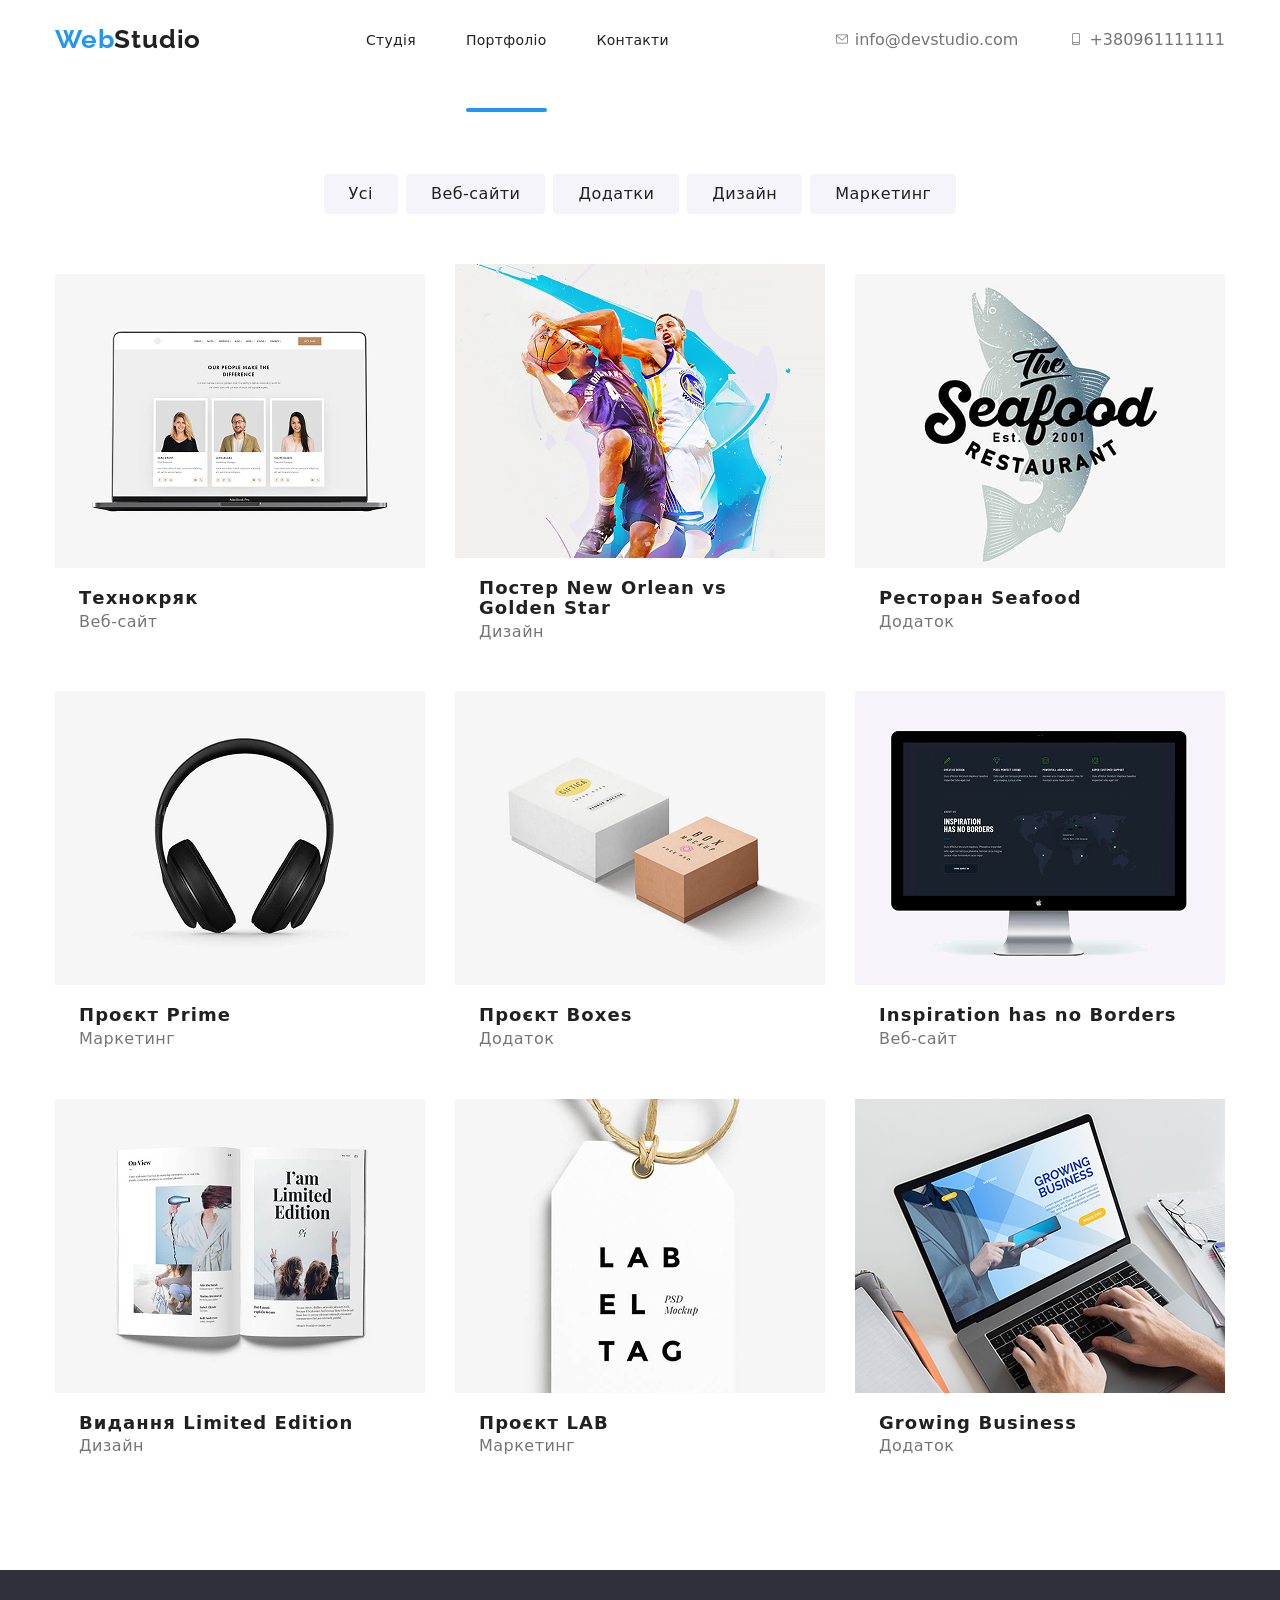
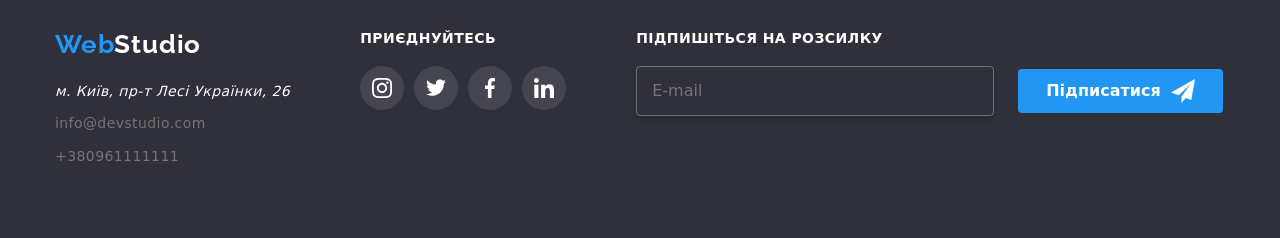
==== portfolio.html @ 433bf61a "mixins+placeholder" ====
<!DOCTYPE html>
<html lang="en">
  <head>
    <meta charset="UTF-8" />
    <meta name="viewport" content="width=device-width, initial-scale=1.0" />
    <title>Document</title>
    <link rel="preconnect" href="https://fonts.googleapis.com" />
    <link rel="preconnect" href="https://fonts.gstatic.com" crossorigin />
    <link
      href="https://fonts.googleapis.com/css2?family=Raleway:ital,wght@0,100..900;1,100..900&family=Roboto:ital,wght@0,100..900;1,100..900&display=swap"
      rel="stylesheet"
    />
    <link
      rel="stylesheet"
      href="https://cdnjs.cloudflare.com/ajax/libs/modern-normalize/3.0.1/modern-normalize.min.css"
      integrity="sha512-q6WgHqiHlKyOqslT/lgBgodhd03Wp4BEqKeW6nNtlOY4quzyG3VoQKFrieaCeSnuVseNKRGpGeDU3qPmabCANg=="
      crossorigin="anonymous"
      referrerpolicy="no-referrer"
    />
    <link rel="stylesheet" href="./css/reset.css">
    <link rel="stylesheet" href="./css/main.min.css" />
  </head>
  <body class="portfolio-page">
    <div class="container header__container">
      <a class="header__logo animate__animated animate__fadeInUp" href="./"><span class="logo-blue">Web</span>Studio</a>
      <nav class="header__nav">
        <ul class="header__menu">
          <li class="header__item">
            <a href="./" class="header__link">Студія</a>
          </li>
          <li class="header__item">
            <a href="./portfolio.html" class="header__link header__link--active">Портфоліо</a>
          </li>
          <li class="header__item">
            <a href="./" class="header__link">Контакти</a>
          </li>
        </ul>
      </nav>
      <address class="header__contacts">
        <ul class="header__contacts-list">

          <li class="header__item">
             <a href="./" class="header__contact">
            <svg class="header__icons">
              <use class="header__icon" href="./img/symbol-defs.svg#icon-email"></use>
            </svg>
            info@devstudio.com
             </a>

          </li>
          <li class="header__item">
            <a href="./" class="header__contact">
             <svg class="header__icons">
              <use class="header__icon" href="./img/symbol-defs.svg#icon-number"></use>
            </svg>
            +380961111111
          </a>
          </li>
        
        </ul>
      </address>
    </div>
    </header>
    <main>
      <section class="portfolio">
        <div class="container">
        <ul class="portfolio__filters">
          <li class="portfolio__filters-item">
            <button class="portfolio__filters-btn">Усі</button>
          </li>
          <li class="portfolio__filters-item">
            <button class="portfolio__filters-btn">Веб-сайти</button>
          </li>
          <li class="portfolio__filters-item">
            <button class="portfolio__filters-btn">Додатки</button>
          </li>
          <li class="portfolio__filters-item">
            <button class="portfolio__filters-btn">Дизайн</button>
          </li>
          <li class="portfolio__filters-item">
            <button class="portfolio__filters-btn">Маркетинг</button>
          </li>
        </ul>
        
        <ul class="portfolio__list">
          <li class="portfolio__item">
            <div class="portfolio__thumb">
            <img class="portfolio__img" src="./img/web.jpg" alt="web" />
            <div class="portfolio__overlay">
             <p>Ресурс пропонує комплексні пропозиції з різним рівнем функціоналу та сервісів. Все це дозволить відвідувачу отримати вичерпні відомості про компанію чи приватну особу.</p>
            </div>
          </div>
            <h2 class="portfolio__title">Технокряк</h2>
            <p class="portfolio__category">Веб-сайт</p>
          </li>
          <li class="portfolio__item">
            <div class="portfolio__thumb">
            <img class="portfolio__img" src="./img/basket.jpg" alt="basket" />
            <div class="portfolio__overlay">
             <p>Ресурс пропонує комплексні пропозиції з різним рівнем функціоналу та сервісів. Все це дозволить відвідувачу отримати вичерпні відомості про компанію чи приватну особу.</p>
            </div>
          </div>
            <h2 class="portfolio__title">Постер New Orlean vs Golden Star</h2>
            <p class="portfolio__category">Дизайн</p>
          </li>
          <li class="portfolio__item">
            <div class="portfolio__thumb">
            <img class="portfolio__img" src="./img/seafood.jpg" alt="seafood" />
            <div class="portfolio__overlay">
             <p>Ресурс пропонує комплексні пропозиції з різним рівнем функціоналу та сервісів. Все це дозволить відвідувачу отримати вичерпні відомості про компанію чи приватну особу.</p>
            </div>
          </div>
            <h2 class="portfolio__title">Ресторан Seafood</h2>
            <p class="portfolio__category">Додаток</p>
          </li>
          <li class="portfolio__item">
            <div class="portfolio__thumb">
            <img
              class="portfolio__img"
              src="./img/headphones.jpg"
              alt="headphones"
            />
            <div class="portfolio__overlay">
             <p>Ресурс пропонує комплексні пропозиції з різним рівнем функціоналу та сервісів. Все це дозволить відвідувачу отримати вичерпні відомості про компанію чи приватну особу.</p>
            </div>
          </div>
            <h2 class="portfolio__title">Проєкт Prime</h2>
            <p class="portfolio__category">Маркетинг</p>
          </li>
          <li class="portfolio__item">
            <div class="portfolio__thumb">
            <img class="portfolio__img" src="./img/box.jpg" alt="box" />
            <div class=" portfolio__overlay">
             <p>Ресурс пропонує комплексні пропозиції з різним рівнем функціоналу та сервісів. Все це дозволить відвідувачу отримати вичерпні відомості про компанію чи приватну особу.</p>
            </div>
          </div>
            <h2 class="portfolio__title">Проєкт Boxes</h2>
            <p class="portfolio__category">Додаток</p>
          </li>
          <li class="portfolio__item">
            <div class="portfolio__thumb">
            <img
              class="portfolio__img"
              src="./img/computer2.jpg"
              alt="computer"
            />
            <div class="portfolio__overlay">
             <p>Ресурс пропонує комплексні пропозиції з різним рівнем функціоналу та сервісів. Все це дозволить відвідувачу отримати вичерпні відомості про компанію чи приватну особу.</p>
            </div>
          </div>
            <h2 class="portfolio__title">Inspiration has no Borders</h2>
            <p class="portfolio__category">Веб-сайт</p>
          </li>
          <li class="portfolio__item">
            <div class="portfolio__thumb">
            <img class="portfolio__img" src="./img/book.jpg" alt="book" />
            <div class="portfolio__overlay">
             <p>Ресурс пропонує комплексні пропозиції з різним рівнем функціоналу та сервісів. Все це дозволить відвідувачу отримати вичерпні відомості про компанію чи приватну особу.</p>
            </div>
          </div>
            <h2 class="portfolio__title">Видання Limited Edition</h2>
            <p class="portfolio__category">Дизайн</p>
          </li>
          <li class="portfolio__item">
            <div class="portfolio__thumb">
            <img class="portfolio__img" src="./img/lab.jpg" alt="lab" />
            <div class="portfolio__overlay">
             <p>Ресурс пропонує комплексні пропозиції з різним рівнем функціоналу та сервісів. Все це дозволить відвідувачу отримати вичерпні відомості про компанію чи приватну особу.</p>
            </div>
          </div>
            <h2 class="portfolio__title">Проєкт LAB</h2>
            <p class="portfolio__category">Маркетинг</p>
          </li>
          <li class="portfolio__item">
            <div class="portfolio__thumb">
            <img
              class="portfolio__img"
              src="./img/business.jpg"
              alt="business"
            />
            <div class="portfolio__overlay">
             <p>Ресурс пропонує комплексні пропозиції з різним рівнем функціоналу та сервісів. Все це дозволить відвідувачу отримати вичерпні відомості про компанію чи приватну особу.</p>
            </div>
          </div>
            <h2 class="portfolio__title">Growing Business</h2>
            <p class="portfolio__category">Додаток</p>
          </li>
        </ul>
      
      </div>
      </section>
    </main>
<footer class="footer">
      <div class="container">
        <div class="footer__contacts">
        <div class="footer__logo-wrap">
      <a class="footer__logo" href="./">Web<span class="logo-white">Studio</span></a>
    </div>
      <ul class="footer__list">
        <li class="footer__item">
          <address class="footer__address">
            м. Київ, пр-т Лесі Українки, 26
          </address>
        </li>
        <li class="footer__item">
          <a class="footer__link" href="mailto:info@devstudio.com"
            >info@devstudio.com</a
          >
        </li>
        <li class="footer__item">
          <a class="footer__link" href="tel:+380961111111">+380961111111</a>
        </li>
      </ul>
       </div>
       <div>
        <p class="footer__title">ПРИЄДНУЙТЕСЬ</p>
        <div class="footer__icons">
          <div class="footer__social">
        <svg class="footer__icon-svg">
              <use class="footer__icon" href="./img/symbol-defs.svg#icon-instagram"></use>
            </svg>
          </div>
          <div class="footer__social" >
            <svg class="footer__icon-svg">
              <use class="footer__icon" href="./img/symbol-defs.svg#icon-twitter"></use>
            </svg>
          </div>
          <div class="footer__social">
            <svg class="footer__icon-svg">
              <use class="footer__icon" href="./img/symbol-defs.svg#icon-facebook"></use>
            </svg>
          </div>
          <div class="footer__social">
            <svg class="footer__icon-svg">
              <use class="footer__icon" href="./img/symbol-defs.svg#icon-in"></use>
            </svg>
          </div>
          </div>
        </div>
          <div class="footer__form">
            <p class="footer__form-title">Підпишіться на розсилку</p>
           <div class="footer__join">
              <input type="email" class="footer__input" placeholder="E-mail">
              <button class="footer__button">Підписатися<svg class="footer__button-icon"><use href="./img/symbol-defsmodal.svg#icon-telegramicon"></use></svg></button> 
          </div>
        
    </div>
    </footer>
     <script src="./js/modal.js"></script>
     <script>
       document.addEventListener('DOMContentLoaded', function() {
         const currentPath = window.location.pathname;
         const links = document.querySelectorAll('.header__link');
         links.forEach(link => {
           link.classList.remove('header__link--active');
           if (link.pathname === currentPath) {
             link.classList.add('header__link--active');
           }
         });
       });
     </script>
  </body>
</html>
---- css/main.min.css ----
.footer__logo,.header__logo{font-family:"Raleway",sans-serif;text-decoration:none;font-weight:700;font-size:26px;letter-spacing:.8px}.footer__social,.team__social{width:44px;height:44px;display:flex;justify-content:center;align-items:center;border-radius:50%}button.btn,.btn,.portfolio__filters-btn{border-radius:4px;border:none;background-color:#2196f3;color:#fff;font-weight:700}.container{width:1200px;padding:0 15px;margin:0 auto}.header{border-bottom:1px solid #d9d9d9}.header__container{display:flex;justify-content:space-between;align-items:center;gap:0}.header__icons{width:16px;height:12px;fill:#757575;transition:fill 250ms cubic-bezier(0.4, 0, 0.2, 1)}.header__menu{display:flex;justify-content:center;align-items:center;gap:0;gap:50px;align-items:center}.header__contacts-list{display:flex;justify-content:center;align-items:center;gap:0;gap:50px}.header__contacts{font-style:normal}.header__logo{color:#212121;padding:25px 0}.header__link{position:relative;display:block;padding:32px 0;text-decoration:none;font-size:14px;font-weight:500;letter-spacing:.28px;color:#212121;transition:color 250ms cubic-bezier(0.4, 0, 0.2, 1)}.header__link:hover{color:#2196f3}.header__link::after{content:"";position:absolute;left:0;bottom:-32px;width:100%;height:4px;border-radius:2px;background-color:#2196f3;transform:scaleX(0);transform-origin:left;transition:transform 250ms cubic-bezier(0.4, 0, 0.2, 1)}.header__link:hover::after,.header__link--active::after{transform:scaleX(1)}.header__contact{display:inline-block;text-decoration:none;color:#757575;transition:color 250ms cubic-bezier(0.4, 0, 0.2, 1)}.header__contact:hover{color:#2196f3}.header__contact:hover .header__icons{fill:#2196f3}.logo-blue{color:#2196f3}.logo-white{color:#fff}.header__logo{animation:fadeInUp 1s ease}.hero{background-color:#2f303a;padding:200px 0 280px;background-image:linear-gradient(rgba(47, 48, 58, 0.4), rgba(47, 48, 58, 0.4)),url("../img/work.jpg");background-repeat:no-repeat;background-size:cover}.hero__title{margin:0 auto 30px;width:696px;height:120px;line-height:1.4;font-weight:900;font-size:44px;letter-spacing:2.64px;text-align:center;text-transform:uppercase;color:#fff}.hero__button{display:flex;justify-content:center;align-items:center;gap:0;border-radius:4px}.backdrop{position:fixed;top:0;left:0;width:100%;height:100%;opacity:1;transition:opacity 250ms cubic-bezier(0.4, 0, 0.2, 1),visibility 250ms cubic-bezier(0.4, 0, 0.2, 1)}.backdrop.is-hidden{opacity:0;visibility:hidden;pointer-events:none}.backdrop.is-hidden .modal{transform:translate(-50%, -50%) scale(0.5);opacity:0}.no-scroll{overflow:hidden}.modal{position:relative;top:50%;left:50%;max-width:528px;max-height:581px;padding:40px 40px;background-color:#fff;transform:translate(-50%, -50%);border-radius:4px;box-shadow:0 2px 1px 0 rgba(0,0,0,.2),0 1px 1px 0 rgba(0,0,0,.14),0 1px 3px 0 rgba(0,0,0,.12);transform:translate(-50%, -50%) scale(1);transition:transform 250ms cubic-bezier(0.4, 0, 0.2, 1),opacity 250ms cubic-bezier(0.4, 0, 0.2, 1);opacity:1}.modal__close{position:absolute;top:15px;right:15px;border:1px solid rgba(0,0,0,.1)}.modal__close:hover{color:#2196f3}.modal__text{color:#212121;text-align:center;font-family:Roboto;font-size:20px;font-style:normal;font-weight:700;line-height:normal;letter-spacing:.6px;padding-bottom:12px}.details{padding-top:94px}.details__list{display:flex;justify-content:space-between;align-items:flex-start;gap:0;gap:30px}.details__item:nth-child(2) .details__title::before{background-image:url("../img/clock.png")}.details__item:nth-child(3) .details__title::before{background-image:url("../img/diagram.png")}.details__item:nth-child(4) .details__title::before{background-image:url("../img/astronaut.png")}.details__title{margin-bottom:10px;font-weight:700;font-size:14px;letter-spacing:.42px;text-transform:uppercase;color:#212121}.details__title::before{content:"";display:inline-block;width:250px;height:120px;margin-bottom:30px;border-radius:4px;background-color:#f5f4fa;background-image:url("../img/Group.png");background-repeat:no-repeat;background-position:center;background-size:70px 70px}.details__text{line-height:1.7;font-weight:400;font-size:14px;letter-spacing:.42px;color:#757575}.services{padding:94px 0}.services__list{display:flex;justify-content:center;align-items:center;gap:0;gap:30px}.services__item{position:relative}.services__title{margin-bottom:50px;font-weight:700;font-size:36px;text-align:center;letter-spacing:1.08px;color:#212121}.services__text{position:absolute;bottom:0;left:0;width:100%;height:70px;display:flex;justify-content:center;align-items:center;gap:0;background:rgba(47,48,58,.8);font-family:"Roboto";font-weight:700;font-size:14px;line-height:1;letter-spacing:.03em;text-transform:uppercase;color:#fff}.team{background-color:#f5f4fa;padding:94px 0}.team__title{margin-bottom:50px;font-weight:700;font-size:36px;text-align:center;letter-spacing:1.08px;color:#212121}.team__list{display:flex;justify-content:space-between;align-items:center;gap:0;gap:30px}.team__item{width:270px;height:428px;border-radius:0 0 4px 4px;background:#fff;box-shadow:0 1px 3px rgba(0,0,0,.12),0 1px 1px rgba(0,0,0,.14),0 2px 1px rgba(0,0,0,.2)}.team__img{width:270px;height:260px;margin-bottom:30px}.team__name{font-weight:500;font-size:16px;letter-spacing:.48px;text-align:center;color:#212121;margin-bottom:10px}.team__role{font-weight:400;font-size:16px;letter-spacing:.48px;text-align:center;color:#757575}.team__icons{display:flex;justify-content:center;align-items:center;gap:0;gap:10px;margin-top:16px;fill:#afb1b8}.team__social{transition:all 250ms cubic-bezier(0.4, 0, 0.2, 1)}.team__social:hover{background-color:#2196f3}.team__social:hover .team__icon{fill:#fff}.team__icon{width:20px;height:20px;transition:all 250ms cubic-bezier(0.4, 0, 0.2, 1)}.clients{padding:82px 215px 94px}.clients__title{font-weight:700;font-size:36px;text-align:center;letter-spacing:1.08px;color:#212121;padding-bottom:50px;letter-spacing:.03em}.clients__list{display:flex;justify-content:center;align-items:center;gap:0;gap:30px}.clients__item{width:170px;height:92px;display:flex;justify-content:center;align-items:center;gap:0;border:1px solid #afb1b8;border-radius:4px;fill:#afb1b8;transition:border fill cubic-bezier(0.4, 0, 0.2, 1)}.clients__item:hover{border:1px solid #2196f3;fill:#2196f3}.clients__icon{width:106px;height:60px;transition:transform 250ms linear}.clients__icon:hover{animation:heartBeat 1s linear}.footer{background-color:#2f303a;padding:60px 0}.footer .container{display:flex;justify-content:flex-start;align-items:flex-start;gap:0;gap:70px}.footer__logo-wrap{margin-bottom:20px}.footer__logo{color:#2196f3}.footer__item{font-weight:400;font-size:14px;line-height:1.7;letter-spacing:.42px;color:#fff;margin-bottom:9px}.footer__link{text-decoration:none;color:#757575}.footer__link:hover{color:#fff}.footer__title{font-weight:700;font-size:14px;letter-spacing:.42px;color:#fff}.footer__icons{display:flex;gap:10px;margin-top:20px}.footer__social{transition:all 250ms cubic-bezier(0.4, 0, 0.2, 1);display:flex;justify-content:center;align-items:center;gap:0;background:hsla(0,0%,100%,.1);fill:#fff}.footer__social:hover{background-color:#2196f3}.footer__icon-svg{width:20px;height:20px}.footer__form-title{font-weight:700;font-size:14px;text-transform:uppercase;letter-spacing:.03em;color:#fff;margin-bottom:20px}.footer__join{display:flex;justify-content:flex-start;align-items:center;gap:0;gap:12px}.footer__input{width:358px;padding:15px;border-radius:4px;border:1px solid hsla(0,0%,100%,.3);background:rgba(0,0,0,0);color:#fff;box-shadow:0 4px 4px rgba(0,0,0,.15)}.footer__button{display:flex;justify-content:flex-start;align-items:center;gap:0;margin-left:12px;padding:10px 28px;background-color:#2196f3;border:none;border-radius:4px;font-weight:700;font-size:16px;color:#fff;transition:background-color 250ms cubic-bezier(0.4, 0, 0.2, 1)}.footer__button:hover{background-color:rgb(12.8461538462,138.0961538462,237.6538461538)}.footer__button-icon{width:24px;height:24px;fill:#fff;margin-left:10px}.portfolio{padding:94px 0}.portfolio__filters{display:flex;justify-content:center;align-items:center;gap:8px;flex-wrap:wrap;justify-content:center;margin-bottom:50px}.portfolio__filters-btn{outline:none;font-family:inherit;font-size:16px;font-weight:500;line-height:1.6;letter-spacing:.48px;color:#212121;background-color:#f5f4fa;padding:6px 24px;border:1px solid rgba(0,0,0,0);border-radius:4px;cursor:pointer;transition:background-color 250ms cubic-bezier(0.4, 0, 0.2, 1),color 250ms cubic-bezier(0.4, 0, 0.2, 1),border-color 250ms cubic-bezier(0.4, 0, 0.2, 1)}.portfolio__filters-btn:hover,.portfolio__filters-btn:focus{background-color:#2196f3;color:#f5f4fa;border-color:#2196f3}.portfolio__filters-btn:focus-visible{outline:2px solid #2196f3;outline-offset:2px}.portfolio__list{display:flex;justify-content:center;align-items:center;gap:30px;flex-wrap:wrap;justify-content:center}.portfolio__item{width:370px;background:rgba(0,0,0,0);transition:box-shadow 250ms cubic-bezier(0.4, 0, 0.2, 1)}.portfolio__item:hover{box-shadow:0 1px 1px rgba(0,0,0,.12),0 4px 4px rgba(0,0,0,.06),1px 4px 6px rgba(0,0,0,.16)}.portfolio__item:hover .portfolio__overlay{transform:translateY(0)}.portfolio__thumb{position:relative;overflow:hidden}.portfolio__img{width:100%;height:auto;aspect-ratio:370/294;-o-object-fit:cover;object-fit:cover;display:block}.portfolio__overlay{position:absolute;top:0;left:0;width:100%;height:100%;background-color:rgba(33,150,243,.9);color:#f5f4fa;display:flex;align-items:center;justify-content:center;font-size:18px;font-weight:400;line-height:28px;letter-spacing:.54px;padding:63px 24px;transform:translateY(100%);transition:transform 250ms cubic-bezier(0.4, 0, 0.2, 1)}.portfolio__title{margin:20px 24px 4px;font-weight:700;font-size:18px;letter-spacing:1.08px;color:#212121}.portfolio__category{margin:0 24px 20px;font-weight:400;font-size:16px;letter-spacing:.48px;color:#757575}.modal__input-wrap{position:relative;margin-bottom:10px}.modal__label{color:#757575;font-family:Roboto;font-size:12px;font-style:normal;font-weight:400;line-height:normal;letter-spacing:.12px;margin-bottom:4px}.modal__input{padding-left:40px}.modal__icon{position:absolute;left:12px;transform:translateY(50%)}.btn{display:block;margin:30px auto 40px}.modal__input,.modal__textarea{width:448px;height:40px;padding:11px;border-radius:4px;border:1px solid rgba(33,33,33,.2)}.modal__input:focus,.modal__textarea:focus{border:1px solid #2196f3;outline:none}.modal__input-wrap:focus-within .modal__icon{fill:#2196f3}.modal__textarea{height:120px;margin-bottom:20px;font-weight:400;font-size:12px;letter-spacing:.01em;color:rgba(117,117,117,.5)}.modal__checkbox{color:#757575}.modal__checkbox a{color:#2196f3}button.btn{font-family:"Roboto",sans-serif;font-weight:700;font-size:16px;letter-spacing:.96px;line-height:30px;text-align:center;background-color:#2196f3;color:#fff;box-shadow:0 4px 4px 0 rgba(0,0,0,.15);padding:10px 32px}/*# sourceMappingURL=main.min.css.map */
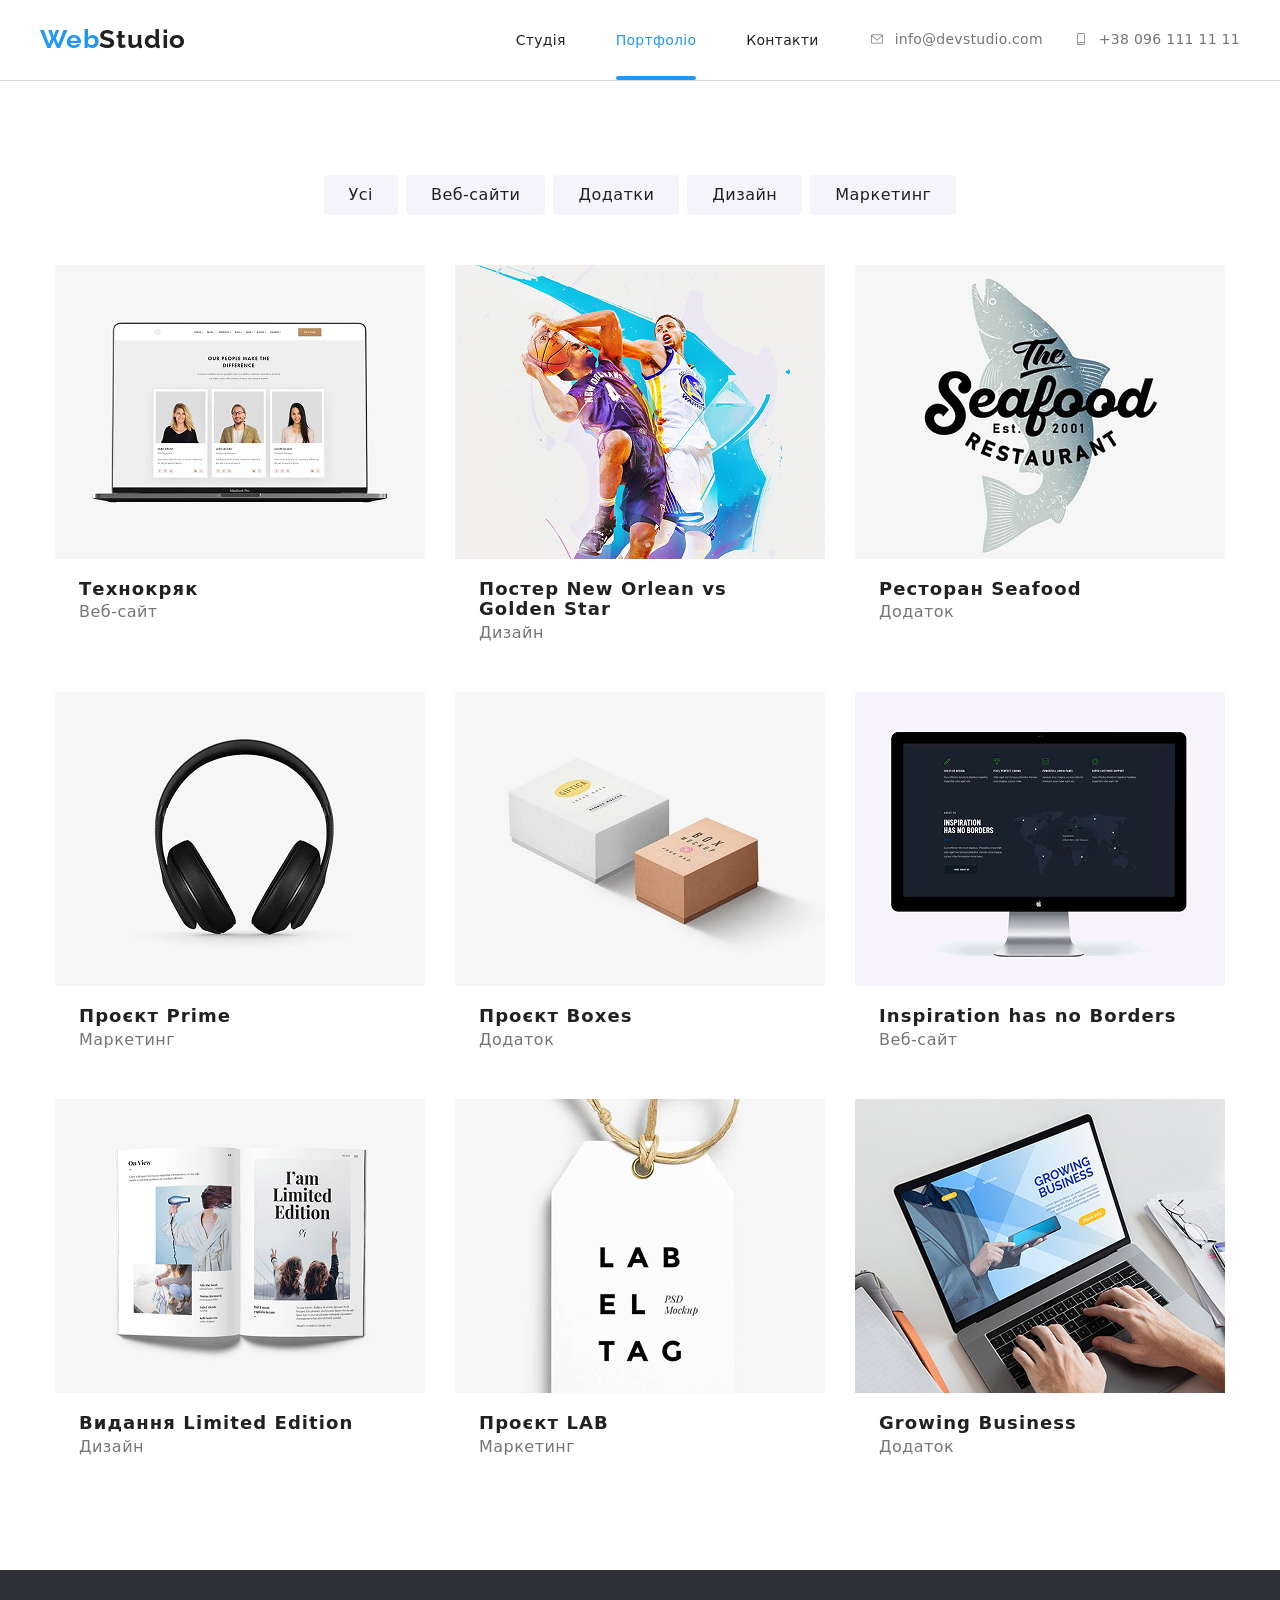
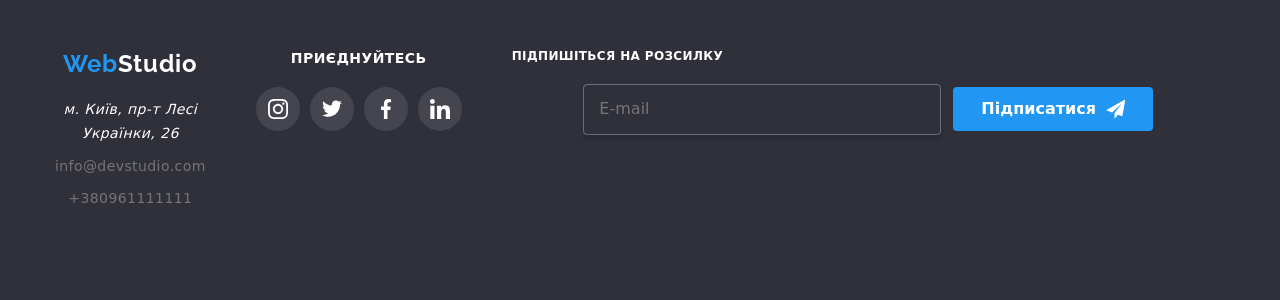
==== commit 7151e4f8: "portfolio adaptive" ====
--- a/portfolio.html
+++ b/portfolio.html
@@ -20,45 +20,53 @@
     <link rel="stylesheet" href="./css/reset.css">
     <link rel="stylesheet" href="./css/main.min.css" />
   </head>
-  <body class="portfolio-page">
-    <div class="container header__container">
-      <a class="header__logo animate__animated animate__fadeInUp" href="./"><span class="logo-blue">Web</span>Studio</a>
-      <nav class="header__nav">
-        <ul class="header__menu">
-          <li class="header__item">
-            <a href="./" class="header__link">Студія</a>
-          </li>
-          <li class="header__item">
-            <a href="./portfolio.html" class="header__link header__link--active">Портфоліо</a>
-          </li>
-          <li class="header__item">
-            <a href="./" class="header__link">Контакти</a>
-          </li>
-        </ul>
-      </nav>
-      <address class="header__contacts">
-        <ul class="header__contacts-list">
-
-          <li class="header__item">
-             <a href="./" class="header__contact">
-            <svg class="header__icons">
-              <use class="header__icon" href="./img/symbol-defs.svg#icon-email"></use>
-            </svg>
-            info@devstudio.com
-             </a>
-
-          </li>
-          <li class="header__item">
-            <a href="./" class="header__contact">
-             <svg class="header__icons">
-              <use class="header__icon" href="./img/symbol-defs.svg#icon-number"></use>
-            </svg>
-            +380961111111
-          </a>
-          </li>
-        
-        </ul>
-      </address>
+  <header class="header">
+      <div class="container header__container">
+      <a class="header__logo" href="./"><span class="logo-blue">Web</span>Studio</a>
+      <input
+        class="header__menu-toggle"
+        type="checkbox"
+        id="menu-toggle"
+        aria-label="Відкрити меню"
+      />
+      <label class="header__menu-btn" for="menu-toggle">
+        <span class="header__menu-icon"></span>
+      </label>
+      <div class="header__menu" id="mobile-menu">
+        <nav class="header__nav">
+          <ul class="header__menu-list">
+            <li class="header__item">
+              <a href="./" class="header__link header__link--active">Студія</a>
+            </li>
+            <li class="header__item">
+              <a href="./portfolio.html" class="header__link">Портфоліо</a>
+            </li>
+            <li class="header__item">
+              <a href="./" class="header__link">Контакти</a>
+            </li>
+          </ul>
+        </nav>
+        <address class="header__contacts">
+          <ul class="header__contacts-list">
+            <li class="header__item">
+              <a href="mailto:info@devstudio.com" class="header__contact">
+                <svg class="header__icons" width="16" height="12" aria-hidden="true">
+                  <use href="./img/symbol-defs.svg#icon-email"></use>
+                </svg>
+                info@devstudio.com
+              </a>
+            </li>
+            <li class="header__item">
+              <a href="tel:+380961111111" class="header__contact">
+                <svg class="header__icons" width="16" height="12" aria-hidden="true">
+                  <use href="./img/symbol-defs.svg#icon-number"></use>
+                </svg>
+                +38 096 111 11 11
+              </a>
+            </li>
+          </ul>
+        </address>
+      </div>
     </div>
     </header>
     <main>
--- a/css/main.min.css
+++ b/css/main.min.css
@@ -1 +1 @@
-.footer__logo,.header__logo{font-family:"Raleway",sans-serif;text-decoration:none;font-weight:700;font-size:26px;letter-spacing:.8px}.footer__social,.team__social{width:44px;height:44px;display:flex;justify-content:center;align-items:center;border-radius:50%}button.btn,.btn,.portfolio__filters-btn{border-radius:4px;border:none;background-color:#2196f3;color:#fff;font-weight:700}.container{width:1200px;padding:0 15px;margin:0 auto}.header{border-bottom:1px solid #d9d9d9}.header__container{display:flex;justify-content:space-between;align-items:center;gap:0}.header__icons{width:16px;height:12px;fill:#757575;transition:fill 250ms cubic-bezier(0.4, 0, 0.2, 1)}.header__menu{display:flex;justify-content:center;align-items:center;gap:0;gap:50px;align-items:center}.header__contacts-list{display:flex;justify-content:center;align-items:center;gap:0;gap:50px}.header__contacts{font-style:normal}.header__logo{color:#212121;padding:25px 0}.header__link{position:relative;display:block;padding:32px 0;text-decoration:none;font-size:14px;font-weight:500;letter-spacing:.28px;color:#212121;transition:color 250ms cubic-bezier(0.4, 0, 0.2, 1)}.header__link:hover{color:#2196f3}.header__link::after{content:"";position:absolute;left:0;bottom:-32px;width:100%;height:4px;border-radius:2px;background-color:#2196f3;transform:scaleX(0);transform-origin:left;transition:transform 250ms cubic-bezier(0.4, 0, 0.2, 1)}.header__link:hover::after,.header__link--active::after{transform:scaleX(1)}.header__contact{display:inline-block;text-decoration:none;color:#757575;transition:color 250ms cubic-bezier(0.4, 0, 0.2, 1)}.header__contact:hover{color:#2196f3}.header__contact:hover .header__icons{fill:#2196f3}.logo-blue{color:#2196f3}.logo-white{color:#fff}.header__logo{animation:fadeInUp 1s ease}.hero{background-color:#2f303a;padding:200px 0 280px;background-image:linear-gradient(rgba(47, 48, 58, 0.4), rgba(47, 48, 58, 0.4)),url("../img/work.jpg");background-repeat:no-repeat;background-size:cover}.hero__title{margin:0 auto 30px;width:696px;height:120px;line-height:1.4;font-weight:900;font-size:44px;letter-spacing:2.64px;text-align:center;text-transform:uppercase;color:#fff}.hero__button{display:flex;justify-content:center;align-items:center;gap:0;border-radius:4px}.backdrop{position:fixed;top:0;left:0;width:100%;height:100%;opacity:1;transition:opacity 250ms cubic-bezier(0.4, 0, 0.2, 1),visibility 250ms cubic-bezier(0.4, 0, 0.2, 1)}.backdrop.is-hidden{opacity:0;visibility:hidden;pointer-events:none}.backdrop.is-hidden .modal{transform:translate(-50%, -50%) scale(0.5);opacity:0}.no-scroll{overflow:hidden}.modal{position:relative;top:50%;left:50%;max-width:528px;max-height:581px;padding:40px 40px;background-color:#fff;transform:translate(-50%, -50%);border-radius:4px;box-shadow:0 2px 1px 0 rgba(0,0,0,.2),0 1px 1px 0 rgba(0,0,0,.14),0 1px 3px 0 rgba(0,0,0,.12);transform:translate(-50%, -50%) scale(1);transition:transform 250ms cubic-bezier(0.4, 0, 0.2, 1),opacity 250ms cubic-bezier(0.4, 0, 0.2, 1);opacity:1}.modal__close{position:absolute;top:15px;right:15px;border:1px solid rgba(0,0,0,.1)}.modal__close:hover{color:#2196f3}.modal__text{color:#212121;text-align:center;font-family:Roboto;font-size:20px;font-style:normal;font-weight:700;line-height:normal;letter-spacing:.6px;padding-bottom:12px}.details{padding-top:94px}.details__list{display:flex;justify-content:space-between;align-items:flex-start;gap:0;gap:30px}.details__item:nth-child(2) .details__title::before{background-image:url("../img/clock.png")}.details__item:nth-child(3) .details__title::before{background-image:url("../img/diagram.png")}.details__item:nth-child(4) .details__title::before{background-image:url("../img/astronaut.png")}.details__title{margin-bottom:10px;font-weight:700;font-size:14px;letter-spacing:.42px;text-transform:uppercase;color:#212121}.details__title::before{content:"";display:inline-block;width:250px;height:120px;margin-bottom:30px;border-radius:4px;background-color:#f5f4fa;background-image:url("../img/Group.png");background-repeat:no-repeat;background-position:center;background-size:70px 70px}.details__text{line-height:1.7;font-weight:400;font-size:14px;letter-spacing:.42px;color:#757575}.services{padding:94px 0}.services__list{display:flex;justify-content:center;align-items:center;gap:0;gap:30px}.services__item{position:relative}.services__title{margin-bottom:50px;font-weight:700;font-size:36px;text-align:center;letter-spacing:1.08px;color:#212121}.services__text{position:absolute;bottom:0;left:0;width:100%;height:70px;display:flex;justify-content:center;align-items:center;gap:0;background:rgba(47,48,58,.8);font-family:"Roboto";font-weight:700;font-size:14px;line-height:1;letter-spacing:.03em;text-transform:uppercase;color:#fff}.team{background-color:#f5f4fa;padding:94px 0}.team__title{margin-bottom:50px;font-weight:700;font-size:36px;text-align:center;letter-spacing:1.08px;color:#212121}.team__list{display:flex;justify-content:space-between;align-items:center;gap:0;gap:30px}.team__item{width:270px;height:428px;border-radius:0 0 4px 4px;background:#fff;box-shadow:0 1px 3px rgba(0,0,0,.12),0 1px 1px rgba(0,0,0,.14),0 2px 1px rgba(0,0,0,.2)}.team__img{width:270px;height:260px;margin-bottom:30px}.team__name{font-weight:500;font-size:16px;letter-spacing:.48px;text-align:center;color:#212121;margin-bottom:10px}.team__role{font-weight:400;font-size:16px;letter-spacing:.48px;text-align:center;color:#757575}.team__icons{display:flex;justify-content:center;align-items:center;gap:0;gap:10px;margin-top:16px;fill:#afb1b8}.team__social{transition:all 250ms cubic-bezier(0.4, 0, 0.2, 1)}.team__social:hover{background-color:#2196f3}.team__social:hover .team__icon{fill:#fff}.team__icon{width:20px;height:20px;transition:all 250ms cubic-bezier(0.4, 0, 0.2, 1)}.clients{padding:82px 215px 94px}.clients__title{font-weight:700;font-size:36px;text-align:center;letter-spacing:1.08px;color:#212121;padding-bottom:50px;letter-spacing:.03em}.clients__list{display:flex;justify-content:center;align-items:center;gap:0;gap:30px}.clients__item{width:170px;height:92px;display:flex;justify-content:center;align-items:center;gap:0;border:1px solid #afb1b8;border-radius:4px;fill:#afb1b8;transition:border fill cubic-bezier(0.4, 0, 0.2, 1)}.clients__item:hover{border:1px solid #2196f3;fill:#2196f3}.clients__icon{width:106px;height:60px;transition:transform 250ms linear}.clients__icon:hover{animation:heartBeat 1s linear}.footer{background-color:#2f303a;padding:60px 0}.footer .container{display:flex;justify-content:flex-start;align-items:flex-start;gap:0;gap:70px}.footer__logo-wrap{margin-bottom:20px}.footer__logo{color:#2196f3}.footer__item{font-weight:400;font-size:14px;line-height:1.7;letter-spacing:.42px;color:#fff;margin-bottom:9px}.footer__link{text-decoration:none;color:#757575}.footer__link:hover{color:#fff}.footer__title{font-weight:700;font-size:14px;letter-spacing:.42px;color:#fff}.footer__icons{display:flex;gap:10px;margin-top:20px}.footer__social{transition:all 250ms cubic-bezier(0.4, 0, 0.2, 1);display:flex;justify-content:center;align-items:center;gap:0;background:hsla(0,0%,100%,.1);fill:#fff}.footer__social:hover{background-color:#2196f3}.footer__icon-svg{width:20px;height:20px}.footer__form-title{font-weight:700;font-size:14px;text-transform:uppercase;letter-spacing:.03em;color:#fff;margin-bottom:20px}.footer__join{display:flex;justify-content:flex-start;align-items:center;gap:0;gap:12px}.footer__input{width:358px;padding:15px;border-radius:4px;border:1px solid hsla(0,0%,100%,.3);background:rgba(0,0,0,0);color:#fff;box-shadow:0 4px 4px rgba(0,0,0,.15)}.footer__button{display:flex;justify-content:flex-start;align-items:center;gap:0;margin-left:12px;padding:10px 28px;background-color:#2196f3;border:none;border-radius:4px;font-weight:700;font-size:16px;color:#fff;transition:background-color 250ms cubic-bezier(0.4, 0, 0.2, 1)}.footer__button:hover{background-color:rgb(12.8461538462,138.0961538462,237.6538461538)}.footer__button-icon{width:24px;height:24px;fill:#fff;margin-left:10px}.portfolio{padding:94px 0}.portfolio__filters{display:flex;justify-content:center;align-items:center;gap:8px;flex-wrap:wrap;justify-content:center;margin-bottom:50px}.portfolio__filters-btn{outline:none;font-family:inherit;font-size:16px;font-weight:500;line-height:1.6;letter-spacing:.48px;color:#212121;background-color:#f5f4fa;padding:6px 24px;border:1px solid rgba(0,0,0,0);border-radius:4px;cursor:pointer;transition:background-color 250ms cubic-bezier(0.4, 0, 0.2, 1),color 250ms cubic-bezier(0.4, 0, 0.2, 1),border-color 250ms cubic-bezier(0.4, 0, 0.2, 1)}.portfolio__filters-btn:hover,.portfolio__filters-btn:focus{background-color:#2196f3;color:#f5f4fa;border-color:#2196f3}.portfolio__filters-btn:focus-visible{outline:2px solid #2196f3;outline-offset:2px}.portfolio__list{display:flex;justify-content:center;align-items:center;gap:30px;flex-wrap:wrap;justify-content:center}.portfolio__item{width:370px;background:rgba(0,0,0,0);transition:box-shadow 250ms cubic-bezier(0.4, 0, 0.2, 1)}.portfolio__item:hover{box-shadow:0 1px 1px rgba(0,0,0,.12),0 4px 4px rgba(0,0,0,.06),1px 4px 6px rgba(0,0,0,.16)}.portfolio__item:hover .portfolio__overlay{transform:translateY(0)}.portfolio__thumb{position:relative;overflow:hidden}.portfolio__img{width:100%;height:auto;aspect-ratio:370/294;-o-object-fit:cover;object-fit:cover;display:block}.portfolio__overlay{position:absolute;top:0;left:0;width:100%;height:100%;background-color:rgba(33,150,243,.9);color:#f5f4fa;display:flex;align-items:center;justify-content:center;font-size:18px;font-weight:400;line-height:28px;letter-spacing:.54px;padding:63px 24px;transform:translateY(100%);transition:transform 250ms cubic-bezier(0.4, 0, 0.2, 1)}.portfolio__title{margin:20px 24px 4px;font-weight:700;font-size:18px;letter-spacing:1.08px;color:#212121}.portfolio__category{margin:0 24px 20px;font-weight:400;font-size:16px;letter-spacing:.48px;color:#757575}.modal__input-wrap{position:relative;margin-bottom:10px}.modal__label{color:#757575;font-family:Roboto;font-size:12px;font-style:normal;font-weight:400;line-height:normal;letter-spacing:.12px;margin-bottom:4px}.modal__input{padding-left:40px}.modal__icon{position:absolute;left:12px;transform:translateY(50%)}.btn{display:block;margin:30px auto 40px}.modal__input,.modal__textarea{width:448px;height:40px;padding:11px;border-radius:4px;border:1px solid rgba(33,33,33,.2)}.modal__input:focus,.modal__textarea:focus{border:1px solid #2196f3;outline:none}.modal__input-wrap:focus-within .modal__icon{fill:#2196f3}.modal__textarea{height:120px;margin-bottom:20px;font-weight:400;font-size:12px;letter-spacing:.01em;color:rgba(117,117,117,.5)}.modal__checkbox{color:#757575}.modal__checkbox a{color:#2196f3}button.btn{font-family:"Roboto",sans-serif;font-weight:700;font-size:16px;letter-spacing:.96px;line-height:30px;text-align:center;background-color:#2196f3;color:#fff;box-shadow:0 4px 4px 0 rgba(0,0,0,.15);padding:10px 32px}/*# sourceMappingURL=main.min.css.map */+.footer__logo,.header__logo{font-family:"Raleway",sans-serif;text-decoration:none;font-weight:700;font-size:26px;letter-spacing:.8px}.footer__social,.team__social{width:44px;height:44px;display:flex;justify-content:center;align-items:center;border-radius:50%}button.btn,.btn,.portfolio__filters-btn{border-radius:4px;border:none;background-color:#2196f3;color:#fff;font-weight:700}body{min-width:320px}img{max-width:100%;height:auto}.container{width:100%;padding:0 15px;margin:0 auto}@media screen and (min-width: 480px){.container{max-width:480px}}@media screen and (min-width: 768px){.container{max-width:768px}.container__contacts-list{flex-direction:column}}@media screen and (min-width: 1200px){.container{max-width:1200px}}.header{position:relative;border-bottom:1px solid #d9d9d9}.header__container{display:flex;justify-content:space-between;align-items:center;gap:0;padding:16px 0}.header__logo{color:#212121;font-size:20px;padding:0}.header__menu-toggle{position:absolute;width:1px;height:1px;margin:-1px;padding:0;overflow:hidden;clip:rect(0, 0, 0, 0);white-space:nowrap;border:0}.header__menu-btn{display:inline-flex;justify-content:center;align-items:center;width:40px;height:40px;cursor:pointer}.header__menu-icon{position:relative;display:block;width:24px;height:2px;background-color:#212121;transition:all 250ms cubic-bezier(0.4, 0, 0.2, 1)}.header__menu-icon::before,.header__menu-icon::after{content:"";position:absolute;left:0;width:24px;height:2px;background-color:#212121;transition:all 250ms cubic-bezier(0.4, 0, 0.2, 1)}.header__menu-icon::before{top:-8px}.header__menu-icon::after{top:8px}.header__icons{width:16px;height:12px;fill:#757575;transition:fill 250ms cubic-bezier(0.4, 0, 0.2, 1)}.header__menu-list{display:flex;justify-content:center;align-items:center;gap:0;flex-direction:column;gap:40px;margin-bottom:32px}.header__contacts-list{display:flex;justify-content:center;align-items:center;gap:0;flex-direction:column;gap:24px}.header__contacts{font-style:normal}.header__link{position:relative;display:block;padding:0;text-decoration:none;font-size:40px;font-weight:500;letter-spacing:.02em;line-height:1.175;color:#212121;transition:color 250ms cubic-bezier(0.4, 0, 0.2, 1)}.header__link:hover,.header__link--active{color:#2196f3}.header__link::after{display:none}.header__contact{display:inline-flex;align-items:center;gap:10px;text-decoration:none;font-size:24px;font-weight:500;letter-spacing:.02em;line-height:1.16;color:#757575;transition:color 250ms cubic-bezier(0.4, 0, 0.2, 1)}.header__contact:hover{color:#2196f3}.header__contact:hover .header__icons{fill:#2196f3}@media screen and (max-width: 767px){.header__menu-toggle:checked+.header__menu-btn .header__menu-icon{background-color:rgba(0,0,0,0)}.header__menu-toggle:checked+.header__menu-btn .header__menu-icon::before{top:0;transform:rotate(45deg)}.header__menu-toggle:checked+.header__menu-btn .header__menu-icon::after{top:0;transform:rotate(-45deg)}.header__menu{display:none;position:absolute;top:100%;left:0;z-index:100;width:100%;padding:40px;background-color:#fff;box-shadow:0 4px 4px rgba(0,0,0,.15);text-align:center}.header__menu-toggle:checked~.header__menu{display:block}}@media screen and (min-width: 480px){.header__logo{font-size:24px}}@media screen and (min-width: 768px){.header__container{padding:0}.header__logo{padding:25px 0;font-size:26px}.header__menu-toggle,.header__menu-btn{display:none}.header__menu{display:flex;position:static;align-items:center;gap:50px;width:auto;padding:0;background-color:rgba(0,0,0,0);box-shadow:none;text-align:left}.header__menu-list{flex-direction:row;gap:50px;margin-bottom:0}.header__contacts-list{flex-direction:column;align-items:flex-start;gap:10px}.header__link{padding:32px 0;font-size:14px;letter-spacing:.28px;line-height:normal}.header__link::after{display:block;content:"";position:absolute;left:0;bottom:0;width:100%;height:4px;border-radius:2px;background-color:#2196f3;transform:scaleX(0);transform-origin:left;transition:transform 250ms cubic-bezier(0.4, 0, 0.2, 1)}.header__link:hover::after,.header__link--active::after{transform:scaleX(1)}.header__contact{font-size:14px;letter-spacing:.28px;line-height:normal}}@media screen and (max-width: 767px){body:has(.header__menu-toggle:checked){overflow:hidden}}@media screen and (min-width: 1200px){.header__contacts-list{flex-direction:row;align-items:center;gap:30px}}.logo-blue{color:#2196f3}.logo-white{color:#fff}.header__logo{animation:fadeInUp 1s ease}.hero{background-color:#2f303a;padding:118px 0 138px;background-image:linear-gradient(rgba(47, 48, 58, 0.4), rgba(47, 48, 58, 0.4)),url("../img/work.jpg");background-repeat:no-repeat;background-size:cover;background-position:center}.hero__title{margin:0 auto 24px;width:100%;max-width:100%;height:auto;line-height:1.4;font-weight:900;font-size:26px;letter-spacing:1.56px;text-align:center;text-transform:uppercase;color:#fff}.hero__button{display:flex;justify-content:center;align-items:center;gap:0;border-radius:4px}@media screen and (min-width: 480px){.hero .hero{padding:148px 0 178px}.hero__title{max-width:380px;font-size:36px;letter-spacing:2.16px}}@media screen and (min-width: 768px){.hero .hero{padding:200px 0 220px}.hero__title{max-width:505px;font-size:44px;letter-spacing:2.64px;margin-bottom:30px}}@media screen and (min-width: 1200px){.hero .hero{padding:200px 0 280px}.hero__title{width:696px;max-width:696px}}.backdrop{position:fixed;top:0;left:0;width:100%;height:100%;opacity:1;transition:opacity 250ms cubic-bezier(0.4, 0, 0.2, 1),visibility 250ms cubic-bezier(0.4, 0, 0.2, 1)}.backdrop.is-hidden{opacity:0;visibility:hidden;pointer-events:none}.backdrop.is-hidden .modal{transform:translate(-50%, -50%) scale(0.5);opacity:0}.no-scroll{overflow:hidden}.modal{position:relative;top:50%;left:50%;max-width:528px;max-height:581px;padding:40px 40px;background-color:#fff;transform:translate(-50%, -50%);border-radius:4px;box-shadow:0 2px 1px 0 rgba(0,0,0,.2),0 1px 1px 0 rgba(0,0,0,.14),0 1px 3px 0 rgba(0,0,0,.12);transform:translate(-50%, -50%) scale(1);transition:transform 250ms cubic-bezier(0.4, 0, 0.2, 1),opacity 250ms cubic-bezier(0.4, 0, 0.2, 1);opacity:1}.modal__close{position:absolute;top:15px;right:15px;border:1px solid rgba(0,0,0,.1)}.modal__close:hover{color:#2196f3}.modal__text{color:#212121;text-align:center;font-family:Roboto;font-size:20px;font-style:normal;font-weight:700;line-height:normal;letter-spacing:.6px;padding-bottom:12px}.details{padding-top:60px;padding-bottom:60px}.details__list{display:flex;justify-content:flex-start;align-items:flex-start;gap:0;flex-direction:column;gap:64px}.details__item{width:100%;text-align:left}.details__item:nth-child(2) .details__title::before{background-image:url("../img/clock.png")}.details__item:nth-child(3) .details__title::before{background-image:url("../img/diagram.png")}.details__item:nth-child(4) .details__title::before{background-image:url("../img/astronaut.png")}.details__title{margin-bottom:10px;font-weight:700;font-size:14px;letter-spacing:.42px;text-transform:uppercase;color:#212121}.details__title::before{content:"";display:block;width:100%;height:120px;margin-bottom:30px;border-radius:4px;background-color:#f5f4fa;background-image:url("../img/Group.png");background-repeat:no-repeat;background-position:center;background-size:70px 70px}.details__text{line-height:1.7;font-weight:400;font-size:14px;letter-spacing:.42px;color:#757575}@media screen and (min-width: 768px){.details{padding-top:94px;padding-bottom:0}.details__list{flex-direction:row;flex-wrap:wrap;justify-content:center;gap:30px}.details__item{flex-basis:calc(50% - 15px);max-width:calc(50% - 15px)}}@media screen and (min-width: 1200px){.details__list{flex-wrap:nowrap;justify-content:space-between;gap:30px}.details__item{flex-basis:auto;max-width:270px}.details__title::before{width:270px}}.services{display:none;padding:60px 0}.services__list{display:flex;justify-content:center;align-items:center;gap:0;flex-direction:column;gap:30px}.services__item{position:relative;width:100%;max-width:100%}.services__img{width:100%;display:block}.services__title{margin-bottom:30px;font-weight:700;font-size:28px;text-align:center;letter-spacing:.84px;color:#212121}.services__text{position:absolute;bottom:0;left:0;width:100%;height:70px;display:flex;justify-content:center;align-items:center;gap:0;background:rgba(47,48,58,.8);font-family:"Roboto";font-weight:700;font-size:14px;line-height:1;letter-spacing:.03em;text-transform:uppercase;color:#fff}@media screen and (min-width: 1200px){.services{display:block;padding:94px 0}.services__list{flex-direction:row;flex-wrap:nowrap;justify-content:center}.services__item{flex-basis:auto;max-width:370px}.services__title{margin-bottom:50px;font-weight:700;font-size:36px;text-align:center;letter-spacing:1.08px;color:#212121}}.team{background-color:#f5f4fa;padding:60px 0}.team__title{margin-bottom:30px;font-weight:700;font-size:28px;text-align:center;letter-spacing:.84px;color:#212121}.team__list{display:flex;justify-content:center;align-items:center;gap:0;flex-direction:column;gap:30px}.team__item{width:100%;max-width:100%;height:auto;border-radius:0 0 4px 4px;background:#fff;box-shadow:0 1px 3px rgba(0,0,0,.12),0 1px 1px rgba(0,0,0,.14),0 2px 1px rgba(0,0,0,.2)}.team__img{width:100%;height:auto;margin-bottom:30px}.team__name{font-weight:500;font-size:16px;letter-spacing:.48px;text-align:center;color:#212121;margin-bottom:10px}.team__role{font-weight:400;font-size:16px;letter-spacing:.48px;text-align:center;color:#757575;padding-bottom:24px}.team__icons{display:flex;justify-content:center;align-items:center;gap:0;gap:10px;margin-top:16px;margin-bottom:24px;fill:#afb1b8}.team__social{transition:all 250ms cubic-bezier(0.4, 0, 0.2, 1)}.team__social:hover{background-color:#2196f3}.team__social:hover .team__icon{fill:#fff}.team__icon{width:20px;height:20px;transition:all 250ms cubic-bezier(0.4, 0, 0.2, 1)}@media screen and (min-width: 480px){.team__title{font-weight:700;font-size:32px;text-align:center;letter-spacing:.96px;color:#212121}}@media screen and (min-width: 768px){.team{padding:94px 0}.team__title{margin-bottom:50px;font-weight:700;font-size:36px;text-align:center;letter-spacing:1.08px;color:#212121}.team__list{flex-direction:row;flex-wrap:wrap;justify-content:center}.team__item{flex-basis:calc(50% - 15px);max-width:calc(50% - 15px)}}@media screen and (min-width: 1200px){.team__list{flex-wrap:nowrap;justify-content:space-between}.team__item{width:270px;max-width:270px;height:428px;flex-basis:auto}.team__img{width:270px;height:260px}}.clients{padding:82px 15px 94px}.clients__title{font-weight:700;font-size:36px;text-align:center;letter-spacing:1.08px;color:#212121;padding-bottom:50px;letter-spacing:.03em}.clients__list{display:flex;justify-content:center;align-items:center;gap:0;flex-wrap:wrap;gap:15px;justify-content:center}.clients__item{width:100%;max-width:170px;height:92px;display:flex;justify-content:center;align-items:center;gap:0;border:1px solid #afb1b8;border-radius:4px;fill:#afb1b8;transition:border fill cubic-bezier(0.4, 0, 0.2, 1)}.clients__item:hover{border:1px solid #2196f3;fill:#2196f3}.clients__icon{width:106px;height:60px;transition:transform 250ms linear}.clients__icon:hover{animation:heartBeat 1s linear}@media(min-width: 768px){.clients{padding:82px 40px 94px}}@media(min-width: 1200px){.clients{padding:82px 215px 94px}}.footer{background-color:#2f303a;padding:60px 0;width:100%}.footer .container{display:flex;justify-content:center;align-items:center;gap:40px;flex-direction:column;width:100%}.footer__contacts{text-align:center}.footer__logo-wrap{margin-bottom:20px;text-align:center;width:100%}.footer__logo{color:#2196f3;font-size:24px}.footer__item{font-weight:400;font-size:14px;line-height:1.7;letter-spacing:.42px;color:#fff;margin-bottom:9px;text-align:center}.footer__link{text-decoration:none;color:#757575}.footer__link:hover{color:#fff}.footer__title{font-weight:700;font-size:14px;letter-spacing:.42px;color:#fff;text-align:center;text-transform:uppercase}.footer__icons{display:flex;gap:10px;margin-top:20px;justify-content:center}.footer__social{transition:all 250ms cubic-bezier(0.4, 0, 0.2, 1);display:flex;justify-content:center;align-items:center;gap:0;background:hsla(0,0%,100%,.1);fill:#fff}.footer__social:hover{background-color:#2196f3}.footer__icon-svg{width:20px;height:20px}.footer__form{width:100%;display:flex;flex-direction:column;align-items:center}.footer__form-title{font-weight:700;font-size:12px;text-transform:uppercase;letter-spacing:.03em;color:#fff;margin-bottom:20px;text-align:center}.footer__join{display:flex;justify-content:center;align-items:center;gap:0;gap:12px;flex-direction:column;width:100%}.footer__input{width:100%;max-width:450px;padding:15px;border-radius:4px;border:1px solid hsla(0,0%,100%,.3);background:rgba(0,0,0,0);color:#fff;box-shadow:0 4px 4px rgba(0,0,0,.15)}.footer__button{display:flex;justify-content:center;align-items:center;gap:0;padding:10px 28px;background-color:#2196f3;border:none;border-radius:4px;font-weight:700;font-size:16px;color:#fff;transition:background-color 250ms cubic-bezier(0.4, 0, 0.2, 1);width:200px}.footer__button:hover{background-color:rgb(12.8461538462,138.0961538462,237.6538461538)}.footer__button-icon{width:24px;height:24px;fill:#fff;margin-left:10px}@media screen and (min-width: 768px){.footer{padding:80px 0}.footer .container{flex-direction:column;align-items:center;gap:50px}.footer__join{flex-direction:column}.footer__form-title,.footer__title,.footer__item,.footer__logo-wrap{text-align:center}.footer__icons{justify-content:center}}@media screen and (min-width: 1200px){.footer .container{flex-direction:row;align-items:flex-start;justify-content:space-between}.footer__form{align-items:flex-start}.footer__form-title{text-align:left}.footer__join{flex-direction:row}.footer__input{width:358px}}.portfolio{padding:60px 0}@media screen and (min-width: 1200px){.portfolio{padding:94px 0}}.portfolio__filters{display:flex;justify-content:center;align-items:center;gap:8px;flex-wrap:wrap;justify-content:center;margin-bottom:40px}@media screen and (min-width: 1200px){.portfolio__filters{margin-bottom:50px}}.portfolio__filters-btn{outline:none;font-family:inherit;font-size:16px;font-weight:500;line-height:1.6;letter-spacing:.48px;color:#212121;background-color:#f5f4fa;padding:6px 24px;border:1px solid rgba(0,0,0,0);border-radius:4px;cursor:pointer;transition:background-color 250ms cubic-bezier(0.4, 0, 0.2, 1),color 250ms cubic-bezier(0.4, 0, 0.2, 1),border-color 250ms cubic-bezier(0.4, 0, 0.2, 1)}.portfolio__filters-btn:hover,.portfolio__filters-btn:focus{background-color:#2196f3;color:#f5f4fa;border-color:#2196f3}.portfolio__filters-btn:focus-visible{outline:2px solid #2196f3;outline-offset:2px}.portfolio__list{display:flex;flex-wrap:wrap;gap:30px}.portfolio__item{width:100%;background:rgba(0,0,0,0);transition:box-shadow 250ms cubic-bezier(0.4, 0, 0.2, 1)}.portfolio__item:hover{box-shadow:0 1px 1px rgba(0,0,0,.12),0 4px 4px rgba(0,0,0,.06),1px 4px 6px rgba(0,0,0,.16)}.portfolio__item:hover .portfolio__overlay{transform:translateY(0)}.portfolio__thumb{position:relative;overflow:hidden}.portfolio__img{width:100%;height:auto;display:block;-o-object-fit:cover;object-fit:cover}.portfolio__overlay{position:absolute;top:0;left:0;width:100%;height:100%;background-color:rgba(33,150,243,.9);color:#f5f4fa;display:flex;align-items:center;justify-content:center;font-size:18px;font-weight:400;line-height:28px;letter-spacing:.54px;padding:24px;transform:translateY(100%);transition:transform 250ms cubic-bezier(0.4, 0, 0.2, 1)}.portfolio__title{margin:20px 24px 4px;font-weight:700;font-size:18px;letter-spacing:1.08px;color:#212121}.portfolio__category{margin:0 24px 20px;font-weight:400;font-size:16px;letter-spacing:.48px;color:#757575}@media screen and (min-width: 480px){.portfolio__item{flex-basis:100%}}@media screen and (min-width: 768px){.portfolio__item{flex-basis:calc((100% - 30px)/2)}}@media screen and (min-width: 1200px){.portfolio__item{flex-basis:calc((100% - 60px)/3)}}.modal__input-wrap{position:relative;margin-bottom:10px}.modal__label{color:#757575;font-family:Roboto;font-size:12px;font-style:normal;font-weight:400;line-height:normal;letter-spacing:.12px;margin-bottom:4px}.modal__input{padding-left:40px}.modal__icon{position:absolute;left:12px;transform:translateY(50%)}.btn{display:block;margin:30px auto 40px}.modal__input,.modal__textarea{width:448px;height:40px;padding:11px;border-radius:4px;border:1px solid rgba(33,33,33,.2)}.modal__input:focus,.modal__textarea:focus{border:1px solid #2196f3;outline:none}.modal__input-wrap:focus-within .modal__icon{fill:#2196f3}.modal__textarea{height:120px;margin-bottom:20px;font-weight:400;font-size:12px;letter-spacing:.01em;color:rgba(117,117,117,.5)}.modal__checkbox{color:#757575}.modal__checkbox a{color:#2196f3}button.btn{display:flex;align-items:center;justify-content:center;font-family:"Roboto",sans-serif;font-weight:700;font-size:14px;line-height:1;letter-spacing:.6px;white-space:nowrap;background-color:#2196f3;color:#fff;box-shadow:0 4px 4px rgba(0,0,0,.15);padding:12px 24px;width:auto}/*# sourceMappingURL=main.min.css.map */
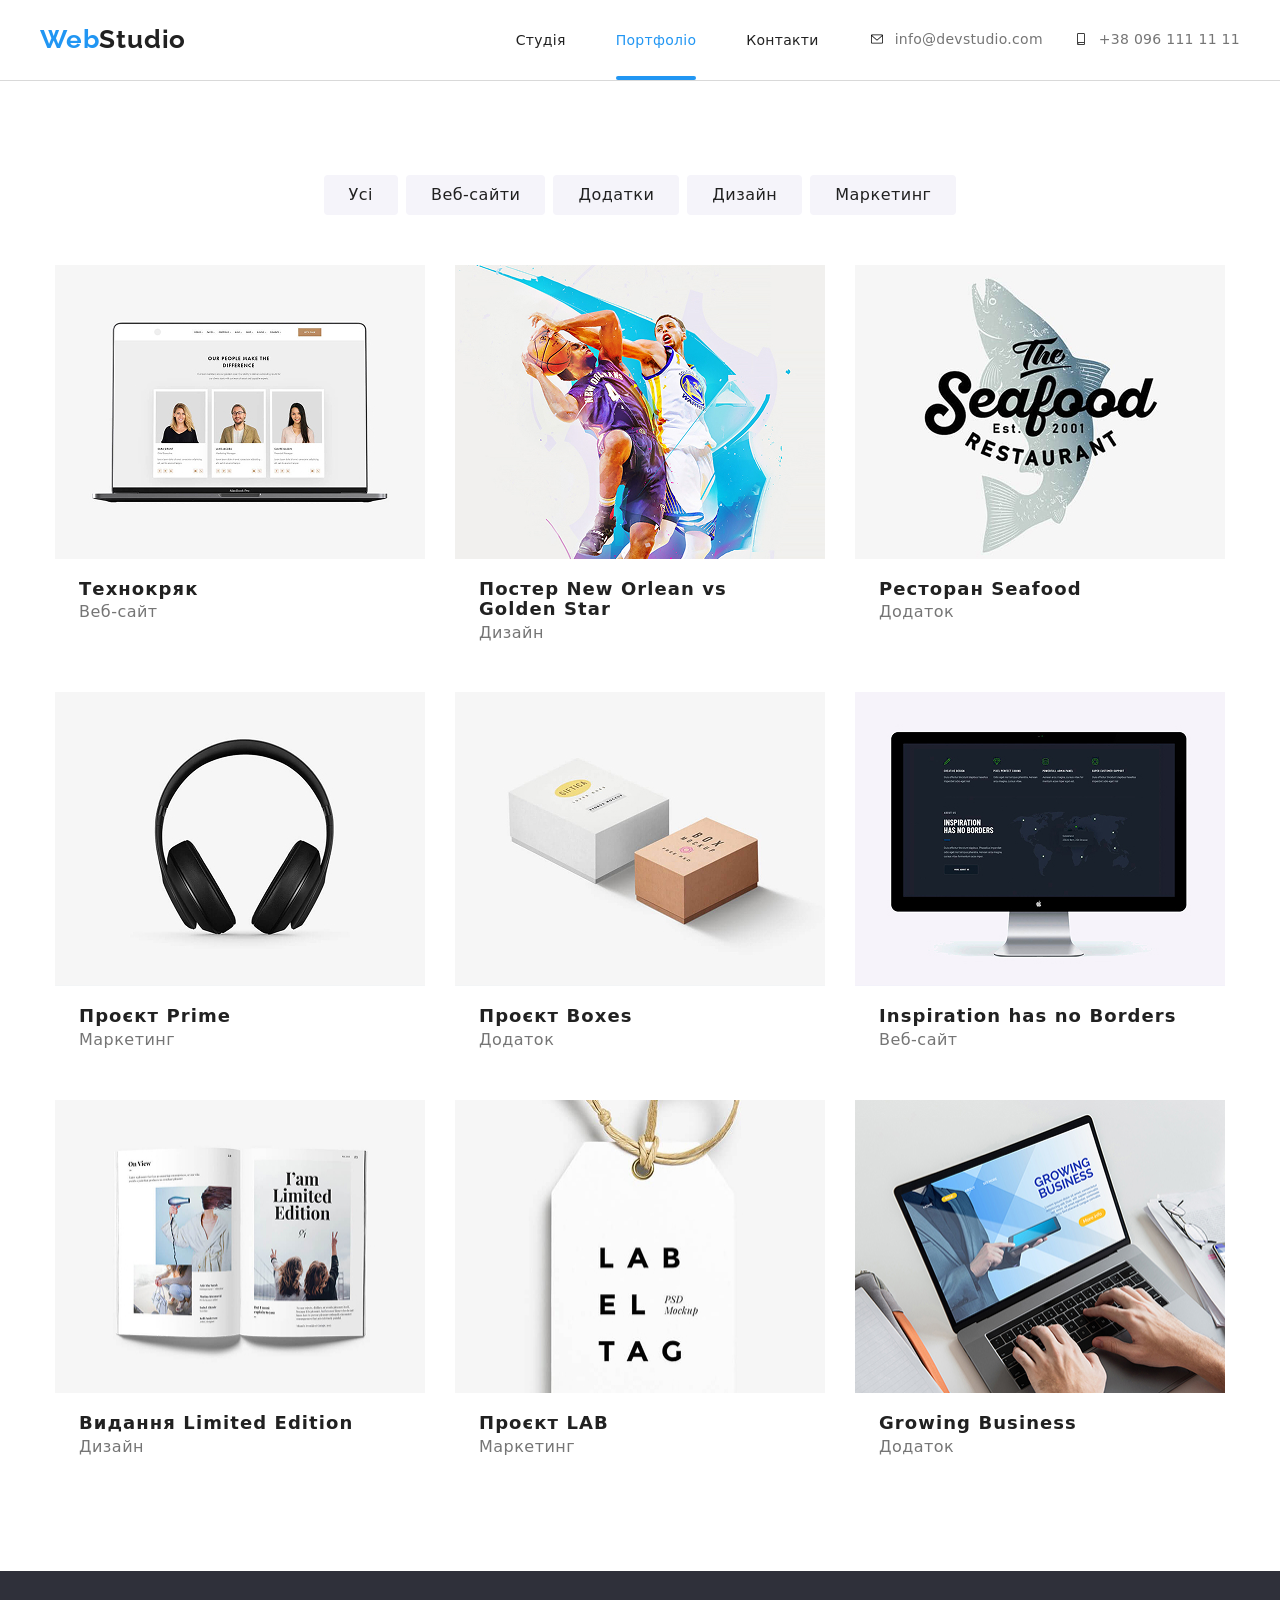
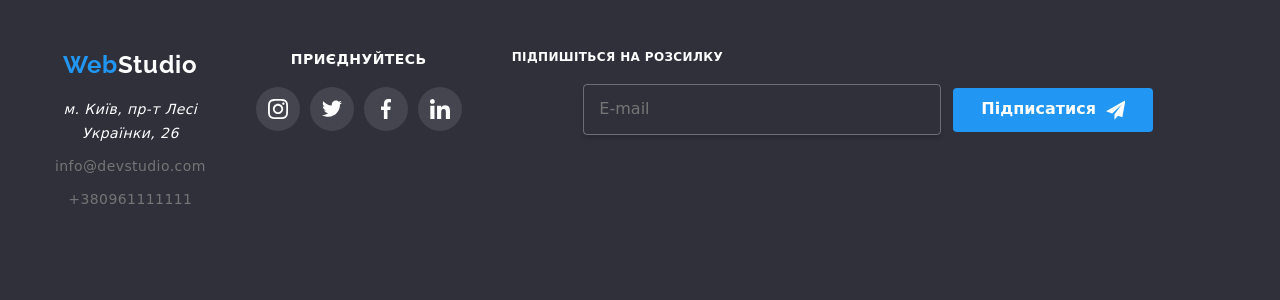
==== commit 24fcbc93: "toggle menu" ====
--- a/portfolio.html
+++ b/portfolio.html
@@ -23,16 +23,18 @@
   <header class="header">
       <div class="container header__container">
       <a class="header__logo" href="./"><span class="logo-blue">Web</span>Studio</a>
-      <input
-        class="header__menu-toggle"
-        type="checkbox"
-        id="menu-toggle"
-        aria-label="Відкрити меню"
-      />
-      <label class="header__menu-btn" for="menu-toggle">
-        <span class="header__menu-icon"></span>
-      </label>
-      <div class="header__menu" id="mobile-menu">
+      <button
+      class="header__menu-btn js-open-menu"
+      aria-expanded="false"
+      aria-controls="mobile-menu"
+    >
+      <span class="header__menu-icon"></span>
+    </button>
+
+    <div class="header__menu js-menu-container" id="mobile-menu">
+      <button class="header__close-btn js-close-menu">
+        ✕
+      </button>
         <nav class="header__nav">
           <ul class="header__menu-list">
             <li class="header__item">
@@ -66,6 +68,20 @@
             </li>
           </ul>
         </address>
+        <ul class="socials">
+  <li class="social__item">
+    <a href="#" class="social__link">Instagram</a>
+  </li>
+  <li class="social__item">
+    <a href="#" class="social__link">Twitter</a>
+  </li>
+  <li class="social__item">
+    <a href="#" class="social__link">Facebook</a>
+  </li>
+  <li class="social__item">
+    <a href="#" class="social__link">LinkedIn</a>
+  </li>
+</ul>
       </div>
     </div>
     </header>
@@ -254,6 +270,7 @@
         
     </div>
     </footer>
+    <script defer src="js/mobile_menu.js"></script>
      <script src="./js/modal.js"></script>
      <script>
        document.addEventListener('DOMContentLoaded', function() {
--- a/css/main.min.css
+++ b/css/main.min.css
@@ -1 +1 @@
-.footer__logo,.header__logo{font-family:"Raleway",sans-serif;text-decoration:none;font-weight:700;font-size:26px;letter-spacing:.8px}.footer__social,.team__social{width:44px;height:44px;display:flex;justify-content:center;align-items:center;border-radius:50%}button.btn,.btn,.portfolio__filters-btn{border-radius:4px;border:none;background-color:#2196f3;color:#fff;font-weight:700}body{min-width:320px}img{max-width:100%;height:auto}.container{width:100%;padding:0 15px;margin:0 auto}@media screen and (min-width: 480px){.container{max-width:480px}}@media screen and (min-width: 768px){.container{max-width:768px}.container__contacts-list{flex-direction:column}}@media screen and (min-width: 1200px){.container{max-width:1200px}}.header{position:relative;border-bottom:1px solid #d9d9d9}.header__container{display:flex;justify-content:space-between;align-items:center;gap:0;padding:16px 0}.header__logo{color:#212121;font-size:20px;padding:0}.header__menu-toggle{position:absolute;width:1px;height:1px;margin:-1px;padding:0;overflow:hidden;clip:rect(0, 0, 0, 0);white-space:nowrap;border:0}.header__menu-btn{display:inline-flex;justify-content:center;align-items:center;width:40px;height:40px;cursor:pointer}.header__menu-icon{position:relative;display:block;width:24px;height:2px;background-color:#212121;transition:all 250ms cubic-bezier(0.4, 0, 0.2, 1)}.header__menu-icon::before,.header__menu-icon::after{content:"";position:absolute;left:0;width:24px;height:2px;background-color:#212121;transition:all 250ms cubic-bezier(0.4, 0, 0.2, 1)}.header__menu-icon::before{top:-8px}.header__menu-icon::after{top:8px}.header__icons{width:16px;height:12px;fill:#757575;transition:fill 250ms cubic-bezier(0.4, 0, 0.2, 1)}.header__menu-list{display:flex;justify-content:center;align-items:center;gap:0;flex-direction:column;gap:40px;margin-bottom:32px}.header__contacts-list{display:flex;justify-content:center;align-items:center;gap:0;flex-direction:column;gap:24px}.header__contacts{font-style:normal}.header__link{position:relative;display:block;padding:0;text-decoration:none;font-size:40px;font-weight:500;letter-spacing:.02em;line-height:1.175;color:#212121;transition:color 250ms cubic-bezier(0.4, 0, 0.2, 1)}.header__link:hover,.header__link--active{color:#2196f3}.header__link::after{display:none}.header__contact{display:inline-flex;align-items:center;gap:10px;text-decoration:none;font-size:24px;font-weight:500;letter-spacing:.02em;line-height:1.16;color:#757575;transition:color 250ms cubic-bezier(0.4, 0, 0.2, 1)}.header__contact:hover{color:#2196f3}.header__contact:hover .header__icons{fill:#2196f3}@media screen and (max-width: 767px){.header__menu-toggle:checked+.header__menu-btn .header__menu-icon{background-color:rgba(0,0,0,0)}.header__menu-toggle:checked+.header__menu-btn .header__menu-icon::before{top:0;transform:rotate(45deg)}.header__menu-toggle:checked+.header__menu-btn .header__menu-icon::after{top:0;transform:rotate(-45deg)}.header__menu{display:none;position:absolute;top:100%;left:0;z-index:100;width:100%;padding:40px;background-color:#fff;box-shadow:0 4px 4px rgba(0,0,0,.15);text-align:center}.header__menu-toggle:checked~.header__menu{display:block}}@media screen and (min-width: 480px){.header__logo{font-size:24px}}@media screen and (min-width: 768px){.header__container{padding:0}.header__logo{padding:25px 0;font-size:26px}.header__menu-toggle,.header__menu-btn{display:none}.header__menu{display:flex;position:static;align-items:center;gap:50px;width:auto;padding:0;background-color:rgba(0,0,0,0);box-shadow:none;text-align:left}.header__menu-list{flex-direction:row;gap:50px;margin-bottom:0}.header__contacts-list{flex-direction:column;align-items:flex-start;gap:10px}.header__link{padding:32px 0;font-size:14px;letter-spacing:.28px;line-height:normal}.header__link::after{display:block;content:"";position:absolute;left:0;bottom:0;width:100%;height:4px;border-radius:2px;background-color:#2196f3;transform:scaleX(0);transform-origin:left;transition:transform 250ms cubic-bezier(0.4, 0, 0.2, 1)}.header__link:hover::after,.header__link--active::after{transform:scaleX(1)}.header__contact{font-size:14px;letter-spacing:.28px;line-height:normal}}@media screen and (max-width: 767px){body:has(.header__menu-toggle:checked){overflow:hidden}}@media screen and (min-width: 1200px){.header__contacts-list{flex-direction:row;align-items:center;gap:30px}}.logo-blue{color:#2196f3}.logo-white{color:#fff}.header__logo{animation:fadeInUp 1s ease}.hero{background-color:#2f303a;padding:118px 0 138px;background-image:linear-gradient(rgba(47, 48, 58, 0.4), rgba(47, 48, 58, 0.4)),url("../img/work.jpg");background-repeat:no-repeat;background-size:cover;background-position:center}.hero__title{margin:0 auto 24px;width:100%;max-width:100%;height:auto;line-height:1.4;font-weight:900;font-size:26px;letter-spacing:1.56px;text-align:center;text-transform:uppercase;color:#fff}.hero__button{display:flex;justify-content:center;align-items:center;gap:0;border-radius:4px}@media screen and (min-width: 480px){.hero .hero{padding:148px 0 178px}.hero__title{max-width:380px;font-size:36px;letter-spacing:2.16px}}@media screen and (min-width: 768px){.hero .hero{padding:200px 0 220px}.hero__title{max-width:505px;font-size:44px;letter-spacing:2.64px;margin-bottom:30px}}@media screen and (min-width: 1200px){.hero .hero{padding:200px 0 280px}.hero__title{width:696px;max-width:696px}}.backdrop{position:fixed;top:0;left:0;width:100%;height:100%;opacity:1;transition:opacity 250ms cubic-bezier(0.4, 0, 0.2, 1),visibility 250ms cubic-bezier(0.4, 0, 0.2, 1)}.backdrop.is-hidden{opacity:0;visibility:hidden;pointer-events:none}.backdrop.is-hidden .modal{transform:translate(-50%, -50%) scale(0.5);opacity:0}.no-scroll{overflow:hidden}.modal{position:relative;top:50%;left:50%;max-width:528px;max-height:581px;padding:40px 40px;background-color:#fff;transform:translate(-50%, -50%);border-radius:4px;box-shadow:0 2px 1px 0 rgba(0,0,0,.2),0 1px 1px 0 rgba(0,0,0,.14),0 1px 3px 0 rgba(0,0,0,.12);transform:translate(-50%, -50%) scale(1);transition:transform 250ms cubic-bezier(0.4, 0, 0.2, 1),opacity 250ms cubic-bezier(0.4, 0, 0.2, 1);opacity:1}.modal__close{position:absolute;top:15px;right:15px;border:1px solid rgba(0,0,0,.1)}.modal__close:hover{color:#2196f3}.modal__text{color:#212121;text-align:center;font-family:Roboto;font-size:20px;font-style:normal;font-weight:700;line-height:normal;letter-spacing:.6px;padding-bottom:12px}.details{padding-top:60px;padding-bottom:60px}.details__list{display:flex;justify-content:flex-start;align-items:flex-start;gap:0;flex-direction:column;gap:64px}.details__item{width:100%;text-align:left}.details__item:nth-child(2) .details__title::before{background-image:url("../img/clock.png")}.details__item:nth-child(3) .details__title::before{background-image:url("../img/diagram.png")}.details__item:nth-child(4) .details__title::before{background-image:url("../img/astronaut.png")}.details__title{margin-bottom:10px;font-weight:700;font-size:14px;letter-spacing:.42px;text-transform:uppercase;color:#212121}.details__title::before{content:"";display:block;width:100%;height:120px;margin-bottom:30px;border-radius:4px;background-color:#f5f4fa;background-image:url("../img/Group.png");background-repeat:no-repeat;background-position:center;background-size:70px 70px}.details__text{line-height:1.7;font-weight:400;font-size:14px;letter-spacing:.42px;color:#757575}@media screen and (min-width: 768px){.details{padding-top:94px;padding-bottom:0}.details__list{flex-direction:row;flex-wrap:wrap;justify-content:center;gap:30px}.details__item{flex-basis:calc(50% - 15px);max-width:calc(50% - 15px)}}@media screen and (min-width: 1200px){.details__list{flex-wrap:nowrap;justify-content:space-between;gap:30px}.details__item{flex-basis:auto;max-width:270px}.details__title::before{width:270px}}.services{display:none;padding:60px 0}.services__list{display:flex;justify-content:center;align-items:center;gap:0;flex-direction:column;gap:30px}.services__item{position:relative;width:100%;max-width:100%}.services__img{width:100%;display:block}.services__title{margin-bottom:30px;font-weight:700;font-size:28px;text-align:center;letter-spacing:.84px;color:#212121}.services__text{position:absolute;bottom:0;left:0;width:100%;height:70px;display:flex;justify-content:center;align-items:center;gap:0;background:rgba(47,48,58,.8);font-family:"Roboto";font-weight:700;font-size:14px;line-height:1;letter-spacing:.03em;text-transform:uppercase;color:#fff}@media screen and (min-width: 1200px){.services{display:block;padding:94px 0}.services__list{flex-direction:row;flex-wrap:nowrap;justify-content:center}.services__item{flex-basis:auto;max-width:370px}.services__title{margin-bottom:50px;font-weight:700;font-size:36px;text-align:center;letter-spacing:1.08px;color:#212121}}.team{background-color:#f5f4fa;padding:60px 0}.team__title{margin-bottom:30px;font-weight:700;font-size:28px;text-align:center;letter-spacing:.84px;color:#212121}.team__list{display:flex;justify-content:center;align-items:center;gap:0;flex-direction:column;gap:30px}.team__item{width:100%;max-width:100%;height:auto;border-radius:0 0 4px 4px;background:#fff;box-shadow:0 1px 3px rgba(0,0,0,.12),0 1px 1px rgba(0,0,0,.14),0 2px 1px rgba(0,0,0,.2)}.team__img{width:100%;height:auto;margin-bottom:30px}.team__name{font-weight:500;font-size:16px;letter-spacing:.48px;text-align:center;color:#212121;margin-bottom:10px}.team__role{font-weight:400;font-size:16px;letter-spacing:.48px;text-align:center;color:#757575;padding-bottom:24px}.team__icons{display:flex;justify-content:center;align-items:center;gap:0;gap:10px;margin-top:16px;margin-bottom:24px;fill:#afb1b8}.team__social{transition:all 250ms cubic-bezier(0.4, 0, 0.2, 1)}.team__social:hover{background-color:#2196f3}.team__social:hover .team__icon{fill:#fff}.team__icon{width:20px;height:20px;transition:all 250ms cubic-bezier(0.4, 0, 0.2, 1)}@media screen and (min-width: 480px){.team__title{font-weight:700;font-size:32px;text-align:center;letter-spacing:.96px;color:#212121}}@media screen and (min-width: 768px){.team{padding:94px 0}.team__title{margin-bottom:50px;font-weight:700;font-size:36px;text-align:center;letter-spacing:1.08px;color:#212121}.team__list{flex-direction:row;flex-wrap:wrap;justify-content:center}.team__item{flex-basis:calc(50% - 15px);max-width:calc(50% - 15px)}}@media screen and (min-width: 1200px){.team__list{flex-wrap:nowrap;justify-content:space-between}.team__item{width:270px;max-width:270px;height:428px;flex-basis:auto}.team__img{width:270px;height:260px}}.clients{padding:82px 15px 94px}.clients__title{font-weight:700;font-size:36px;text-align:center;letter-spacing:1.08px;color:#212121;padding-bottom:50px;letter-spacing:.03em}.clients__list{display:flex;justify-content:center;align-items:center;gap:0;flex-wrap:wrap;gap:15px;justify-content:center}.clients__item{width:100%;max-width:170px;height:92px;display:flex;justify-content:center;align-items:center;gap:0;border:1px solid #afb1b8;border-radius:4px;fill:#afb1b8;transition:border fill cubic-bezier(0.4, 0, 0.2, 1)}.clients__item:hover{border:1px solid #2196f3;fill:#2196f3}.clients__icon{width:106px;height:60px;transition:transform 250ms linear}.clients__icon:hover{animation:heartBeat 1s linear}@media(min-width: 768px){.clients{padding:82px 40px 94px}}@media(min-width: 1200px){.clients{padding:82px 215px 94px}}.footer{background-color:#2f303a;padding:60px 0;width:100%}.footer .container{display:flex;justify-content:center;align-items:center;gap:40px;flex-direction:column;width:100%}.footer__contacts{text-align:center}.footer__logo-wrap{margin-bottom:20px;text-align:center;width:100%}.footer__logo{color:#2196f3;font-size:24px}.footer__item{font-weight:400;font-size:14px;line-height:1.7;letter-spacing:.42px;color:#fff;margin-bottom:9px;text-align:center}.footer__link{text-decoration:none;color:#757575}.footer__link:hover{color:#fff}.footer__title{font-weight:700;font-size:14px;letter-spacing:.42px;color:#fff;text-align:center;text-transform:uppercase}.footer__icons{display:flex;gap:10px;margin-top:20px;justify-content:center}.footer__social{transition:all 250ms cubic-bezier(0.4, 0, 0.2, 1);display:flex;justify-content:center;align-items:center;gap:0;background:hsla(0,0%,100%,.1);fill:#fff}.footer__social:hover{background-color:#2196f3}.footer__icon-svg{width:20px;height:20px}.footer__form{width:100%;display:flex;flex-direction:column;align-items:center}.footer__form-title{font-weight:700;font-size:12px;text-transform:uppercase;letter-spacing:.03em;color:#fff;margin-bottom:20px;text-align:center}.footer__join{display:flex;justify-content:center;align-items:center;gap:0;gap:12px;flex-direction:column;width:100%}.footer__input{width:100%;max-width:450px;padding:15px;border-radius:4px;border:1px solid hsla(0,0%,100%,.3);background:rgba(0,0,0,0);color:#fff;box-shadow:0 4px 4px rgba(0,0,0,.15)}.footer__button{display:flex;justify-content:center;align-items:center;gap:0;padding:10px 28px;background-color:#2196f3;border:none;border-radius:4px;font-weight:700;font-size:16px;color:#fff;transition:background-color 250ms cubic-bezier(0.4, 0, 0.2, 1);width:200px}.footer__button:hover{background-color:rgb(12.8461538462,138.0961538462,237.6538461538)}.footer__button-icon{width:24px;height:24px;fill:#fff;margin-left:10px}@media screen and (min-width: 768px){.footer{padding:80px 0}.footer .container{flex-direction:column;align-items:center;gap:50px}.footer__join{flex-direction:column}.footer__form-title,.footer__title,.footer__item,.footer__logo-wrap{text-align:center}.footer__icons{justify-content:center}}@media screen and (min-width: 1200px){.footer .container{flex-direction:row;align-items:flex-start;justify-content:space-between}.footer__form{align-items:flex-start}.footer__form-title{text-align:left}.footer__join{flex-direction:row}.footer__input{width:358px}}.portfolio{padding:60px 0}@media screen and (min-width: 1200px){.portfolio{padding:94px 0}}.portfolio__filters{display:flex;justify-content:center;align-items:center;gap:8px;flex-wrap:wrap;justify-content:center;margin-bottom:40px}@media screen and (min-width: 1200px){.portfolio__filters{margin-bottom:50px}}.portfolio__filters-btn{outline:none;font-family:inherit;font-size:16px;font-weight:500;line-height:1.6;letter-spacing:.48px;color:#212121;background-color:#f5f4fa;padding:6px 24px;border:1px solid rgba(0,0,0,0);border-radius:4px;cursor:pointer;transition:background-color 250ms cubic-bezier(0.4, 0, 0.2, 1),color 250ms cubic-bezier(0.4, 0, 0.2, 1),border-color 250ms cubic-bezier(0.4, 0, 0.2, 1)}.portfolio__filters-btn:hover,.portfolio__filters-btn:focus{background-color:#2196f3;color:#f5f4fa;border-color:#2196f3}.portfolio__filters-btn:focus-visible{outline:2px solid #2196f3;outline-offset:2px}.portfolio__list{display:flex;flex-wrap:wrap;gap:30px}.portfolio__item{width:100%;background:rgba(0,0,0,0);transition:box-shadow 250ms cubic-bezier(0.4, 0, 0.2, 1)}.portfolio__item:hover{box-shadow:0 1px 1px rgba(0,0,0,.12),0 4px 4px rgba(0,0,0,.06),1px 4px 6px rgba(0,0,0,.16)}.portfolio__item:hover .portfolio__overlay{transform:translateY(0)}.portfolio__thumb{position:relative;overflow:hidden}.portfolio__img{width:100%;height:auto;display:block;-o-object-fit:cover;object-fit:cover}.portfolio__overlay{position:absolute;top:0;left:0;width:100%;height:100%;background-color:rgba(33,150,243,.9);color:#f5f4fa;display:flex;align-items:center;justify-content:center;font-size:18px;font-weight:400;line-height:28px;letter-spacing:.54px;padding:24px;transform:translateY(100%);transition:transform 250ms cubic-bezier(0.4, 0, 0.2, 1)}.portfolio__title{margin:20px 24px 4px;font-weight:700;font-size:18px;letter-spacing:1.08px;color:#212121}.portfolio__category{margin:0 24px 20px;font-weight:400;font-size:16px;letter-spacing:.48px;color:#757575}@media screen and (min-width: 480px){.portfolio__item{flex-basis:100%}}@media screen and (min-width: 768px){.portfolio__item{flex-basis:calc((100% - 30px)/2)}}@media screen and (min-width: 1200px){.portfolio__item{flex-basis:calc((100% - 60px)/3)}}.modal__input-wrap{position:relative;margin-bottom:10px}.modal__label{color:#757575;font-family:Roboto;font-size:12px;font-style:normal;font-weight:400;line-height:normal;letter-spacing:.12px;margin-bottom:4px}.modal__input{padding-left:40px}.modal__icon{position:absolute;left:12px;transform:translateY(50%)}.btn{display:block;margin:30px auto 40px}.modal__input,.modal__textarea{width:448px;height:40px;padding:11px;border-radius:4px;border:1px solid rgba(33,33,33,.2)}.modal__input:focus,.modal__textarea:focus{border:1px solid #2196f3;outline:none}.modal__input-wrap:focus-within .modal__icon{fill:#2196f3}.modal__textarea{height:120px;margin-bottom:20px;font-weight:400;font-size:12px;letter-spacing:.01em;color:rgba(117,117,117,.5)}.modal__checkbox{color:#757575}.modal__checkbox a{color:#2196f3}button.btn{display:flex;align-items:center;justify-content:center;font-family:"Roboto",sans-serif;font-weight:700;font-size:14px;line-height:1;letter-spacing:.6px;white-space:nowrap;background-color:#2196f3;color:#fff;box-shadow:0 4px 4px rgba(0,0,0,.15);padding:12px 24px;width:auto}/*# sourceMappingURL=main.min.css.map */+.footer__logo,.header__logo{font-family:"Raleway",sans-serif;text-decoration:none;font-weight:700;font-size:26px;letter-spacing:.8px}.footer__social,.team__social{width:44px;height:44px;display:flex;justify-content:center;align-items:center;border-radius:50%}button.btn,.btn,.portfolio__filters-btn{border-radius:4px;border:none;background-color:#2196f3;color:#fff;font-weight:700}body{min-width:320px}img{max-width:100%;height:auto}.container{width:100%;padding:0 15px;margin:0 auto}@media screen and (min-width: 480px){.container{max-width:480px}}@media screen and (min-width: 768px){.container{max-width:768px}.container__contacts-list{flex-direction:column}}@media screen and (min-width: 1200px){.container{max-width:1200px}}.header{position:relative;border-bottom:1px solid #d9d9d9}.header__container{display:flex;justify-content:space-between;align-items:center;gap:0;padding:16px 0}.header__logo{color:#212121;font-size:20px}.header__menu-btn{display:inline-flex;justify-content:center;align-items:center;width:40px;height:40px;background:rgba(0,0,0,0);border:none;cursor:pointer}.header__close-btn{position:absolute;top:20px;right:20px;background:rgba(0,0,0,0);border:none;font-size:32px;color:#757575}.header__close-btn:hover{color:#2196f3}.header__menu-icon{position:relative;display:block;width:24px;height:2px;background-color:#212121}.header__menu-icon::before,.header__menu-icon::after{content:"";position:absolute;left:0;width:24px;height:2px;background-color:#212121}.header__menu-icon::before{top:-8px}.header__menu-icon::after{top:8px}.header__icons{width:16px;height:12px;color:#757575;transition:color 250ms cubic-bezier(0.4, 0, 0.2, 1)}.header__menu-list{display:flex;justify-content:center;align-items:center;gap:0;flex-direction:column;gap:40px}.header__contacts-list{display:flex;justify-content:center;align-items:center;gap:0;flex-direction:column;gap:24px}.header__contacts{font-style:normal}.header__link{position:relative;display:block;text-decoration:none;font-size:40px;font-weight:500;letter-spacing:.02em;color:#212121;transition:color 250ms cubic-bezier(0.4, 0, 0.2, 1)}.header__link:hover,.header__link--active{color:#2196f3}.header__link::after{display:none}.header__contact{display:inline-flex;align-items:center;gap:10px;text-decoration:none;font-size:24px;font-weight:500;letter-spacing:.02em;color:#757575;transition:color 250ms cubic-bezier(0.4, 0, 0.2, 1)}.header__contact:hover{color:#2196f3}.header__contact:hover .header__icons{fill:#2196f3}@media screen and (min-width: 480px){.header__logo{font-size:24px}}@media screen and (max-width: 767px){.header__menu{display:flex;flex-direction:column;justify-content:space-between;position:fixed;inset:0;z-index:999;padding:48px 40px;background-color:#fff;transform:translateX(100%);transition:transform 250ms ease}.header__menu.is-open{transform:translateX(0)}.header__menu-list,.header__contacts-list{align-items:flex-start}.header__contacts-list{gap:32px;margin-bottom:64px}.header__contact:first-child{font-size:34px;color:#2196f3}}@media screen and (min-width: 768px){.header__container{padding:0}.header__logo{padding:24px 0;font-size:26px}.header__menu-btn,.header__close-btn{display:none}.header__menu{display:flex;align-items:center;gap:50px}.header__menu-list{flex-direction:row;gap:50px}.header__contacts-list{align-items:flex-start;gap:8px}.header__link{padding:32px 0;font-size:14px}.header__link::after{display:block;content:"";position:absolute;left:0;bottom:0;width:100%;height:4px;border-radius:2px;background-color:#2196f3;transform:scaleX(0);transition:transform 250ms cubic-bezier(0.4, 0, 0.2, 1)}.header__link:hover::after,.header__link--active::after{transform:scaleX(1)}.header__contact{font-size:12px}}@media screen and (min-width: 1200px){.header__contacts-list{display:flex;flex-direction:row;align-items:center;gap:30px}.header__contact{font-size:14px}}.header .socials{display:none;padding:0;margin:0;list-style:none}.header .social__link{text-decoration:none;font-size:18px;font-weight:500;color:#2196f3}@media screen and (max-width: 767px){.header .socials{display:flex;flex-wrap:wrap;gap:10px}}.logo-blue{color:#2196f3}.logo-white{color:#fff}.header__logo{animation:fadeInUp 1s ease}.hero{background-color:#2f303a;padding:118px 0 138px;background-image:linear-gradient(rgba(47, 48, 58, 0.4), rgba(47, 48, 58, 0.4)),url("../img/work.jpg");background-repeat:no-repeat;background-size:cover;background-position:center}.hero__title{margin:0 auto 24px;width:100%;max-width:100%;height:auto;line-height:1.4;font-weight:900;font-size:26px;letter-spacing:1.56px;text-align:center;text-transform:uppercase;color:#fff}.hero__button{display:flex;justify-content:center;align-items:center;gap:0;border-radius:4px}@media screen and (min-width: 480px){.hero .hero{padding:148px 0 178px}.hero__title{max-width:380px;font-size:36px;letter-spacing:2.16px}}@media screen and (min-width: 768px){.hero .hero{padding:200px 0 220px}.hero__title{max-width:505px;font-size:44px;letter-spacing:2.64px;margin-bottom:30px}}@media screen and (min-width: 1200px){.hero .hero{padding:200px 0 280px}.hero__title{width:696px;max-width:696px}}.backdrop{position:fixed;top:0;left:0;width:100%;height:100%;opacity:1;transition:opacity 250ms cubic-bezier(0.4, 0, 0.2, 1),visibility 250ms cubic-bezier(0.4, 0, 0.2, 1)}.backdrop.is-hidden{opacity:0;visibility:hidden;pointer-events:none}.backdrop.is-hidden .modal{transform:translate(-50%, -50%) scale(0.5);opacity:0}.no-scroll{overflow:hidden}.modal{position:relative;top:50%;left:50%;max-width:528px;max-height:581px;padding:40px 40px;background-color:#fff;transform:translate(-50%, -50%);border-radius:4px;box-shadow:0 2px 1px 0 rgba(0,0,0,.2),0 1px 1px 0 rgba(0,0,0,.14),0 1px 3px 0 rgba(0,0,0,.12);transform:translate(-50%, -50%) scale(1);transition:transform 250ms cubic-bezier(0.4, 0, 0.2, 1),opacity 250ms cubic-bezier(0.4, 0, 0.2, 1);opacity:1}.modal__close{position:absolute;top:15px;right:15px;border:1px solid rgba(0,0,0,.1)}.modal__close:hover{color:#2196f3}.modal__text{color:#212121;text-align:center;font-family:Roboto;font-size:20px;font-style:normal;font-weight:700;line-height:normal;letter-spacing:.6px;padding-bottom:12px}.details{padding-top:60px;padding-bottom:60px}.details__list{display:flex;justify-content:flex-start;align-items:flex-start;gap:0;flex-direction:column;gap:64px}.details__item{width:100%;text-align:left}.details__item:nth-child(2) .details__title::before{background-image:url("../img/clock.png")}.details__item:nth-child(3) .details__title::before{background-image:url("../img/diagram.png")}.details__item:nth-child(4) .details__title::before{background-image:url("../img/astronaut.png")}.details__title{margin-bottom:10px;font-weight:700;font-size:14px;letter-spacing:.42px;text-transform:uppercase;color:#212121}.details__title::before{content:"";display:block;width:100%;height:120px;margin-bottom:30px;border-radius:4px;background-color:#f5f4fa;background-image:url("../img/Group.png");background-repeat:no-repeat;background-position:center;background-size:70px 70px}.details__text{line-height:1.7;font-weight:400;font-size:14px;letter-spacing:.42px;color:#757575}@media screen and (min-width: 768px){.details{padding-top:94px;padding-bottom:0}.details__list{flex-direction:row;flex-wrap:wrap;justify-content:center;gap:30px}.details__item{flex-basis:calc(50% - 15px);max-width:calc(50% - 15px)}}@media screen and (min-width: 1200px){.details__list{flex-wrap:nowrap;justify-content:space-between;gap:30px}.details__item{flex-basis:auto;max-width:270px}.details__title::before{width:270px}}.services{display:none;padding:60px 0}.services__list{display:flex;justify-content:center;align-items:center;gap:0;flex-direction:column;gap:30px}.services__item{position:relative;width:100%;max-width:100%}.services__img{width:100%;display:block}.services__title{margin-bottom:30px;font-weight:700;font-size:28px;text-align:center;letter-spacing:.84px;color:#212121}.services__text{position:absolute;bottom:0;left:0;width:100%;height:70px;display:flex;justify-content:center;align-items:center;gap:0;background:rgba(47,48,58,.8);font-family:"Roboto";font-weight:700;font-size:14px;line-height:1;letter-spacing:.03em;text-transform:uppercase;color:#fff}@media screen and (min-width: 1200px){.services{display:block;padding:94px 0}.services__list{flex-direction:row;flex-wrap:nowrap;justify-content:center}.services__item{flex-basis:auto;max-width:370px}.services__title{margin-bottom:50px;font-weight:700;font-size:36px;text-align:center;letter-spacing:1.08px;color:#212121}}.team{background-color:#f5f4fa;padding:60px 0}.team__title{margin-bottom:30px;font-weight:700;font-size:28px;text-align:center;letter-spacing:.84px;color:#212121}.team__list{display:flex;justify-content:center;align-items:center;gap:0;flex-direction:column;gap:30px}.team__item{width:100%;max-width:100%;height:auto;border-radius:0 0 4px 4px;background:#fff;box-shadow:0 1px 3px rgba(0,0,0,.12),0 1px 1px rgba(0,0,0,.14),0 2px 1px rgba(0,0,0,.2)}.team__img{width:100%;height:auto;margin-bottom:30px}.team__name{font-weight:500;font-size:16px;letter-spacing:.48px;text-align:center;color:#212121;margin-bottom:10px}.team__role{font-weight:400;font-size:16px;letter-spacing:.48px;text-align:center;color:#757575;padding-bottom:24px}.team__icons{display:flex;justify-content:center;align-items:center;gap:0;gap:10px;margin-top:16px;margin-bottom:24px;fill:#afb1b8}.team__social{transition:all 250ms cubic-bezier(0.4, 0, 0.2, 1)}.team__social:hover{background-color:#2196f3}.team__social:hover .team__icon{fill:#fff}.team__icon{width:20px;height:20px;transition:all 250ms cubic-bezier(0.4, 0, 0.2, 1)}@media screen and (min-width: 480px){.team__title{font-weight:700;font-size:32px;text-align:center;letter-spacing:.96px;color:#212121}}@media screen and (min-width: 768px){.team{padding:94px 0}.team__title{margin-bottom:50px;font-weight:700;font-size:36px;text-align:center;letter-spacing:1.08px;color:#212121}.team__list{flex-direction:row;flex-wrap:wrap;justify-content:center}.team__item{flex-basis:calc(50% - 15px);max-width:calc(50% - 15px)}}@media screen and (min-width: 1200px){.team__list{flex-wrap:nowrap;justify-content:space-between}.team__item{width:270px;max-width:270px;height:428px;flex-basis:auto}.team__img{width:270px;height:260px}}.clients{padding:82px 15px 94px}.clients__title{font-weight:700;font-size:36px;text-align:center;letter-spacing:1.08px;color:#212121;padding-bottom:50px;letter-spacing:.03em}.clients__list{display:flex;justify-content:center;align-items:center;gap:0;flex-wrap:wrap;gap:15px;justify-content:center}.clients__item{width:100%;max-width:170px;height:92px;display:flex;justify-content:center;align-items:center;gap:0;border:1px solid #afb1b8;border-radius:4px;fill:#afb1b8;transition:border fill cubic-bezier(0.4, 0, 0.2, 1)}.clients__item:hover{border:1px solid #2196f3;fill:#2196f3}.clients__icon{width:106px;height:60px;transition:transform 250ms linear}.clients__icon:hover{animation:heartBeat 1s linear}@media(min-width: 768px){.clients{padding:82px 40px 94px}}@media(min-width: 1200px){.clients{padding:82px 215px 94px}}.footer{background-color:#2f303a;padding:60px 0;width:100%}.footer .container{display:flex;justify-content:center;align-items:center;gap:40px;flex-direction:column;width:100%}.footer__contacts{text-align:center}.footer__logo-wrap{margin-bottom:20px;text-align:center;width:100%}.footer__logo{color:#2196f3;font-size:24px}.footer__item{font-weight:400;font-size:14px;line-height:1.7;letter-spacing:.42px;color:#fff;margin-bottom:9px;text-align:center}.footer__link{text-decoration:none;color:#757575}.footer__link:hover{color:#fff}.footer__title{font-weight:700;font-size:14px;letter-spacing:.42px;color:#fff;text-align:center;text-transform:uppercase}.footer__icons{display:flex;gap:10px;margin-top:20px;justify-content:center}.footer__social{transition:all 250ms cubic-bezier(0.4, 0, 0.2, 1);display:flex;justify-content:center;align-items:center;gap:0;background:hsla(0,0%,100%,.1);fill:#fff}.footer__social:hover{background-color:#2196f3}.footer__icon-svg{width:20px;height:20px}.footer__form{width:100%;display:flex;flex-direction:column;align-items:center}.footer__form-title{font-weight:700;font-size:12px;text-transform:uppercase;letter-spacing:.03em;color:#fff;margin-bottom:20px;text-align:center}.footer__join{display:flex;justify-content:center;align-items:center;gap:0;gap:12px;flex-direction:column;width:100%}.footer__input{width:100%;max-width:450px;padding:15px;border-radius:4px;border:1px solid hsla(0,0%,100%,.3);background:rgba(0,0,0,0);color:#fff;box-shadow:0 4px 4px rgba(0,0,0,.15)}.footer__button{display:flex;justify-content:center;align-items:center;gap:0;padding:10px 28px;background-color:#2196f3;border:none;border-radius:4px;font-weight:700;font-size:16px;color:#fff;transition:background-color 250ms cubic-bezier(0.4, 0, 0.2, 1);width:200px}.footer__button:hover{background-color:rgb(12.8461538462,138.0961538462,237.6538461538)}.footer__button-icon{width:24px;height:24px;fill:#fff;margin-left:10px}@media screen and (min-width: 768px){.footer{padding:80px 0}.footer .container{flex-direction:column;align-items:center;gap:50px}.footer__join{flex-direction:column}.footer__form-title,.footer__title,.footer__item,.footer__logo-wrap{text-align:center}.footer__icons{justify-content:center}}@media screen and (min-width: 1200px){.footer .container{flex-direction:row;align-items:flex-start;justify-content:space-between}.footer__form{align-items:flex-start}.footer__form-title{text-align:left}.footer__join{flex-direction:row}.footer__input{width:358px}}.portfolio{padding:60px 0}@media screen and (min-width: 1200px){.portfolio{padding:94px 0}}.portfolio__filters{display:flex;justify-content:center;align-items:center;gap:8px;flex-wrap:wrap;justify-content:center;margin-bottom:40px}@media screen and (min-width: 1200px){.portfolio__filters{margin-bottom:50px}}.portfolio__filters-btn{outline:none;font-family:inherit;font-size:16px;font-weight:500;line-height:1.6;letter-spacing:.48px;color:#212121;background-color:#f5f4fa;padding:6px 24px;border:1px solid rgba(0,0,0,0);border-radius:4px;cursor:pointer;transition:background-color 250ms cubic-bezier(0.4, 0, 0.2, 1),color 250ms cubic-bezier(0.4, 0, 0.2, 1),border-color 250ms cubic-bezier(0.4, 0, 0.2, 1)}.portfolio__filters-btn:hover,.portfolio__filters-btn:focus{background-color:#2196f3;color:#f5f4fa;border-color:#2196f3}.portfolio__filters-btn:focus-visible{outline:2px solid #2196f3;outline-offset:2px}.portfolio__list{display:flex;flex-wrap:wrap;gap:30px}.portfolio__item{width:100%;background:rgba(0,0,0,0);transition:box-shadow 250ms cubic-bezier(0.4, 0, 0.2, 1)}.portfolio__item:hover{box-shadow:0 1px 1px rgba(0,0,0,.12),0 4px 4px rgba(0,0,0,.06),1px 4px 6px rgba(0,0,0,.16)}.portfolio__item:hover .portfolio__overlay{transform:translateY(0)}.portfolio__thumb{position:relative;overflow:hidden}.portfolio__img{width:100%;height:auto;display:block;-o-object-fit:cover;object-fit:cover}.portfolio__overlay{position:absolute;top:0;left:0;width:100%;height:100%;background-color:rgba(33,150,243,.9);color:#f5f4fa;display:flex;align-items:center;justify-content:center;font-size:18px;font-weight:400;line-height:28px;letter-spacing:.54px;padding:24px;transform:translateY(100%);transition:transform 250ms cubic-bezier(0.4, 0, 0.2, 1)}.portfolio__title{margin:20px 24px 4px;font-weight:700;font-size:18px;letter-spacing:1.08px;color:#212121}.portfolio__category{margin:0 24px 20px;font-weight:400;font-size:16px;letter-spacing:.48px;color:#757575}@media screen and (min-width: 480px){.portfolio__item{flex-basis:100%}}@media screen and (min-width: 768px){.portfolio__item{flex-basis:calc((100% - 30px)/2)}}@media screen and (min-width: 1200px){.portfolio__item{flex-basis:calc((100% - 60px)/3)}}.modal__input-wrap{position:relative;margin-bottom:10px}.modal__label{color:#757575;font-family:Roboto;font-size:12px;font-style:normal;font-weight:400;line-height:normal;letter-spacing:.12px;margin-bottom:4px}.modal__input{padding-left:40px}.modal__icon{position:absolute;left:12px;transform:translateY(50%)}.btn{display:block;margin:30px auto 40px}.modal__input,.modal__textarea{width:448px;height:40px;padding:11px;border-radius:4px;border:1px solid rgba(33,33,33,.2)}.modal__input:focus,.modal__textarea:focus{border:1px solid #2196f3;outline:none}.modal__input-wrap:focus-within .modal__icon{fill:#2196f3}.modal__textarea{height:120px;margin-bottom:20px;font-weight:400;font-size:12px;letter-spacing:.01em;color:rgba(117,117,117,.5)}.modal__checkbox{color:#757575}.modal__checkbox a{color:#2196f3}button.btn{display:flex;align-items:center;justify-content:center;font-family:"Roboto",sans-serif;font-weight:700;font-size:14px;line-height:1;letter-spacing:.6px;white-space:nowrap;background-color:#2196f3;color:#fff;box-shadow:0 4px 4px rgba(0,0,0,.15);padding:12px 24px;width:auto}/*# sourceMappingURL=main.min.css.map */
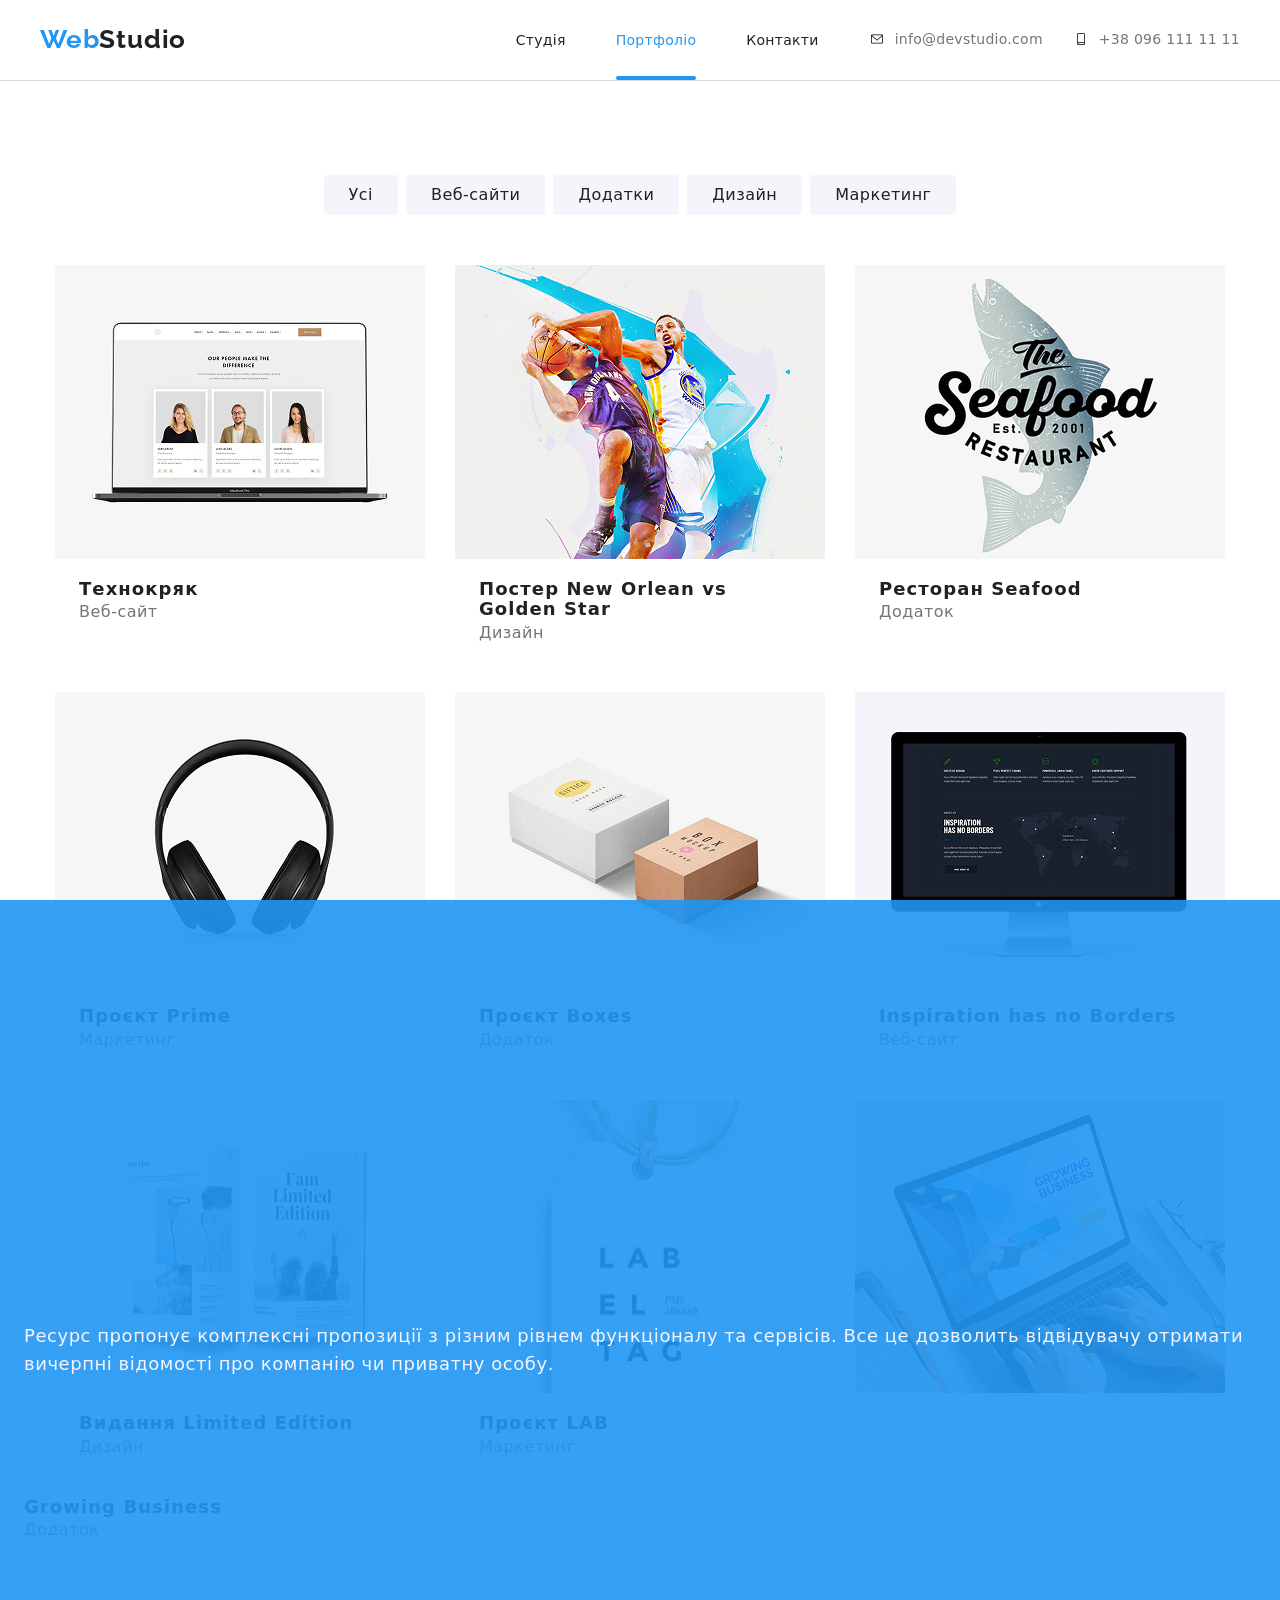
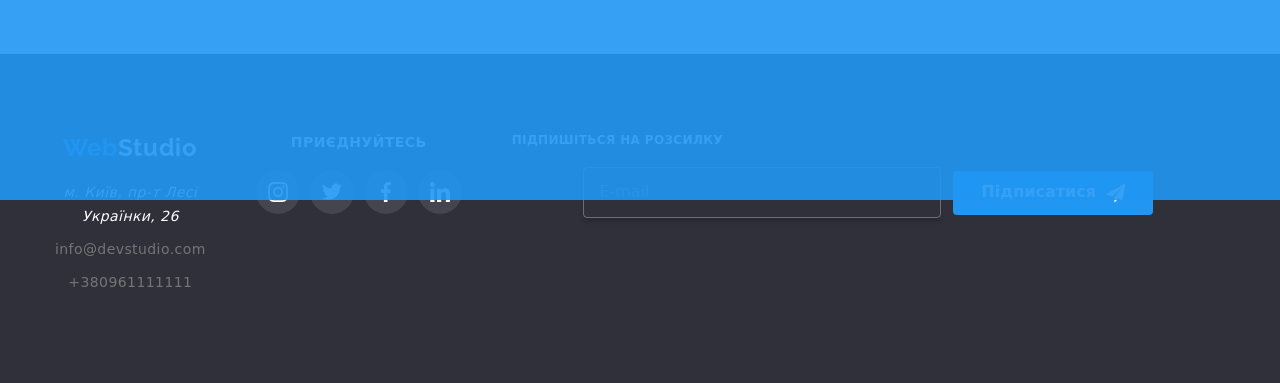
==== commit b6299bb7: "@1x,@2x" ====
--- a/portfolio.html
+++ b/portfolio.html
@@ -109,7 +109,12 @@
         <ul class="portfolio__list">
           <li class="portfolio__item">
             <div class="portfolio__thumb">
-            <img class="portfolio__img" src="./img/web.jpg" alt="web" />
+              <picture>
+                <source media="(max-width: 1200px)" srcset="./img/web-desktop@1x.jpg 1x, ./img/web-desktop@2x.jpg 2x">
+                <source media="(max-width: 768px)" srcset="./img/web-tablet@1x.jpg 1x, ./img/web-tablet@2x.jpg 2x">
+                <source media="(max-width: 480px)" srcset="./img/web-mobile@1x.jpg 1x, ./img/web-mobile@2x.jpg 2x">
+                <img class="portfolio__img" src="./img/web.jpg" alt="web" />
+              </picture>
             <div class="portfolio__overlay">
              <p>Ресурс пропонує комплексні пропозиції з різним рівнем функціоналу та сервісів. Все це дозволить відвідувачу отримати вичерпні відомості про компанію чи приватну особу.</p>
             </div>
@@ -119,7 +124,12 @@
           </li>
           <li class="portfolio__item">
             <div class="portfolio__thumb">
-            <img class="portfolio__img" src="./img/basket.jpg" alt="basket" />
+            <picture>
+              <source media="(max-width: 1200px)" srcset="./img/basket-desktop@1x.jpg 1x, ./img/basket-desktop@2x.jpg 2x">
+              <source media="(max-width: 768px)" srcset="./img/basket-tablet@1x.jpg 1x, ./img/basket-tablet@2x.jpg 2x">
+              <source media="(max-width: 480px)" srcset="./img/basket-mobile@1x.jpg 1x, ./img/basket-mobile@2x.jpg 2x">
+              <img class="portfolio__img" src="./img/basket.jpg" alt="basket" />
+            </picture>
             <div class="portfolio__overlay">
              <p>Ресурс пропонує комплексні пропозиції з різним рівнем функціоналу та сервісів. Все це дозволить відвідувачу отримати вичерпні відомості про компанію чи приватну особу.</p>
             </div>
@@ -129,7 +139,12 @@
           </li>
           <li class="portfolio__item">
             <div class="portfolio__thumb">
-            <img class="portfolio__img" src="./img/seafood.jpg" alt="seafood" />
+            <picture>
+              <source media="(max-width: 1200px)" srcset="./img/seafood-desktop@1x.jpg 1x, ./img/seafood-desktop@2x.jpg 2x">
+              <source media="(max-width: 768px)" srcset="./img/seafood-tablet@1x.jpg 1x, ./img/seafood-tablet@2x.jpg 2x">
+              <source media="(max-width: 480px)" srcset="./img/seafood-mobile@1x.jpg 1x, ./img/seafood-mobile@2x.jpg 2x">
+              <img class="portfolio__img" src="./img/seafood.jpg" alt="seafood" />
+            </picture>
             <div class="portfolio__overlay">
              <p>Ресурс пропонує комплексні пропозиції з різним рівнем функціоналу та сервісів. Все це дозволить відвідувачу отримати вичерпні відомості про компанію чи приватну особу.</p>
             </div>
@@ -139,11 +154,12 @@
           </li>
           <li class="portfolio__item">
             <div class="portfolio__thumb">
-            <img
-              class="portfolio__img"
-              src="./img/headphones.jpg"
-              alt="headphones"
-            />
+              <picture>
+                <source media="(max-width: 1200px)" srcset="./img/headphones-desktop@1x.jpg 1x, ./img/headphones-desktop@2x.jpg 2x">
+                <source media="(max-width: 768px)" srcset="./img/headphones-tablet@1x.jpg 1x, ./img/headphones-tablet@2x.jpg 2x">
+                <source media="(max-width: 480px)" srcset="./img/headphones-mobile@1x.jpg 1x, ./img/headphones-mobile@2x.jpg 2x">
+                <img class="portfolio__img" src="./img/headphones.jpg" alt="headphones" />
+              </picture>
             <div class="portfolio__overlay">
              <p>Ресурс пропонує комплексні пропозиції з різним рівнем функціоналу та сервісів. Все це дозволить відвідувачу отримати вичерпні відомості про компанію чи приватну особу.</p>
             </div>
@@ -153,7 +169,12 @@
           </li>
           <li class="portfolio__item">
             <div class="portfolio__thumb">
-            <img class="portfolio__img" src="./img/box.jpg" alt="box" />
+            <picture>
+              <source media="(max-width: 1200px)" srcset="./img/box-desktop@1x.jpg 1x, ./img/box-desktop@2x.jpg 2x">
+              <source media="(max-width: 768px)" srcset="./img/box-tablet@1x.jpg 1x, ./img/box-tablet@2x.jpg 2x">
+              <source media="(max-width: 480px)" srcset="./img/box-mobile@1x.jpg 1x, ./img/box-mobile@2x.jpg 2x">
+              <img class="portfolio__img" src="./img/box.jpg" alt="box" />
+            </picture>
             <div class=" portfolio__overlay">
              <p>Ресурс пропонує комплексні пропозиції з різним рівнем функціоналу та сервісів. Все це дозволить відвідувачу отримати вичерпні відомості про компанію чи приватну особу.</p>
             </div>
@@ -163,11 +184,12 @@
           </li>
           <li class="portfolio__item">
             <div class="portfolio__thumb">
-            <img
-              class="portfolio__img"
-              src="./img/computer2.jpg"
-              alt="computer"
-            />
+              <picture>
+                <source media="(max-width: 1200px)" srcset="./img/computer2-desktop@1x.jpg 1x, ./img/computer2-desktop@2x.jpg 2x">
+                <source media="(max-width: 768px)" srcset="./img/computer2-tablet@1x.jpg 1x, ./img/computer2-tablet@2x.jpg 2x">
+                <source media="(max-width: 480px)" srcset="./img/computer2-mobile@1x.jpg 1x, ./img/computer2-mobile@2x.jpg 2x">
+                <img class="portfolio__img" src="./img/computer2.jpg" alt="computer" />
+              </picture>
             <div class="portfolio__overlay">
              <p>Ресурс пропонує комплексні пропозиції з різним рівнем функціоналу та сервісів. Все це дозволить відвідувачу отримати вичерпні відомості про компанію чи приватну особу.</p>
             </div>
@@ -177,7 +199,12 @@
           </li>
           <li class="portfolio__item">
             <div class="portfolio__thumb">
-            <img class="portfolio__img" src="./img/book.jpg" alt="book" />
+              <picture>
+                <source media="(max-width: 1200px)" srcset="./img/book-desktop@1x.jpg 1x, ./img/book-desktop@2x.jpg 2x">
+                <source media="(max-width: 768px)" srcset="./img/book-tablet@1x.jpg 1x, ./img/book-tablet@2x.jpg 2x">
+                <source media="(max-width: 480px)" srcset="./img/book-mobile@1x.jpg 1x, ./img/book-mobile@2x.jpg 2x">
+                <img class="portfolio__img" src="./img/book.jpg" alt="book" />
+              </picture>
             <div class="portfolio__overlay">
              <p>Ресурс пропонує комплексні пропозиції з різним рівнем функціоналу та сервісів. Все це дозволить відвідувачу отримати вичерпні відомості про компанію чи приватну особу.</p>
             </div>
@@ -187,7 +214,12 @@
           </li>
           <li class="portfolio__item">
             <div class="portfolio__thumb">
-            <img class="portfolio__img" src="./img/lab.jpg" alt="lab" />
+            <picture>
+              <source media="(max-width: 1200px)" srcset="./img/lab-desktop@1x.jpg 1x, ./img/lab-desktop@2x.jpg 2x">
+              <source media="(max-width: 768px)" srcset="./img/lab-tablet@1x.jpg 1x, ./img/lab-tablet@2x.jpg 2x">
+              <source media="(max-width: 480px)" srcset="./img/lab-mobile@1x.jpg 1x, ./img/lab-mobile@2x.jpg 2x">
+              <img class="portfolio__img" src="./img/lab.jpg" alt="lab" />
+            </picture>
             <div class="portfolio__overlay">
              <p>Ресурс пропонує комплексні пропозиції з різним рівнем функціоналу та сервісів. Все це дозволить відвідувачу отримати вичерпні відомості про компанію чи приватну особу.</p>
             </div>
@@ -197,11 +229,13 @@
           </li>
           <li class="portfolio__item">
             <div class="portfolio__thumb">
-            <img
-              class="portfolio__img"
-              src="./img/business.jpg"
-              alt="business"
-            />
+              <picture>
+                <source media="(max-width: 1200px)" srcset="./img/business-desktop@1x.jpg 1x, ./img/business-desktop@2x.jpg 2x">
+                <source media="(max-width: 768px)" srcset="./img/business-tablet@1x.jpg 1x, ./img/business-tablet@2x.jpg 2x">
+                <source media="(max-width: 480px)" srcset="./img/business-mobile@1x.jpg 1x, ./img/business-mobile@2x.jpg 2x">
+                <img class="portfolio__img" src="./img/business.jpg" alt="business" />
+              </picture>
+            </div>
             <div class="portfolio__overlay">
              <p>Ресурс пропонує комплексні пропозиції з різним рівнем функціоналу та сервісів. Все це дозволить відвідувачу отримати вичерпні відомості про компанію чи приватну особу.</p>
             </div>
--- a/css/main.min.css
+++ b/css/main.min.css
@@ -1 +1 @@
-.footer__logo,.header__logo{font-family:"Raleway",sans-serif;text-decoration:none;font-weight:700;font-size:26px;letter-spacing:.8px}.footer__social,.team__social{width:44px;height:44px;display:flex;justify-content:center;align-items:center;border-radius:50%}button.btn,.btn,.portfolio__filters-btn{border-radius:4px;border:none;background-color:#2196f3;color:#fff;font-weight:700}body{min-width:320px}img{max-width:100%;height:auto}.container{width:100%;padding:0 15px;margin:0 auto}@media screen and (min-width: 480px){.container{max-width:480px}}@media screen and (min-width: 768px){.container{max-width:768px}.container__contacts-list{flex-direction:column}}@media screen and (min-width: 1200px){.container{max-width:1200px}}.header{position:relative;border-bottom:1px solid #d9d9d9}.header__container{display:flex;justify-content:space-between;align-items:center;gap:0;padding:16px 0}.header__logo{color:#212121;font-size:20px}.header__menu-btn{display:inline-flex;justify-content:center;align-items:center;width:40px;height:40px;background:rgba(0,0,0,0);border:none;cursor:pointer}.header__close-btn{position:absolute;top:20px;right:20px;background:rgba(0,0,0,0);border:none;font-size:32px;color:#757575}.header__close-btn:hover{color:#2196f3}.header__menu-icon{position:relative;display:block;width:24px;height:2px;background-color:#212121}.header__menu-icon::before,.header__menu-icon::after{content:"";position:absolute;left:0;width:24px;height:2px;background-color:#212121}.header__menu-icon::before{top:-8px}.header__menu-icon::after{top:8px}.header__icons{width:16px;height:12px;color:#757575;transition:color 250ms cubic-bezier(0.4, 0, 0.2, 1)}.header__menu-list{display:flex;justify-content:center;align-items:center;gap:0;flex-direction:column;gap:40px}.header__contacts-list{display:flex;justify-content:center;align-items:center;gap:0;flex-direction:column;gap:24px}.header__contacts{font-style:normal}.header__link{position:relative;display:block;text-decoration:none;font-size:40px;font-weight:500;letter-spacing:.02em;color:#212121;transition:color 250ms cubic-bezier(0.4, 0, 0.2, 1)}.header__link:hover,.header__link--active{color:#2196f3}.header__link::after{display:none}.header__contact{display:inline-flex;align-items:center;gap:10px;text-decoration:none;font-size:24px;font-weight:500;letter-spacing:.02em;color:#757575;transition:color 250ms cubic-bezier(0.4, 0, 0.2, 1)}.header__contact:hover{color:#2196f3}.header__contact:hover .header__icons{fill:#2196f3}@media screen and (min-width: 480px){.header__logo{font-size:24px}}@media screen and (max-width: 767px){.header__menu{display:flex;flex-direction:column;justify-content:space-between;position:fixed;inset:0;z-index:999;padding:48px 40px;background-color:#fff;transform:translateX(100%);transition:transform 250ms ease}.header__menu.is-open{transform:translateX(0)}.header__menu-list,.header__contacts-list{align-items:flex-start}.header__contacts-list{gap:32px;margin-bottom:64px}.header__contact:first-child{font-size:34px;color:#2196f3}}@media screen and (min-width: 768px){.header__container{padding:0}.header__logo{padding:24px 0;font-size:26px}.header__menu-btn,.header__close-btn{display:none}.header__menu{display:flex;align-items:center;gap:50px}.header__menu-list{flex-direction:row;gap:50px}.header__contacts-list{align-items:flex-start;gap:8px}.header__link{padding:32px 0;font-size:14px}.header__link::after{display:block;content:"";position:absolute;left:0;bottom:0;width:100%;height:4px;border-radius:2px;background-color:#2196f3;transform:scaleX(0);transition:transform 250ms cubic-bezier(0.4, 0, 0.2, 1)}.header__link:hover::after,.header__link--active::after{transform:scaleX(1)}.header__contact{font-size:12px}}@media screen and (min-width: 1200px){.header__contacts-list{display:flex;flex-direction:row;align-items:center;gap:30px}.header__contact{font-size:14px}}.header .socials{display:none;padding:0;margin:0;list-style:none}.header .social__link{text-decoration:none;font-size:18px;font-weight:500;color:#2196f3}@media screen and (max-width: 767px){.header .socials{display:flex;flex-wrap:wrap;gap:10px}}.logo-blue{color:#2196f3}.logo-white{color:#fff}.header__logo{animation:fadeInUp 1s ease}.hero{background-color:#2f303a;padding:118px 0 138px;background-image:linear-gradient(rgba(47, 48, 58, 0.4), rgba(47, 48, 58, 0.4)),url("../img/work.jpg");background-repeat:no-repeat;background-size:cover;background-position:center}.hero__title{margin:0 auto 24px;width:100%;max-width:100%;height:auto;line-height:1.4;font-weight:900;font-size:26px;letter-spacing:1.56px;text-align:center;text-transform:uppercase;color:#fff}.hero__button{display:flex;justify-content:center;align-items:center;gap:0;border-radius:4px}@media screen and (min-width: 480px){.hero .hero{padding:148px 0 178px}.hero__title{max-width:380px;font-size:36px;letter-spacing:2.16px}}@media screen and (min-width: 768px){.hero .hero{padding:200px 0 220px}.hero__title{max-width:505px;font-size:44px;letter-spacing:2.64px;margin-bottom:30px}}@media screen and (min-width: 1200px){.hero .hero{padding:200px 0 280px}.hero__title{width:696px;max-width:696px}}.backdrop{position:fixed;top:0;left:0;width:100%;height:100%;opacity:1;transition:opacity 250ms cubic-bezier(0.4, 0, 0.2, 1),visibility 250ms cubic-bezier(0.4, 0, 0.2, 1)}.backdrop.is-hidden{opacity:0;visibility:hidden;pointer-events:none}.backdrop.is-hidden .modal{transform:translate(-50%, -50%) scale(0.5);opacity:0}.no-scroll{overflow:hidden}.modal{position:relative;top:50%;left:50%;max-width:528px;max-height:581px;padding:40px 40px;background-color:#fff;transform:translate(-50%, -50%);border-radius:4px;box-shadow:0 2px 1px 0 rgba(0,0,0,.2),0 1px 1px 0 rgba(0,0,0,.14),0 1px 3px 0 rgba(0,0,0,.12);transform:translate(-50%, -50%) scale(1);transition:transform 250ms cubic-bezier(0.4, 0, 0.2, 1),opacity 250ms cubic-bezier(0.4, 0, 0.2, 1);opacity:1}.modal__close{position:absolute;top:15px;right:15px;border:1px solid rgba(0,0,0,.1)}.modal__close:hover{color:#2196f3}.modal__text{color:#212121;text-align:center;font-family:Roboto;font-size:20px;font-style:normal;font-weight:700;line-height:normal;letter-spacing:.6px;padding-bottom:12px}.details{padding-top:60px;padding-bottom:60px}.details__list{display:flex;justify-content:flex-start;align-items:flex-start;gap:0;flex-direction:column;gap:64px}.details__item{width:100%;text-align:left}.details__item:nth-child(2) .details__title::before{background-image:url("../img/clock.png")}.details__item:nth-child(3) .details__title::before{background-image:url("../img/diagram.png")}.details__item:nth-child(4) .details__title::before{background-image:url("../img/astronaut.png")}.details__title{margin-bottom:10px;font-weight:700;font-size:14px;letter-spacing:.42px;text-transform:uppercase;color:#212121}.details__title::before{content:"";display:block;width:100%;height:120px;margin-bottom:30px;border-radius:4px;background-color:#f5f4fa;background-image:url("../img/Group.png");background-repeat:no-repeat;background-position:center;background-size:70px 70px}.details__text{line-height:1.7;font-weight:400;font-size:14px;letter-spacing:.42px;color:#757575}@media screen and (min-width: 768px){.details{padding-top:94px;padding-bottom:0}.details__list{flex-direction:row;flex-wrap:wrap;justify-content:center;gap:30px}.details__item{flex-basis:calc(50% - 15px);max-width:calc(50% - 15px)}}@media screen and (min-width: 1200px){.details__list{flex-wrap:nowrap;justify-content:space-between;gap:30px}.details__item{flex-basis:auto;max-width:270px}.details__title::before{width:270px}}.services{display:none;padding:60px 0}.services__list{display:flex;justify-content:center;align-items:center;gap:0;flex-direction:column;gap:30px}.services__item{position:relative;width:100%;max-width:100%}.services__img{width:100%;display:block}.services__title{margin-bottom:30px;font-weight:700;font-size:28px;text-align:center;letter-spacing:.84px;color:#212121}.services__text{position:absolute;bottom:0;left:0;width:100%;height:70px;display:flex;justify-content:center;align-items:center;gap:0;background:rgba(47,48,58,.8);font-family:"Roboto";font-weight:700;font-size:14px;line-height:1;letter-spacing:.03em;text-transform:uppercase;color:#fff}@media screen and (min-width: 1200px){.services{display:block;padding:94px 0}.services__list{flex-direction:row;flex-wrap:nowrap;justify-content:center}.services__item{flex-basis:auto;max-width:370px}.services__title{margin-bottom:50px;font-weight:700;font-size:36px;text-align:center;letter-spacing:1.08px;color:#212121}}.team{background-color:#f5f4fa;padding:60px 0}.team__title{margin-bottom:30px;font-weight:700;font-size:28px;text-align:center;letter-spacing:.84px;color:#212121}.team__list{display:flex;justify-content:center;align-items:center;gap:0;flex-direction:column;gap:30px}.team__item{width:100%;max-width:100%;height:auto;border-radius:0 0 4px 4px;background:#fff;box-shadow:0 1px 3px rgba(0,0,0,.12),0 1px 1px rgba(0,0,0,.14),0 2px 1px rgba(0,0,0,.2)}.team__img{width:100%;height:auto;margin-bottom:30px}.team__name{font-weight:500;font-size:16px;letter-spacing:.48px;text-align:center;color:#212121;margin-bottom:10px}.team__role{font-weight:400;font-size:16px;letter-spacing:.48px;text-align:center;color:#757575;padding-bottom:24px}.team__icons{display:flex;justify-content:center;align-items:center;gap:0;gap:10px;margin-top:16px;margin-bottom:24px;fill:#afb1b8}.team__social{transition:all 250ms cubic-bezier(0.4, 0, 0.2, 1)}.team__social:hover{background-color:#2196f3}.team__social:hover .team__icon{fill:#fff}.team__icon{width:20px;height:20px;transition:all 250ms cubic-bezier(0.4, 0, 0.2, 1)}@media screen and (min-width: 480px){.team__title{font-weight:700;font-size:32px;text-align:center;letter-spacing:.96px;color:#212121}}@media screen and (min-width: 768px){.team{padding:94px 0}.team__title{margin-bottom:50px;font-weight:700;font-size:36px;text-align:center;letter-spacing:1.08px;color:#212121}.team__list{flex-direction:row;flex-wrap:wrap;justify-content:center}.team__item{flex-basis:calc(50% - 15px);max-width:calc(50% - 15px)}}@media screen and (min-width: 1200px){.team__list{flex-wrap:nowrap;justify-content:space-between}.team__item{width:270px;max-width:270px;height:428px;flex-basis:auto}.team__img{width:270px;height:260px}}.clients{padding:82px 15px 94px}.clients__title{font-weight:700;font-size:36px;text-align:center;letter-spacing:1.08px;color:#212121;padding-bottom:50px;letter-spacing:.03em}.clients__list{display:flex;justify-content:center;align-items:center;gap:0;flex-wrap:wrap;gap:15px;justify-content:center}.clients__item{width:100%;max-width:170px;height:92px;display:flex;justify-content:center;align-items:center;gap:0;border:1px solid #afb1b8;border-radius:4px;fill:#afb1b8;transition:border fill cubic-bezier(0.4, 0, 0.2, 1)}.clients__item:hover{border:1px solid #2196f3;fill:#2196f3}.clients__icon{width:106px;height:60px;transition:transform 250ms linear}.clients__icon:hover{animation:heartBeat 1s linear}@media(min-width: 768px){.clients{padding:82px 40px 94px}}@media(min-width: 1200px){.clients{padding:82px 215px 94px}}.footer{background-color:#2f303a;padding:60px 0;width:100%}.footer .container{display:flex;justify-content:center;align-items:center;gap:40px;flex-direction:column;width:100%}.footer__contacts{text-align:center}.footer__logo-wrap{margin-bottom:20px;text-align:center;width:100%}.footer__logo{color:#2196f3;font-size:24px}.footer__item{font-weight:400;font-size:14px;line-height:1.7;letter-spacing:.42px;color:#fff;margin-bottom:9px;text-align:center}.footer__link{text-decoration:none;color:#757575}.footer__link:hover{color:#fff}.footer__title{font-weight:700;font-size:14px;letter-spacing:.42px;color:#fff;text-align:center;text-transform:uppercase}.footer__icons{display:flex;gap:10px;margin-top:20px;justify-content:center}.footer__social{transition:all 250ms cubic-bezier(0.4, 0, 0.2, 1);display:flex;justify-content:center;align-items:center;gap:0;background:hsla(0,0%,100%,.1);fill:#fff}.footer__social:hover{background-color:#2196f3}.footer__icon-svg{width:20px;height:20px}.footer__form{width:100%;display:flex;flex-direction:column;align-items:center}.footer__form-title{font-weight:700;font-size:12px;text-transform:uppercase;letter-spacing:.03em;color:#fff;margin-bottom:20px;text-align:center}.footer__join{display:flex;justify-content:center;align-items:center;gap:0;gap:12px;flex-direction:column;width:100%}.footer__input{width:100%;max-width:450px;padding:15px;border-radius:4px;border:1px solid hsla(0,0%,100%,.3);background:rgba(0,0,0,0);color:#fff;box-shadow:0 4px 4px rgba(0,0,0,.15)}.footer__button{display:flex;justify-content:center;align-items:center;gap:0;padding:10px 28px;background-color:#2196f3;border:none;border-radius:4px;font-weight:700;font-size:16px;color:#fff;transition:background-color 250ms cubic-bezier(0.4, 0, 0.2, 1);width:200px}.footer__button:hover{background-color:rgb(12.8461538462,138.0961538462,237.6538461538)}.footer__button-icon{width:24px;height:24px;fill:#fff;margin-left:10px}@media screen and (min-width: 768px){.footer{padding:80px 0}.footer .container{flex-direction:column;align-items:center;gap:50px}.footer__join{flex-direction:column}.footer__form-title,.footer__title,.footer__item,.footer__logo-wrap{text-align:center}.footer__icons{justify-content:center}}@media screen and (min-width: 1200px){.footer .container{flex-direction:row;align-items:flex-start;justify-content:space-between}.footer__form{align-items:flex-start}.footer__form-title{text-align:left}.footer__join{flex-direction:row}.footer__input{width:358px}}.portfolio{padding:60px 0}@media screen and (min-width: 1200px){.portfolio{padding:94px 0}}.portfolio__filters{display:flex;justify-content:center;align-items:center;gap:8px;flex-wrap:wrap;justify-content:center;margin-bottom:40px}@media screen and (min-width: 1200px){.portfolio__filters{margin-bottom:50px}}.portfolio__filters-btn{outline:none;font-family:inherit;font-size:16px;font-weight:500;line-height:1.6;letter-spacing:.48px;color:#212121;background-color:#f5f4fa;padding:6px 24px;border:1px solid rgba(0,0,0,0);border-radius:4px;cursor:pointer;transition:background-color 250ms cubic-bezier(0.4, 0, 0.2, 1),color 250ms cubic-bezier(0.4, 0, 0.2, 1),border-color 250ms cubic-bezier(0.4, 0, 0.2, 1)}.portfolio__filters-btn:hover,.portfolio__filters-btn:focus{background-color:#2196f3;color:#f5f4fa;border-color:#2196f3}.portfolio__filters-btn:focus-visible{outline:2px solid #2196f3;outline-offset:2px}.portfolio__list{display:flex;flex-wrap:wrap;gap:30px}.portfolio__item{width:100%;background:rgba(0,0,0,0);transition:box-shadow 250ms cubic-bezier(0.4, 0, 0.2, 1)}.portfolio__item:hover{box-shadow:0 1px 1px rgba(0,0,0,.12),0 4px 4px rgba(0,0,0,.06),1px 4px 6px rgba(0,0,0,.16)}.portfolio__item:hover .portfolio__overlay{transform:translateY(0)}.portfolio__thumb{position:relative;overflow:hidden}.portfolio__img{width:100%;height:auto;display:block;-o-object-fit:cover;object-fit:cover}.portfolio__overlay{position:absolute;top:0;left:0;width:100%;height:100%;background-color:rgba(33,150,243,.9);color:#f5f4fa;display:flex;align-items:center;justify-content:center;font-size:18px;font-weight:400;line-height:28px;letter-spacing:.54px;padding:24px;transform:translateY(100%);transition:transform 250ms cubic-bezier(0.4, 0, 0.2, 1)}.portfolio__title{margin:20px 24px 4px;font-weight:700;font-size:18px;letter-spacing:1.08px;color:#212121}.portfolio__category{margin:0 24px 20px;font-weight:400;font-size:16px;letter-spacing:.48px;color:#757575}@media screen and (min-width: 480px){.portfolio__item{flex-basis:100%}}@media screen and (min-width: 768px){.portfolio__item{flex-basis:calc((100% - 30px)/2)}}@media screen and (min-width: 1200px){.portfolio__item{flex-basis:calc((100% - 60px)/3)}}.modal__input-wrap{position:relative;margin-bottom:10px}.modal__label{color:#757575;font-family:Roboto;font-size:12px;font-style:normal;font-weight:400;line-height:normal;letter-spacing:.12px;margin-bottom:4px}.modal__input{padding-left:40px}.modal__icon{position:absolute;left:12px;transform:translateY(50%)}.btn{display:block;margin:30px auto 40px}.modal__input,.modal__textarea{width:448px;height:40px;padding:11px;border-radius:4px;border:1px solid rgba(33,33,33,.2)}.modal__input:focus,.modal__textarea:focus{border:1px solid #2196f3;outline:none}.modal__input-wrap:focus-within .modal__icon{fill:#2196f3}.modal__textarea{height:120px;margin-bottom:20px;font-weight:400;font-size:12px;letter-spacing:.01em;color:rgba(117,117,117,.5)}.modal__checkbox{color:#757575}.modal__checkbox a{color:#2196f3}button.btn{display:flex;align-items:center;justify-content:center;font-family:"Roboto",sans-serif;font-weight:700;font-size:14px;line-height:1;letter-spacing:.6px;white-space:nowrap;background-color:#2196f3;color:#fff;box-shadow:0 4px 4px rgba(0,0,0,.15);padding:12px 24px;width:auto}/*# sourceMappingURL=main.min.css.map */+.footer__logo,.header__logo{font-family:"Raleway",sans-serif;text-decoration:none;font-weight:700;font-size:26px;letter-spacing:.8px}.footer__social,.team__social{width:44px;height:44px;display:flex;justify-content:center;align-items:center;border-radius:50%}button.btn,.btn,.portfolio__filters-btn{border-radius:4px;border:none;background-color:#2196f3;color:#fff;font-weight:700}body{min-width:320px}img{max-width:100%;height:auto}.container{width:100%;padding:0 15px;margin:0 auto}@media screen and (min-width: 480px){.container{max-width:480px}}@media screen and (min-width: 768px){.container{max-width:768px}.container__contacts-list{flex-direction:column}}@media screen and (min-width: 1200px){.container{max-width:1200px}}.header{position:relative;border-bottom:1px solid #d9d9d9}.header__container{display:flex;justify-content:space-between;align-items:center;gap:0;padding:16px 0}.header__logo{color:#212121;font-size:20px}.header__menu-btn{display:inline-flex;justify-content:center;align-items:center;width:40px;height:40px;background:rgba(0,0,0,0);border:none;cursor:pointer}.header__close-btn{position:absolute;top:20px;right:20px;background:rgba(0,0,0,0);border:none;font-size:32px;color:#757575}.header__close-btn:hover{color:#2196f3}.header__menu-icon{position:relative;display:block;width:24px;height:2px;background-color:#212121}.header__menu-icon::before,.header__menu-icon::after{content:"";position:absolute;left:0;width:24px;height:2px;background-color:#212121}.header__menu-icon::before{top:-8px}.header__menu-icon::after{top:8px}.header__icons{width:16px;height:12px;color:#757575;transition:color 250ms cubic-bezier(0.4, 0, 0.2, 1)}.header__menu-list{display:flex;justify-content:center;align-items:center;gap:0;flex-direction:column;gap:40px}.header__contacts-list{display:flex;justify-content:center;align-items:center;gap:0;flex-direction:column;gap:24px}.header__contacts{font-style:normal}.header__link{position:relative;display:block;text-decoration:none;font-size:40px;font-weight:500;letter-spacing:.02em;color:#212121;transition:color 250ms cubic-bezier(0.4, 0, 0.2, 1)}.header__link:hover,.header__link--active{color:#2196f3}.header__link::after{display:none}.header__contact{display:inline-flex;align-items:center;gap:10px;text-decoration:none;font-size:24px;font-weight:500;letter-spacing:.02em;color:#757575;transition:color 250ms cubic-bezier(0.4, 0, 0.2, 1)}.header__contact:hover{color:#2196f3}.header__contact:hover .header__icons{fill:#2196f3}@media screen and (min-width: 480px){.header__logo{font-size:24px}}@media screen and (max-width: 767px){.header__menu{display:flex;flex-direction:column;justify-content:space-between;position:fixed;inset:0;z-index:999;padding:48px 40px;background-color:#fff;transform:translateX(100%);transition:transform 250ms ease}.header__menu.is-open{transform:translateX(0)}.header__menu-list,.header__contacts-list{align-items:flex-start}.header__contacts-list{gap:32px;margin-bottom:64px}.header__contact:first-child{font-size:34px;color:#2196f3}}@media screen and (min-width: 768px){.header__container{padding:0}.header__logo{padding:24px 0;font-size:26px}.header__menu-btn,.header__close-btn{display:none}.header__menu{display:flex;align-items:center;gap:50px}.header__menu-list{flex-direction:row;gap:50px}.header__contacts-list{align-items:flex-start;gap:8px}.header__link{padding:32px 0;font-size:14px}.header__link::after{display:block;content:"";position:absolute;left:0;bottom:0;width:100%;height:4px;border-radius:2px;background-color:#2196f3;transform:scaleX(0);transition:transform 250ms cubic-bezier(0.4, 0, 0.2, 1)}.header__link:hover::after,.header__link--active::after{transform:scaleX(1)}.header__contact{font-size:12px}}@media screen and (min-width: 1200px){.header__contacts-list{display:flex;flex-direction:row;align-items:center;gap:30px}.header__contact{font-size:14px}}.header .socials{display:none;padding:0;margin:0;list-style:none}.header .social__link{text-decoration:none;font-size:18px;font-weight:500;color:#2196f3}@media screen and (max-width: 767px){.header .socials{display:flex;flex-wrap:wrap;gap:10px}}.logo-blue{color:#2196f3}.logo-white{color:#fff}.header__logo{animation:fadeInUp 1s ease}.hero{background-color:#2f303a;padding:118px 0 138px;background-image:linear-gradient(rgba(47, 48, 58, 0.4), rgba(47, 48, 58, 0.4)),url("../img/mobile/work.jpg");background-repeat:no-repeat;background-size:cover;background-position:center}@media only screen and (min-resolution: 192dpi),only screen and (min-resolution: 2dppx){.hero{background-image:linear-gradient(rgba(47, 48, 58, 0.4), rgba(47, 48, 58, 0.4)),url("../img/mobile/work@2x.jpg")}}.hero__title{margin:0 auto 24px;width:100%;max-width:100%;line-height:1.4;font-weight:900;font-size:26px;letter-spacing:1.56px;text-align:center;text-transform:uppercase;color:#fff}.hero__button{display:flex;justify-content:center;align-items:center;gap:0;border-radius:4px}@media screen and (min-width: 768px){.hero{padding:200px 0 220px;background-image:linear-gradient(rgba(47, 48, 58, 0.4), rgba(47, 48, 58, 0.4)),url("../img/tablet/work.jpg")}.hero__title{max-width:505px;font-size:44px;letter-spacing:2.64px;margin-bottom:30px}}@media only screen and (min-width: 768px)and (min-resolution: 192dpi),only screen and (min-width: 768px)and (min-resolution: 2dppx){.hero{background-image:linear-gradient(rgba(47, 48, 58, 0.4), rgba(47, 48, 58, 0.4)),url("../img/tablet/work@2x.jpg")}}@media screen and (min-width: 1200px){.hero{padding:200px 0 280px;background-image:linear-gradient(rgba(47, 48, 58, 0.4), rgba(47, 48, 58, 0.4)),url("../img/desktop/work.jpg")}.hero__title{width:696px;max-width:696px}}@media only screen and (min-width: 1200px)and (min-resolution: 192dpi),only screen and (min-width: 1200px)and (min-resolution: 2dppx){.hero{background-image:linear-gradient(rgba(47, 48, 58, 0.4), rgba(47, 48, 58, 0.4)),url("../img/desktop/work@2x.jpg")}}.backdrop{position:fixed;top:0;left:0;width:100%;height:100%;opacity:1;transition:opacity 250ms cubic-bezier(0.4, 0, 0.2, 1),visibility 250ms cubic-bezier(0.4, 0, 0.2, 1)}.backdrop.is-hidden{opacity:0;visibility:hidden;pointer-events:none}.backdrop.is-hidden .modal{transform:translate(-50%, -50%) scale(0.5);opacity:0}.no-scroll{overflow:hidden}.modal{position:relative;top:50%;left:50%;max-width:528px;max-height:581px;padding:40px 40px;background-color:#fff;transform:translate(-50%, -50%);border-radius:4px;box-shadow:0 2px 1px 0 rgba(0,0,0,.2),0 1px 1px 0 rgba(0,0,0,.14),0 1px 3px 0 rgba(0,0,0,.12);transform:translate(-50%, -50%) scale(1);transition:transform 250ms cubic-bezier(0.4, 0, 0.2, 1),opacity 250ms cubic-bezier(0.4, 0, 0.2, 1);opacity:1}.modal__close{position:absolute;top:15px;right:15px;border:1px solid rgba(0,0,0,.1)}.modal__close:hover{color:#2196f3}.modal__text{color:#212121;text-align:center;font-family:Roboto;font-size:20px;font-style:normal;font-weight:700;line-height:normal;letter-spacing:.6px;padding-bottom:12px}.details{padding-top:60px;padding-bottom:60px}.details__list{display:flex;justify-content:flex-start;align-items:flex-start;gap:0;flex-direction:column;gap:64px}.details__item{width:100%;text-align:left}.details__item:nth-child(2) .details__title::before{background-image:url("../img/clock.png")}.details__item:nth-child(3) .details__title::before{background-image:url("../img/diagram.png")}.details__item:nth-child(4) .details__title::before{background-image:url("../img/astronaut.png")}.details__title{margin-bottom:10px;font-weight:700;font-size:14px;letter-spacing:.42px;text-transform:uppercase;color:#212121}.details__title::before{content:"";display:block;width:100%;height:120px;margin-bottom:30px;border-radius:4px;background-color:#f5f4fa;background-image:url("../img/Group.png");background-repeat:no-repeat;background-position:center;background-size:70px 70px}.details__text{line-height:1.7;font-weight:400;font-size:14px;letter-spacing:.42px;color:#757575}@media screen and (min-width: 768px){.details{padding-top:94px;padding-bottom:0}.details__list{flex-direction:row;flex-wrap:wrap;justify-content:center;gap:30px}.details__item{flex-basis:calc(50% - 15px);max-width:calc(50% - 15px)}}@media screen and (min-width: 1200px){.details__list{flex-wrap:nowrap;justify-content:space-between;gap:30px}.details__item{flex-basis:auto;max-width:270px}.details__title::before{width:270px}}.services{display:none;padding:60px 0}.services__list{display:flex;justify-content:center;align-items:center;gap:0;flex-direction:column;gap:30px}.services__item{position:relative;width:100%;max-width:100%}.services__img{width:100%;display:block}.services__title{margin-bottom:30px;font-weight:700;font-size:28px;text-align:center;letter-spacing:.84px;color:#212121}.services__text{position:absolute;bottom:0;left:0;width:100%;height:70px;display:flex;justify-content:center;align-items:center;gap:0;background:rgba(47,48,58,.8);font-family:"Roboto";font-weight:700;font-size:14px;line-height:1;letter-spacing:.03em;text-transform:uppercase;color:#fff}@media screen and (min-width: 1200px){.services{display:block;padding:94px 0}.services__list{flex-direction:row;flex-wrap:nowrap;justify-content:center}.services__item{flex-basis:auto;max-width:370px}.services__title{margin-bottom:50px;font-weight:700;font-size:36px;text-align:center;letter-spacing:1.08px;color:#212121}}.team{background-color:#f5f4fa;padding:60px 0}.team__title{margin-bottom:30px;font-weight:700;font-size:28px;text-align:center;letter-spacing:.84px;color:#212121}.team__list{display:flex;justify-content:center;align-items:center;gap:0;flex-direction:column;gap:30px}.team__item{width:100%;max-width:100%;height:auto;border-radius:0 0 4px 4px;background:#fff;box-shadow:0 1px 3px rgba(0,0,0,.12),0 1px 1px rgba(0,0,0,.14),0 2px 1px rgba(0,0,0,.2)}.team__img{width:100%;height:auto;margin-bottom:30px}.team__name{font-weight:500;font-size:16px;letter-spacing:.48px;text-align:center;color:#212121;margin-bottom:10px}.team__role{font-weight:400;font-size:16px;letter-spacing:.48px;text-align:center;color:#757575;padding-bottom:24px}.team__icons{display:flex;justify-content:center;align-items:center;gap:0;gap:10px;margin-top:16px;margin-bottom:24px;fill:#afb1b8}.team__social{transition:all 250ms cubic-bezier(0.4, 0, 0.2, 1)}.team__social:hover{background-color:#2196f3}.team__social:hover .team__icon{fill:#fff}.team__icon{width:20px;height:20px;transition:all 250ms cubic-bezier(0.4, 0, 0.2, 1)}@media screen and (min-width: 480px){.team__title{font-weight:700;font-size:32px;text-align:center;letter-spacing:.96px;color:#212121}}@media screen and (min-width: 768px){.team{padding:94px 0}.team__title{margin-bottom:50px;font-weight:700;font-size:36px;text-align:center;letter-spacing:1.08px;color:#212121}.team__list{flex-direction:row;flex-wrap:wrap;justify-content:center}.team__item{flex-basis:calc(50% - 15px);max-width:calc(50% - 15px)}}@media screen and (min-width: 1200px){.team__list{flex-wrap:nowrap;justify-content:space-between}.team__item{width:270px;max-width:270px;height:428px;flex-basis:auto}.team__img{width:270px;height:260px}}.clients{padding:82px 15px 94px}.clients__title{font-weight:700;font-size:36px;text-align:center;letter-spacing:1.08px;color:#212121;padding-bottom:50px;letter-spacing:.03em}.clients__list{display:flex;justify-content:center;align-items:center;gap:0;flex-wrap:wrap;gap:15px;justify-content:center}.clients__item{width:100%;max-width:170px;height:92px;display:flex;justify-content:center;align-items:center;gap:0;border:1px solid #afb1b8;border-radius:4px;fill:#afb1b8;transition:border fill cubic-bezier(0.4, 0, 0.2, 1)}.clients__item:hover{border:1px solid #2196f3;fill:#2196f3}.clients__icon{width:106px;height:60px;transition:transform 250ms linear}.clients__icon:hover{animation:heartBeat 1s linear}@media(min-width: 768px){.clients{padding:82px 40px 94px}}@media(min-width: 1200px){.clients{padding:82px 215px 94px}}.footer{background-color:#2f303a;padding:60px 0;width:100%}.footer .container{display:flex;justify-content:center;align-items:center;gap:40px;flex-direction:column;width:100%}.footer__contacts{text-align:center}.footer__logo-wrap{margin-bottom:20px;text-align:center;width:100%}.footer__logo{color:#2196f3;font-size:24px}.footer__item{font-weight:400;font-size:14px;line-height:1.7;letter-spacing:.42px;color:#fff;margin-bottom:9px;text-align:center}.footer__link{text-decoration:none;color:#757575}.footer__link:hover{color:#fff}.footer__title{font-weight:700;font-size:14px;letter-spacing:.42px;color:#fff;text-align:center;text-transform:uppercase}.footer__icons{display:flex;gap:10px;margin-top:20px;justify-content:center}.footer__social{transition:all 250ms cubic-bezier(0.4, 0, 0.2, 1);display:flex;justify-content:center;align-items:center;gap:0;background:hsla(0,0%,100%,.1);fill:#fff}.footer__social:hover{background-color:#2196f3}.footer__icon-svg{width:20px;height:20px}.footer__form{width:100%;display:flex;flex-direction:column;align-items:center}.footer__form-title{font-weight:700;font-size:12px;text-transform:uppercase;letter-spacing:.03em;color:#fff;margin-bottom:20px;text-align:center}.footer__join{display:flex;justify-content:center;align-items:center;gap:0;gap:12px;flex-direction:column;width:100%}.footer__input{width:100%;max-width:450px;padding:15px;border-radius:4px;border:1px solid hsla(0,0%,100%,.3);background:rgba(0,0,0,0);color:#fff;box-shadow:0 4px 4px rgba(0,0,0,.15)}.footer__button{display:flex;justify-content:center;align-items:center;gap:0;padding:10px 28px;background-color:#2196f3;border:none;border-radius:4px;font-weight:700;font-size:16px;color:#fff;transition:background-color 250ms cubic-bezier(0.4, 0, 0.2, 1);width:200px}.footer__button:hover{background-color:rgb(12.8461538462,138.0961538462,237.6538461538)}.footer__button-icon{width:24px;height:24px;fill:#fff;margin-left:10px}@media screen and (min-width: 768px){.footer{padding:80px 0}.footer .container{flex-direction:column;align-items:center;gap:50px}.footer__join{flex-direction:column}.footer__form-title,.footer__title,.footer__item,.footer__logo-wrap{text-align:center}.footer__icons{justify-content:center}}@media screen and (min-width: 1200px){.footer .container{flex-direction:row;align-items:flex-start;justify-content:space-between}.footer__form{align-items:flex-start}.footer__form-title{text-align:left}.footer__join{flex-direction:row}.footer__input{width:358px}}.portfolio{padding:60px 0}@media screen and (min-width: 1200px){.portfolio{padding:94px 0}}.portfolio__filters{display:flex;justify-content:center;align-items:center;gap:8px;flex-wrap:wrap;justify-content:center;margin-bottom:40px}@media screen and (min-width: 1200px){.portfolio__filters{margin-bottom:50px}}.portfolio__filters-btn{outline:none;font-family:inherit;font-size:16px;font-weight:500;line-height:1.6;letter-spacing:.48px;color:#212121;background-color:#f5f4fa;padding:6px 24px;border:1px solid rgba(0,0,0,0);border-radius:4px;cursor:pointer;transition:background-color 250ms cubic-bezier(0.4, 0, 0.2, 1),color 250ms cubic-bezier(0.4, 0, 0.2, 1),border-color 250ms cubic-bezier(0.4, 0, 0.2, 1)}.portfolio__filters-btn:hover,.portfolio__filters-btn:focus{background-color:#2196f3;color:#f5f4fa;border-color:#2196f3}.portfolio__filters-btn:focus-visible{outline:2px solid #2196f3;outline-offset:2px}.portfolio__list{display:flex;flex-wrap:wrap;gap:30px}.portfolio__item{width:100%;background:rgba(0,0,0,0);transition:box-shadow 250ms cubic-bezier(0.4, 0, 0.2, 1)}.portfolio__item:hover{box-shadow:0 1px 1px rgba(0,0,0,.12),0 4px 4px rgba(0,0,0,.06),1px 4px 6px rgba(0,0,0,.16)}.portfolio__item:hover .portfolio__overlay{transform:translateY(0)}.portfolio__thumb{position:relative;overflow:hidden}.portfolio__img{width:100%;height:auto;display:block;-o-object-fit:cover;object-fit:cover}.portfolio__overlay{position:absolute;top:0;left:0;width:100%;height:100%;background-color:rgba(33,150,243,.9);color:#f5f4fa;display:flex;align-items:center;justify-content:center;font-size:18px;font-weight:400;line-height:28px;letter-spacing:.54px;padding:24px;transform:translateY(100%);transition:transform 250ms cubic-bezier(0.4, 0, 0.2, 1)}.portfolio__title{margin:20px 24px 4px;font-weight:700;font-size:18px;letter-spacing:1.08px;color:#212121}.portfolio__category{margin:0 24px 20px;font-weight:400;font-size:16px;letter-spacing:.48px;color:#757575}@media screen and (min-width: 480px){.portfolio__item{flex-basis:100%}}@media screen and (min-width: 768px){.portfolio__item{flex-basis:calc((100% - 30px)/2)}}@media screen and (min-width: 1200px){.portfolio__item{flex-basis:calc((100% - 60px)/3)}}.modal__input-wrap{position:relative;margin-bottom:10px}.modal__label{color:#757575;font-family:Roboto;font-size:12px;font-style:normal;font-weight:400;line-height:normal;letter-spacing:.12px;margin-bottom:4px}.modal__input{padding-left:40px}.modal__icon{position:absolute;left:12px;transform:translateY(50%)}.btn{display:block;margin:30px auto 40px}.modal__input,.modal__textarea{width:448px;height:40px;padding:11px;border-radius:4px;border:1px solid rgba(33,33,33,.2)}.modal__input:focus,.modal__textarea:focus{border:1px solid #2196f3;outline:none}.modal__input-wrap:focus-within .modal__icon{fill:#2196f3}.modal__textarea{height:120px;margin-bottom:20px;font-weight:400;font-size:12px;letter-spacing:.01em;color:rgba(117,117,117,.5)}.modal__checkbox{color:#757575}.modal__checkbox a{color:#2196f3}button.btn{display:flex;align-items:center;justify-content:center;font-family:"Roboto",sans-serif;font-weight:700;font-size:14px;line-height:1;letter-spacing:.6px;white-space:nowrap;background-color:#2196f3;color:#fff;box-shadow:0 4px 4px rgba(0,0,0,.15);padding:12px 24px;width:auto}/*# sourceMappingURL=main.min.css.map */
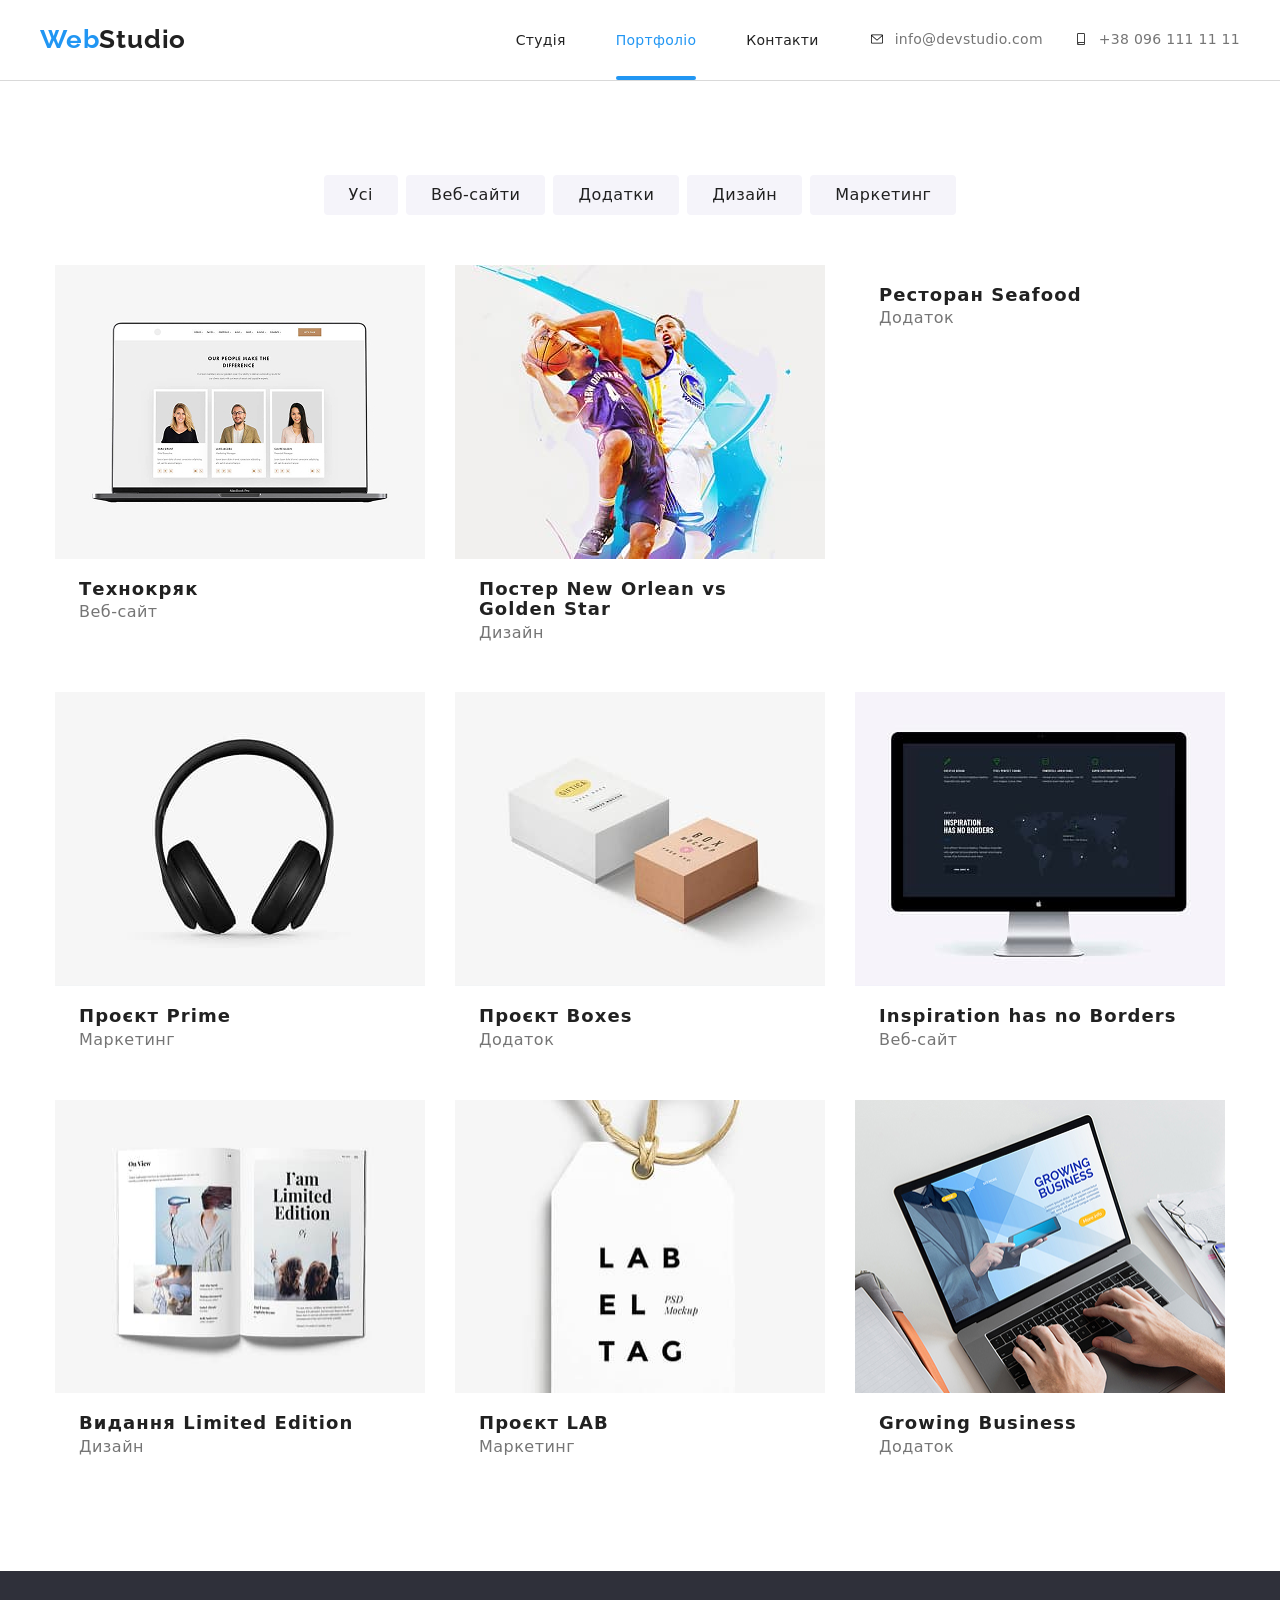
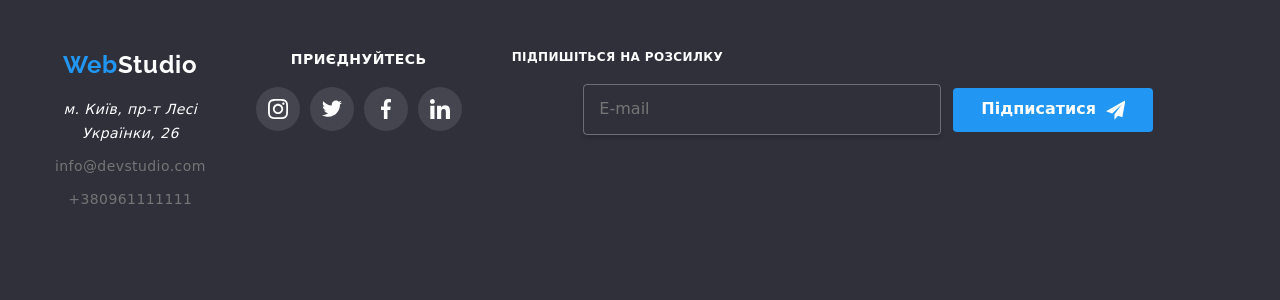
==== commit 83a3ddb2: "min-device-pixel-ratio і min-resolution.+ @2x,@1x" ====
--- a/portfolio.html
+++ b/portfolio.html
@@ -175,7 +175,7 @@
               <source media="(max-width: 480px)" srcset="./img/box-mobile@1x.jpg 1x, ./img/box-mobile@2x.jpg 2x">
               <img class="portfolio__img" src="./img/box.jpg" alt="box" />
             </picture>
-            <div class=" portfolio__overlay">
+            <div class="portfolio__overlay">
              <p>Ресурс пропонує комплексні пропозиції з різним рівнем функціоналу та сервісів. Все це дозволить відвідувачу отримати вичерпні відомості про компанію чи приватну особу.</p>
             </div>
           </div>
@@ -235,11 +235,10 @@
                 <source media="(max-width: 480px)" srcset="./img/business-mobile@1x.jpg 1x, ./img/business-mobile@2x.jpg 2x">
                 <img class="portfolio__img" src="./img/business.jpg" alt="business" />
               </picture>
-            </div>
-            <div class="portfolio__overlay">
-             <p>Ресурс пропонує комплексні пропозиції з різним рівнем функціоналу та сервісів. Все це дозволить відвідувачу отримати вичерпні відомості про компанію чи приватну особу.</p>
-            </div>
-          </div>
+              <div class="portfolio__overlay">
+               <p>Ресурс пропонує комплексні пропозиції з різним рівнем функціоналу та сервісів. Все це дозволить відвідувачу отримати вичерпні відомості про компанію чи приватну особу.</p>
+              </div>
+            </div>
             <h2 class="portfolio__title">Growing Business</h2>
             <p class="portfolio__category">Додаток</p>
           </li>
--- a/css/main.min.css
+++ b/css/main.min.css
@@ -1 +1 @@
-.footer__logo,.header__logo{font-family:"Raleway",sans-serif;text-decoration:none;font-weight:700;font-size:26px;letter-spacing:.8px}.footer__social,.team__social{width:44px;height:44px;display:flex;justify-content:center;align-items:center;border-radius:50%}button.btn,.btn,.portfolio__filters-btn{border-radius:4px;border:none;background-color:#2196f3;color:#fff;font-weight:700}body{min-width:320px}img{max-width:100%;height:auto}.container{width:100%;padding:0 15px;margin:0 auto}@media screen and (min-width: 480px){.container{max-width:480px}}@media screen and (min-width: 768px){.container{max-width:768px}.container__contacts-list{flex-direction:column}}@media screen and (min-width: 1200px){.container{max-width:1200px}}.header{position:relative;border-bottom:1px solid #d9d9d9}.header__container{display:flex;justify-content:space-between;align-items:center;gap:0;padding:16px 0}.header__logo{color:#212121;font-size:20px}.header__menu-btn{display:inline-flex;justify-content:center;align-items:center;width:40px;height:40px;background:rgba(0,0,0,0);border:none;cursor:pointer}.header__close-btn{position:absolute;top:20px;right:20px;background:rgba(0,0,0,0);border:none;font-size:32px;color:#757575}.header__close-btn:hover{color:#2196f3}.header__menu-icon{position:relative;display:block;width:24px;height:2px;background-color:#212121}.header__menu-icon::before,.header__menu-icon::after{content:"";position:absolute;left:0;width:24px;height:2px;background-color:#212121}.header__menu-icon::before{top:-8px}.header__menu-icon::after{top:8px}.header__icons{width:16px;height:12px;color:#757575;transition:color 250ms cubic-bezier(0.4, 0, 0.2, 1)}.header__menu-list{display:flex;justify-content:center;align-items:center;gap:0;flex-direction:column;gap:40px}.header__contacts-list{display:flex;justify-content:center;align-items:center;gap:0;flex-direction:column;gap:24px}.header__contacts{font-style:normal}.header__link{position:relative;display:block;text-decoration:none;font-size:40px;font-weight:500;letter-spacing:.02em;color:#212121;transition:color 250ms cubic-bezier(0.4, 0, 0.2, 1)}.header__link:hover,.header__link--active{color:#2196f3}.header__link::after{display:none}.header__contact{display:inline-flex;align-items:center;gap:10px;text-decoration:none;font-size:24px;font-weight:500;letter-spacing:.02em;color:#757575;transition:color 250ms cubic-bezier(0.4, 0, 0.2, 1)}.header__contact:hover{color:#2196f3}.header__contact:hover .header__icons{fill:#2196f3}@media screen and (min-width: 480px){.header__logo{font-size:24px}}@media screen and (max-width: 767px){.header__menu{display:flex;flex-direction:column;justify-content:space-between;position:fixed;inset:0;z-index:999;padding:48px 40px;background-color:#fff;transform:translateX(100%);transition:transform 250ms ease}.header__menu.is-open{transform:translateX(0)}.header__menu-list,.header__contacts-list{align-items:flex-start}.header__contacts-list{gap:32px;margin-bottom:64px}.header__contact:first-child{font-size:34px;color:#2196f3}}@media screen and (min-width: 768px){.header__container{padding:0}.header__logo{padding:24px 0;font-size:26px}.header__menu-btn,.header__close-btn{display:none}.header__menu{display:flex;align-items:center;gap:50px}.header__menu-list{flex-direction:row;gap:50px}.header__contacts-list{align-items:flex-start;gap:8px}.header__link{padding:32px 0;font-size:14px}.header__link::after{display:block;content:"";position:absolute;left:0;bottom:0;width:100%;height:4px;border-radius:2px;background-color:#2196f3;transform:scaleX(0);transition:transform 250ms cubic-bezier(0.4, 0, 0.2, 1)}.header__link:hover::after,.header__link--active::after{transform:scaleX(1)}.header__contact{font-size:12px}}@media screen and (min-width: 1200px){.header__contacts-list{display:flex;flex-direction:row;align-items:center;gap:30px}.header__contact{font-size:14px}}.header .socials{display:none;padding:0;margin:0;list-style:none}.header .social__link{text-decoration:none;font-size:18px;font-weight:500;color:#2196f3}@media screen and (max-width: 767px){.header .socials{display:flex;flex-wrap:wrap;gap:10px}}.logo-blue{color:#2196f3}.logo-white{color:#fff}.header__logo{animation:fadeInUp 1s ease}.hero{background-color:#2f303a;padding:118px 0 138px;background-image:linear-gradient(rgba(47, 48, 58, 0.4), rgba(47, 48, 58, 0.4)),url("../img/mobile/work.jpg");background-repeat:no-repeat;background-size:cover;background-position:center}@media only screen and (min-resolution: 192dpi),only screen and (min-resolution: 2dppx){.hero{background-image:linear-gradient(rgba(47, 48, 58, 0.4), rgba(47, 48, 58, 0.4)),url("../img/mobile/work@2x.jpg")}}.hero__title{margin:0 auto 24px;width:100%;max-width:100%;line-height:1.4;font-weight:900;font-size:26px;letter-spacing:1.56px;text-align:center;text-transform:uppercase;color:#fff}.hero__button{display:flex;justify-content:center;align-items:center;gap:0;border-radius:4px}@media screen and (min-width: 768px){.hero{padding:200px 0 220px;background-image:linear-gradient(rgba(47, 48, 58, 0.4), rgba(47, 48, 58, 0.4)),url("../img/tablet/work.jpg")}.hero__title{max-width:505px;font-size:44px;letter-spacing:2.64px;margin-bottom:30px}}@media only screen and (min-width: 768px)and (min-resolution: 192dpi),only screen and (min-width: 768px)and (min-resolution: 2dppx){.hero{background-image:linear-gradient(rgba(47, 48, 58, 0.4), rgba(47, 48, 58, 0.4)),url("../img/tablet/work@2x.jpg")}}@media screen and (min-width: 1200px){.hero{padding:200px 0 280px;background-image:linear-gradient(rgba(47, 48, 58, 0.4), rgba(47, 48, 58, 0.4)),url("../img/desktop/work.jpg")}.hero__title{width:696px;max-width:696px}}@media only screen and (min-width: 1200px)and (min-resolution: 192dpi),only screen and (min-width: 1200px)and (min-resolution: 2dppx){.hero{background-image:linear-gradient(rgba(47, 48, 58, 0.4), rgba(47, 48, 58, 0.4)),url("../img/desktop/work@2x.jpg")}}.backdrop{position:fixed;top:0;left:0;width:100%;height:100%;opacity:1;transition:opacity 250ms cubic-bezier(0.4, 0, 0.2, 1),visibility 250ms cubic-bezier(0.4, 0, 0.2, 1)}.backdrop.is-hidden{opacity:0;visibility:hidden;pointer-events:none}.backdrop.is-hidden .modal{transform:translate(-50%, -50%) scale(0.5);opacity:0}.no-scroll{overflow:hidden}.modal{position:relative;top:50%;left:50%;max-width:528px;max-height:581px;padding:40px 40px;background-color:#fff;transform:translate(-50%, -50%);border-radius:4px;box-shadow:0 2px 1px 0 rgba(0,0,0,.2),0 1px 1px 0 rgba(0,0,0,.14),0 1px 3px 0 rgba(0,0,0,.12);transform:translate(-50%, -50%) scale(1);transition:transform 250ms cubic-bezier(0.4, 0, 0.2, 1),opacity 250ms cubic-bezier(0.4, 0, 0.2, 1);opacity:1}.modal__close{position:absolute;top:15px;right:15px;border:1px solid rgba(0,0,0,.1)}.modal__close:hover{color:#2196f3}.modal__text{color:#212121;text-align:center;font-family:Roboto;font-size:20px;font-style:normal;font-weight:700;line-height:normal;letter-spacing:.6px;padding-bottom:12px}.details{padding-top:60px;padding-bottom:60px}.details__list{display:flex;justify-content:flex-start;align-items:flex-start;gap:0;flex-direction:column;gap:64px}.details__item{width:100%;text-align:left}.details__item:nth-child(2) .details__title::before{background-image:url("../img/clock.png")}.details__item:nth-child(3) .details__title::before{background-image:url("../img/diagram.png")}.details__item:nth-child(4) .details__title::before{background-image:url("../img/astronaut.png")}.details__title{margin-bottom:10px;font-weight:700;font-size:14px;letter-spacing:.42px;text-transform:uppercase;color:#212121}.details__title::before{content:"";display:block;width:100%;height:120px;margin-bottom:30px;border-radius:4px;background-color:#f5f4fa;background-image:url("../img/Group.png");background-repeat:no-repeat;background-position:center;background-size:70px 70px}.details__text{line-height:1.7;font-weight:400;font-size:14px;letter-spacing:.42px;color:#757575}@media screen and (min-width: 768px){.details{padding-top:94px;padding-bottom:0}.details__list{flex-direction:row;flex-wrap:wrap;justify-content:center;gap:30px}.details__item{flex-basis:calc(50% - 15px);max-width:calc(50% - 15px)}}@media screen and (min-width: 1200px){.details__list{flex-wrap:nowrap;justify-content:space-between;gap:30px}.details__item{flex-basis:auto;max-width:270px}.details__title::before{width:270px}}.services{display:none;padding:60px 0}.services__list{display:flex;justify-content:center;align-items:center;gap:0;flex-direction:column;gap:30px}.services__item{position:relative;width:100%;max-width:100%}.services__img{width:100%;display:block}.services__title{margin-bottom:30px;font-weight:700;font-size:28px;text-align:center;letter-spacing:.84px;color:#212121}.services__text{position:absolute;bottom:0;left:0;width:100%;height:70px;display:flex;justify-content:center;align-items:center;gap:0;background:rgba(47,48,58,.8);font-family:"Roboto";font-weight:700;font-size:14px;line-height:1;letter-spacing:.03em;text-transform:uppercase;color:#fff}@media screen and (min-width: 1200px){.services{display:block;padding:94px 0}.services__list{flex-direction:row;flex-wrap:nowrap;justify-content:center}.services__item{flex-basis:auto;max-width:370px}.services__title{margin-bottom:50px;font-weight:700;font-size:36px;text-align:center;letter-spacing:1.08px;color:#212121}}.team{background-color:#f5f4fa;padding:60px 0}.team__title{margin-bottom:30px;font-weight:700;font-size:28px;text-align:center;letter-spacing:.84px;color:#212121}.team__list{display:flex;justify-content:center;align-items:center;gap:0;flex-direction:column;gap:30px}.team__item{width:100%;max-width:100%;height:auto;border-radius:0 0 4px 4px;background:#fff;box-shadow:0 1px 3px rgba(0,0,0,.12),0 1px 1px rgba(0,0,0,.14),0 2px 1px rgba(0,0,0,.2)}.team__img{width:100%;height:auto;margin-bottom:30px}.team__name{font-weight:500;font-size:16px;letter-spacing:.48px;text-align:center;color:#212121;margin-bottom:10px}.team__role{font-weight:400;font-size:16px;letter-spacing:.48px;text-align:center;color:#757575;padding-bottom:24px}.team__icons{display:flex;justify-content:center;align-items:center;gap:0;gap:10px;margin-top:16px;margin-bottom:24px;fill:#afb1b8}.team__social{transition:all 250ms cubic-bezier(0.4, 0, 0.2, 1)}.team__social:hover{background-color:#2196f3}.team__social:hover .team__icon{fill:#fff}.team__icon{width:20px;height:20px;transition:all 250ms cubic-bezier(0.4, 0, 0.2, 1)}@media screen and (min-width: 480px){.team__title{font-weight:700;font-size:32px;text-align:center;letter-spacing:.96px;color:#212121}}@media screen and (min-width: 768px){.team{padding:94px 0}.team__title{margin-bottom:50px;font-weight:700;font-size:36px;text-align:center;letter-spacing:1.08px;color:#212121}.team__list{flex-direction:row;flex-wrap:wrap;justify-content:center}.team__item{flex-basis:calc(50% - 15px);max-width:calc(50% - 15px)}}@media screen and (min-width: 1200px){.team__list{flex-wrap:nowrap;justify-content:space-between}.team__item{width:270px;max-width:270px;height:428px;flex-basis:auto}.team__img{width:270px;height:260px}}.clients{padding:82px 15px 94px}.clients__title{font-weight:700;font-size:36px;text-align:center;letter-spacing:1.08px;color:#212121;padding-bottom:50px;letter-spacing:.03em}.clients__list{display:flex;justify-content:center;align-items:center;gap:0;flex-wrap:wrap;gap:15px;justify-content:center}.clients__item{width:100%;max-width:170px;height:92px;display:flex;justify-content:center;align-items:center;gap:0;border:1px solid #afb1b8;border-radius:4px;fill:#afb1b8;transition:border fill cubic-bezier(0.4, 0, 0.2, 1)}.clients__item:hover{border:1px solid #2196f3;fill:#2196f3}.clients__icon{width:106px;height:60px;transition:transform 250ms linear}.clients__icon:hover{animation:heartBeat 1s linear}@media(min-width: 768px){.clients{padding:82px 40px 94px}}@media(min-width: 1200px){.clients{padding:82px 215px 94px}}.footer{background-color:#2f303a;padding:60px 0;width:100%}.footer .container{display:flex;justify-content:center;align-items:center;gap:40px;flex-direction:column;width:100%}.footer__contacts{text-align:center}.footer__logo-wrap{margin-bottom:20px;text-align:center;width:100%}.footer__logo{color:#2196f3;font-size:24px}.footer__item{font-weight:400;font-size:14px;line-height:1.7;letter-spacing:.42px;color:#fff;margin-bottom:9px;text-align:center}.footer__link{text-decoration:none;color:#757575}.footer__link:hover{color:#fff}.footer__title{font-weight:700;font-size:14px;letter-spacing:.42px;color:#fff;text-align:center;text-transform:uppercase}.footer__icons{display:flex;gap:10px;margin-top:20px;justify-content:center}.footer__social{transition:all 250ms cubic-bezier(0.4, 0, 0.2, 1);display:flex;justify-content:center;align-items:center;gap:0;background:hsla(0,0%,100%,.1);fill:#fff}.footer__social:hover{background-color:#2196f3}.footer__icon-svg{width:20px;height:20px}.footer__form{width:100%;display:flex;flex-direction:column;align-items:center}.footer__form-title{font-weight:700;font-size:12px;text-transform:uppercase;letter-spacing:.03em;color:#fff;margin-bottom:20px;text-align:center}.footer__join{display:flex;justify-content:center;align-items:center;gap:0;gap:12px;flex-direction:column;width:100%}.footer__input{width:100%;max-width:450px;padding:15px;border-radius:4px;border:1px solid hsla(0,0%,100%,.3);background:rgba(0,0,0,0);color:#fff;box-shadow:0 4px 4px rgba(0,0,0,.15)}.footer__button{display:flex;justify-content:center;align-items:center;gap:0;padding:10px 28px;background-color:#2196f3;border:none;border-radius:4px;font-weight:700;font-size:16px;color:#fff;transition:background-color 250ms cubic-bezier(0.4, 0, 0.2, 1);width:200px}.footer__button:hover{background-color:rgb(12.8461538462,138.0961538462,237.6538461538)}.footer__button-icon{width:24px;height:24px;fill:#fff;margin-left:10px}@media screen and (min-width: 768px){.footer{padding:80px 0}.footer .container{flex-direction:column;align-items:center;gap:50px}.footer__join{flex-direction:column}.footer__form-title,.footer__title,.footer__item,.footer__logo-wrap{text-align:center}.footer__icons{justify-content:center}}@media screen and (min-width: 1200px){.footer .container{flex-direction:row;align-items:flex-start;justify-content:space-between}.footer__form{align-items:flex-start}.footer__form-title{text-align:left}.footer__join{flex-direction:row}.footer__input{width:358px}}.portfolio{padding:60px 0}@media screen and (min-width: 1200px){.portfolio{padding:94px 0}}.portfolio__filters{display:flex;justify-content:center;align-items:center;gap:8px;flex-wrap:wrap;justify-content:center;margin-bottom:40px}@media screen and (min-width: 1200px){.portfolio__filters{margin-bottom:50px}}.portfolio__filters-btn{outline:none;font-family:inherit;font-size:16px;font-weight:500;line-height:1.6;letter-spacing:.48px;color:#212121;background-color:#f5f4fa;padding:6px 24px;border:1px solid rgba(0,0,0,0);border-radius:4px;cursor:pointer;transition:background-color 250ms cubic-bezier(0.4, 0, 0.2, 1),color 250ms cubic-bezier(0.4, 0, 0.2, 1),border-color 250ms cubic-bezier(0.4, 0, 0.2, 1)}.portfolio__filters-btn:hover,.portfolio__filters-btn:focus{background-color:#2196f3;color:#f5f4fa;border-color:#2196f3}.portfolio__filters-btn:focus-visible{outline:2px solid #2196f3;outline-offset:2px}.portfolio__list{display:flex;flex-wrap:wrap;gap:30px}.portfolio__item{width:100%;background:rgba(0,0,0,0);transition:box-shadow 250ms cubic-bezier(0.4, 0, 0.2, 1)}.portfolio__item:hover{box-shadow:0 1px 1px rgba(0,0,0,.12),0 4px 4px rgba(0,0,0,.06),1px 4px 6px rgba(0,0,0,.16)}.portfolio__item:hover .portfolio__overlay{transform:translateY(0)}.portfolio__thumb{position:relative;overflow:hidden}.portfolio__img{width:100%;height:auto;display:block;-o-object-fit:cover;object-fit:cover}.portfolio__overlay{position:absolute;top:0;left:0;width:100%;height:100%;background-color:rgba(33,150,243,.9);color:#f5f4fa;display:flex;align-items:center;justify-content:center;font-size:18px;font-weight:400;line-height:28px;letter-spacing:.54px;padding:24px;transform:translateY(100%);transition:transform 250ms cubic-bezier(0.4, 0, 0.2, 1)}.portfolio__title{margin:20px 24px 4px;font-weight:700;font-size:18px;letter-spacing:1.08px;color:#212121}.portfolio__category{margin:0 24px 20px;font-weight:400;font-size:16px;letter-spacing:.48px;color:#757575}@media screen and (min-width: 480px){.portfolio__item{flex-basis:100%}}@media screen and (min-width: 768px){.portfolio__item{flex-basis:calc((100% - 30px)/2)}}@media screen and (min-width: 1200px){.portfolio__item{flex-basis:calc((100% - 60px)/3)}}.modal__input-wrap{position:relative;margin-bottom:10px}.modal__label{color:#757575;font-family:Roboto;font-size:12px;font-style:normal;font-weight:400;line-height:normal;letter-spacing:.12px;margin-bottom:4px}.modal__input{padding-left:40px}.modal__icon{position:absolute;left:12px;transform:translateY(50%)}.btn{display:block;margin:30px auto 40px}.modal__input,.modal__textarea{width:448px;height:40px;padding:11px;border-radius:4px;border:1px solid rgba(33,33,33,.2)}.modal__input:focus,.modal__textarea:focus{border:1px solid #2196f3;outline:none}.modal__input-wrap:focus-within .modal__icon{fill:#2196f3}.modal__textarea{height:120px;margin-bottom:20px;font-weight:400;font-size:12px;letter-spacing:.01em;color:rgba(117,117,117,.5)}.modal__checkbox{color:#757575}.modal__checkbox a{color:#2196f3}button.btn{display:flex;align-items:center;justify-content:center;font-family:"Roboto",sans-serif;font-weight:700;font-size:14px;line-height:1;letter-spacing:.6px;white-space:nowrap;background-color:#2196f3;color:#fff;box-shadow:0 4px 4px rgba(0,0,0,.15);padding:12px 24px;width:auto}/*# sourceMappingURL=main.min.css.map */+.footer__logo,.header__logo{font-family:"Raleway",sans-serif;text-decoration:none;font-weight:700;font-size:26px;letter-spacing:.8px}.footer__social,.team__social{width:44px;height:44px;display:flex;justify-content:center;align-items:center;border-radius:50%}button.btn,.btn,.portfolio__filters-btn{border-radius:4px;border:none;background-color:#2196f3;color:#fff;font-weight:700}body{min-width:320px}img{max-width:100%;height:auto}.container{width:100%;padding:0 15px;margin:0 auto}@media screen and (min-width: 480px){.container{max-width:480px}}@media screen and (min-width: 768px){.container{max-width:768px}.container__contacts-list{flex-direction:column}}@media screen and (min-width: 1200px){.container{max-width:1200px}}.header{position:relative;border-bottom:1px solid #d9d9d9}.header__container{display:flex;justify-content:space-between;align-items:center;gap:0;padding:16px 0}.header__logo{color:#212121;font-size:20px}.header__menu-btn{display:inline-flex;justify-content:center;align-items:center;width:40px;height:40px;background:rgba(0,0,0,0);border:none;cursor:pointer}.header__close-btn{position:absolute;top:20px;right:20px;background:rgba(0,0,0,0);border:none;font-size:32px;color:#757575}.header__close-btn:hover{color:#2196f3}.header__menu-icon{position:relative;display:block;width:24px;height:2px;background-color:#212121}.header__menu-icon::before,.header__menu-icon::after{content:"";position:absolute;left:0;width:24px;height:2px;background-color:#212121}.header__menu-icon::before{top:-8px}.header__menu-icon::after{top:8px}.header__icons{width:16px;height:12px;color:#757575;transition:color 250ms cubic-bezier(0.4, 0, 0.2, 1)}.header__menu-list{display:flex;justify-content:center;align-items:center;gap:0;flex-direction:column;gap:40px}.header__contacts-list{display:flex;justify-content:center;align-items:center;gap:0;flex-direction:column;gap:24px}.header__contacts{font-style:normal}.header__link{position:relative;display:block;text-decoration:none;font-size:40px;font-weight:500;letter-spacing:.02em;color:#212121;transition:color 250ms cubic-bezier(0.4, 0, 0.2, 1)}.header__link:hover,.header__link--active{color:#2196f3}.header__link::after{display:none}.header__contact{display:inline-flex;align-items:center;gap:10px;text-decoration:none;font-size:24px;font-weight:500;letter-spacing:.02em;color:#757575;transition:color 250ms cubic-bezier(0.4, 0, 0.2, 1)}.header__contact:hover{color:#2196f3}.header__contact:hover .header__icons{fill:#2196f3}@media screen and (min-width: 480px){.header__logo{font-size:24px}}@media screen and (max-width: 767px){.header__menu{display:flex;flex-direction:column;justify-content:space-between;position:fixed;inset:0;z-index:999;padding:48px 40px;background-color:#fff;transform:translateX(100%);transition:transform 250ms ease}.header__menu.is-open{transform:translateX(0)}.header__menu-list,.header__contacts-list{align-items:flex-start}.header__contacts-list{gap:32px;margin-bottom:64px}.header__contact:first-child{font-size:34px;color:#2196f3}}@media screen and (min-width: 768px){.header__container{padding:0}.header__logo{padding:24px 0;font-size:26px}.header__menu-btn,.header__close-btn{display:none}.header__menu{display:flex;align-items:center;gap:50px}.header__menu-list{flex-direction:row;gap:50px}.header__contacts-list{align-items:flex-start;gap:8px}.header__link{padding:32px 0;font-size:14px}.header__link::after{display:block;content:"";position:absolute;left:0;bottom:0;width:100%;height:4px;border-radius:2px;background-color:#2196f3;transform:scaleX(0);transition:transform 250ms cubic-bezier(0.4, 0, 0.2, 1)}.header__link:hover::after,.header__link--active::after{transform:scaleX(1)}.header__contact{font-size:12px}}@media screen and (min-width: 1200px){.header__contacts-list{display:flex;flex-direction:row;align-items:center;gap:30px}.header__contact{font-size:14px}}.header .socials{display:none;padding:0;margin:0;list-style:none}.header .social__link{text-decoration:none;font-size:18px;font-weight:500;color:#2196f3}@media screen and (max-width: 767px){.header .socials{display:flex;flex-wrap:wrap;gap:10px}}.logo-blue{color:#2196f3}.logo-white{color:#fff}.header__logo{animation:fadeInUp 1s ease}.hero{background-color:#2f303a;padding:118px 0 138px;background-image:linear-gradient(rgba(47, 48, 58, 0.4), rgba(47, 48, 58, 0.4)),url("../img/work-mobile@1x.jpg");background-repeat:no-repeat;background-size:cover;background-position:center}@media only screen and (min-resolution: 192dpi),only screen and (min-resolution: 2dppx){.hero{background-image:linear-gradient(rgba(47, 48, 58, 0.4), rgba(47, 48, 58, 0.4)),url("../img/work-mobile@2x.jpg")}}.hero__title{margin:0 auto 24px;width:100%;max-width:100%;line-height:1.4;font-weight:900;font-size:26px;letter-spacing:1.56px;text-align:center;text-transform:uppercase;color:#fff}.hero__button{display:flex;justify-content:center;align-items:center;gap:0;border-radius:4px}@media screen and (min-width: 768px){.hero{padding:200px 0 220px;background-image:linear-gradient(rgba(47, 48, 58, 0.4), rgba(47, 48, 58, 0.4)),url("../img/work-tablet@1x.jpg")}.hero__title{max-width:505px;font-size:44px;letter-spacing:2.64px;margin-bottom:30px}}@media only screen and (min-width: 768px)and (min-resolution: 192dpi),only screen and (min-width: 768px)and (min-resolution: 2dppx){.hero{background-image:linear-gradient(rgba(47, 48, 58, 0.4), rgba(47, 48, 58, 0.4)),url("../img/work-tablet@2x.jpg")}}@media screen and (min-width: 1200px){.hero{padding:200px 0 280px;background-image:linear-gradient(rgba(47, 48, 58, 0.4), rgba(47, 48, 58, 0.4)),url("../img/work-desktop@1x.jpg")}.hero__title{width:696px;max-width:696px}}@media only screen and (min-width: 1200px)and (min-resolution: 192dpi),only screen and (min-width: 1200px)and (min-resolution: 2dppx){.hero{background-image:linear-gradient(rgba(47, 48, 58, 0.4), rgba(47, 48, 58, 0.4)),url("../img/work-desktop@2x.jpg")}}.backdrop{position:fixed;top:0;left:0;width:100%;height:100%;opacity:1;transition:opacity 250ms cubic-bezier(0.4, 0, 0.2, 1),visibility 250ms cubic-bezier(0.4, 0, 0.2, 1)}.backdrop.is-hidden{opacity:0;visibility:hidden;pointer-events:none}.backdrop.is-hidden .modal{transform:translate(-50%, -50%) scale(0.5);opacity:0}.no-scroll{overflow:hidden}.modal{position:relative;top:50%;left:50%;max-width:528px;max-height:581px;padding:40px 40px;background-color:#fff;transform:translate(-50%, -50%);border-radius:4px;box-shadow:0 2px 1px 0 rgba(0,0,0,.2),0 1px 1px 0 rgba(0,0,0,.14),0 1px 3px 0 rgba(0,0,0,.12);transform:translate(-50%, -50%) scale(1);transition:transform 250ms cubic-bezier(0.4, 0, 0.2, 1),opacity 250ms cubic-bezier(0.4, 0, 0.2, 1);opacity:1}.modal__close{position:absolute;top:15px;right:15px;border:1px solid rgba(0,0,0,.1)}.modal__close:hover{color:#2196f3}.modal__text{color:#212121;text-align:center;font-family:Roboto;font-size:20px;font-style:normal;font-weight:700;line-height:normal;letter-spacing:.6px;padding-bottom:12px}.details{padding-top:60px;padding-bottom:60px}.details__list{display:flex;justify-content:flex-start;align-items:flex-start;gap:0;flex-direction:column;gap:64px}.details__item{width:100%;text-align:left}.details__item:nth-child(2) .details__title::before{background-image:url("../img/clock.png")}.details__item:nth-child(3) .details__title::before{background-image:url("../img/diagram.png")}.details__item:nth-child(4) .details__title::before{background-image:url("../img/astronaut.png")}.details__title{margin-bottom:10px;font-weight:700;font-size:14px;letter-spacing:.42px;text-transform:uppercase;color:#212121}.details__title::before{content:"";display:block;width:100%;height:120px;margin-bottom:30px;border-radius:4px;background-color:#f5f4fa;background-image:url("../img/Group.png");background-repeat:no-repeat;background-position:center;background-size:70px 70px}.details__text{line-height:1.7;font-weight:400;font-size:14px;letter-spacing:.42px;color:#757575}@media screen and (min-width: 768px){.details{padding-top:94px;padding-bottom:0}.details__list{flex-direction:row;flex-wrap:wrap;justify-content:center;gap:30px}.details__item{flex-basis:calc(50% - 15px);max-width:calc(50% - 15px)}}@media screen and (min-width: 1200px){.details__list{flex-wrap:nowrap;justify-content:space-between;gap:30px}.details__item{flex-basis:auto;max-width:270px}.details__title::before{width:270px}}.services{display:none;padding:60px 0}.services__list{display:flex;justify-content:center;align-items:center;gap:0;flex-direction:column;gap:30px}.services__item{position:relative;width:100%;max-width:100%}.services__img{width:100%;display:block}.services__title{margin-bottom:30px;font-weight:700;font-size:28px;text-align:center;letter-spacing:.84px;color:#212121}.services__text{position:absolute;bottom:0;left:0;width:100%;height:70px;display:flex;justify-content:center;align-items:center;gap:0;background:rgba(47,48,58,.8);font-family:"Roboto";font-weight:700;font-size:14px;line-height:1;letter-spacing:.03em;text-transform:uppercase;color:#fff}@media screen and (min-width: 1200px){.services{display:block;padding:94px 0}.services__list{flex-direction:row;flex-wrap:nowrap;justify-content:center}.services__item{flex-basis:auto;max-width:370px}.services__title{margin-bottom:50px;font-weight:700;font-size:36px;text-align:center;letter-spacing:1.08px;color:#212121}}.team{background-color:#f5f4fa;padding:60px 0}.team__title{margin-bottom:30px;font-weight:700;font-size:28px;text-align:center;letter-spacing:.84px;color:#212121}.team__list{display:flex;justify-content:center;align-items:center;gap:0;flex-direction:column;gap:30px}.team__item{width:100%;max-width:100%;height:auto;border-radius:0 0 4px 4px;background:#fff;box-shadow:0 1px 3px rgba(0,0,0,.12),0 1px 1px rgba(0,0,0,.14),0 2px 1px rgba(0,0,0,.2)}.team__img{width:100%;height:auto;margin-bottom:30px}.team__name{font-weight:500;font-size:16px;letter-spacing:.48px;text-align:center;color:#212121;margin-bottom:10px}.team__role{font-weight:400;font-size:16px;letter-spacing:.48px;text-align:center;color:#757575;padding-bottom:24px}.team__icons{display:flex;justify-content:center;align-items:center;gap:0;gap:10px;margin-top:16px;margin-bottom:24px;fill:#afb1b8}.team__social{transition:all 250ms cubic-bezier(0.4, 0, 0.2, 1)}.team__social:hover{background-color:#2196f3}.team__social:hover .team__icon{fill:#fff}.team__icon{width:20px;height:20px;transition:all 250ms cubic-bezier(0.4, 0, 0.2, 1)}@media screen and (min-width: 480px){.team__title{font-weight:700;font-size:32px;text-align:center;letter-spacing:.96px;color:#212121}}@media screen and (min-width: 768px){.team{padding:94px 0}.team__title{margin-bottom:50px;font-weight:700;font-size:36px;text-align:center;letter-spacing:1.08px;color:#212121}.team__list{flex-direction:row;flex-wrap:wrap;justify-content:center}.team__item{flex-basis:calc(50% - 15px);max-width:calc(50% - 15px)}}@media screen and (min-width: 1200px){.team__list{flex-wrap:nowrap;justify-content:space-between}.team__item{width:270px;max-width:270px;height:428px;flex-basis:auto}.team__img{width:270px;height:260px}}.clients{padding:82px 15px 94px}.clients__title{font-weight:700;font-size:36px;text-align:center;letter-spacing:1.08px;color:#212121;padding-bottom:50px;letter-spacing:.03em}.clients__list{display:flex;justify-content:center;align-items:center;gap:0;flex-wrap:wrap;gap:15px;justify-content:center}.clients__item{width:100%;max-width:170px;height:92px;display:flex;justify-content:center;align-items:center;gap:0;border:1px solid #afb1b8;border-radius:4px;fill:#afb1b8;transition:border fill cubic-bezier(0.4, 0, 0.2, 1)}.clients__item:hover{border:1px solid #2196f3;fill:#2196f3}.clients__icon{width:106px;height:60px;transition:transform 250ms linear}.clients__icon:hover{animation:heartBeat 1s linear}@media(min-width: 768px){.clients{padding:82px 40px 94px}}@media(min-width: 1200px){.clients{padding:82px 215px 94px}}.footer{background-color:#2f303a;padding:60px 0;width:100%}.footer .container{display:flex;justify-content:center;align-items:center;gap:40px;flex-direction:column;width:100%}.footer__contacts{text-align:center}.footer__logo-wrap{margin-bottom:20px;text-align:center;width:100%}.footer__logo{color:#2196f3;font-size:24px}.footer__item{font-weight:400;font-size:14px;line-height:1.7;letter-spacing:.42px;color:#fff;margin-bottom:9px;text-align:center}.footer__link{text-decoration:none;color:#757575}.footer__link:hover{color:#fff}.footer__title{font-weight:700;font-size:14px;letter-spacing:.42px;color:#fff;text-align:center;text-transform:uppercase}.footer__icons{display:flex;gap:10px;margin-top:20px;justify-content:center}.footer__social{transition:all 250ms cubic-bezier(0.4, 0, 0.2, 1);display:flex;justify-content:center;align-items:center;gap:0;background:hsla(0,0%,100%,.1);fill:#fff}.footer__social:hover{background-color:#2196f3}.footer__icon-svg{width:20px;height:20px}.footer__form{width:100%;display:flex;flex-direction:column;align-items:center}.footer__form-title{font-weight:700;font-size:12px;text-transform:uppercase;letter-spacing:.03em;color:#fff;margin-bottom:20px;text-align:center}.footer__join{display:flex;justify-content:center;align-items:center;gap:0;gap:12px;flex-direction:column;width:100%}.footer__input{width:100%;max-width:450px;padding:15px;border-radius:4px;border:1px solid hsla(0,0%,100%,.3);background:rgba(0,0,0,0);color:#fff;box-shadow:0 4px 4px rgba(0,0,0,.15)}.footer__button{display:flex;justify-content:center;align-items:center;gap:0;padding:10px 28px;background-color:#2196f3;border:none;border-radius:4px;font-weight:700;font-size:16px;color:#fff;transition:background-color 250ms cubic-bezier(0.4, 0, 0.2, 1);width:200px}.footer__button:hover{background-color:rgb(12.8461538462,138.0961538462,237.6538461538)}.footer__button-icon{width:24px;height:24px;fill:#fff;margin-left:10px}@media screen and (min-width: 768px){.footer{padding:80px 0}.footer .container{flex-direction:column;align-items:center;gap:50px}.footer__join{flex-direction:column}.footer__form-title,.footer__title,.footer__item,.footer__logo-wrap{text-align:center}.footer__icons{justify-content:center}}@media screen and (min-width: 1200px){.footer .container{flex-direction:row;align-items:flex-start;justify-content:space-between}.footer__form{align-items:flex-start}.footer__form-title{text-align:left}.footer__join{flex-direction:row}.footer__input{width:358px}}.portfolio{padding:60px 0}@media screen and (min-width: 1200px){.portfolio{padding:94px 0}}.portfolio__filters{display:flex;justify-content:center;align-items:center;gap:8px;flex-wrap:wrap;justify-content:center;margin-bottom:40px}@media screen and (min-width: 1200px){.portfolio__filters{margin-bottom:50px}}.portfolio__filters-btn{outline:none;font-family:inherit;font-size:16px;font-weight:500;line-height:1.6;letter-spacing:.48px;color:#212121;background-color:#f5f4fa;padding:6px 24px;border:1px solid rgba(0,0,0,0);border-radius:4px;cursor:pointer;transition:background-color 250ms cubic-bezier(0.4, 0, 0.2, 1),color 250ms cubic-bezier(0.4, 0, 0.2, 1),border-color 250ms cubic-bezier(0.4, 0, 0.2, 1)}.portfolio__filters-btn:hover,.portfolio__filters-btn:focus{background-color:#2196f3;color:#f5f4fa;border-color:#2196f3}.portfolio__filters-btn:focus-visible{outline:2px solid #2196f3;outline-offset:2px}.portfolio__list{display:flex;flex-wrap:wrap;gap:30px}.portfolio__item{width:100%;background:rgba(0,0,0,0);transition:box-shadow 250ms cubic-bezier(0.4, 0, 0.2, 1)}.portfolio__item:hover{box-shadow:0 1px 1px rgba(0,0,0,.12),0 4px 4px rgba(0,0,0,.06),1px 4px 6px rgba(0,0,0,.16)}.portfolio__item:hover .portfolio__overlay{transform:translateY(0)}.portfolio__thumb{position:relative;overflow:hidden}.portfolio__img{width:100%;height:auto;display:block;-o-object-fit:cover;object-fit:cover}.portfolio__overlay{position:absolute;top:0;left:0;width:100%;height:100%;background-color:rgba(33,150,243,.9);color:#f5f4fa;display:flex;align-items:center;justify-content:center;font-size:18px;font-weight:400;line-height:28px;letter-spacing:.54px;padding:24px;transform:translateY(100%);transition:transform 250ms cubic-bezier(0.4, 0, 0.2, 1)}.portfolio__title{margin:20px 24px 4px;font-weight:700;font-size:18px;letter-spacing:1.08px;color:#212121}.portfolio__category{margin:0 24px 20px;font-weight:400;font-size:16px;letter-spacing:.48px;color:#757575}@media screen and (min-width: 480px){.portfolio__item{flex-basis:100%}}@media screen and (min-width: 768px){.portfolio__item{flex-basis:calc((100% - 30px)/2)}}@media screen and (min-width: 1200px){.portfolio__item{flex-basis:calc((100% - 60px)/3)}}.modal__input-wrap{position:relative;margin-bottom:10px}.modal__label{color:#757575;font-family:Roboto;font-size:12px;font-style:normal;font-weight:400;line-height:normal;letter-spacing:.12px;margin-bottom:4px}.modal__input{padding-left:40px}.modal__icon{position:absolute;left:12px;transform:translateY(50%)}.btn{display:block;margin:30px auto 40px}.modal__input,.modal__textarea{width:448px;height:40px;padding:11px;border-radius:4px;border:1px solid rgba(33,33,33,.2)}.modal__input:focus,.modal__textarea:focus{border:1px solid #2196f3;outline:none}.modal__input-wrap:focus-within .modal__icon{fill:#2196f3}.modal__textarea{height:120px;margin-bottom:20px;font-weight:400;font-size:12px;letter-spacing:.01em;color:rgba(117,117,117,.5)}.modal__checkbox{color:#757575}.modal__checkbox a{color:#2196f3}button.btn{display:flex;align-items:center;justify-content:center;font-family:"Roboto",sans-serif;font-weight:700;font-size:14px;line-height:1;letter-spacing:.6px;white-space:nowrap;background-color:#2196f3;color:#fff;box-shadow:0 4px 4px rgba(0,0,0,.15);padding:12px 24px;width:auto}/*# sourceMappingURL=main.min.css.map */
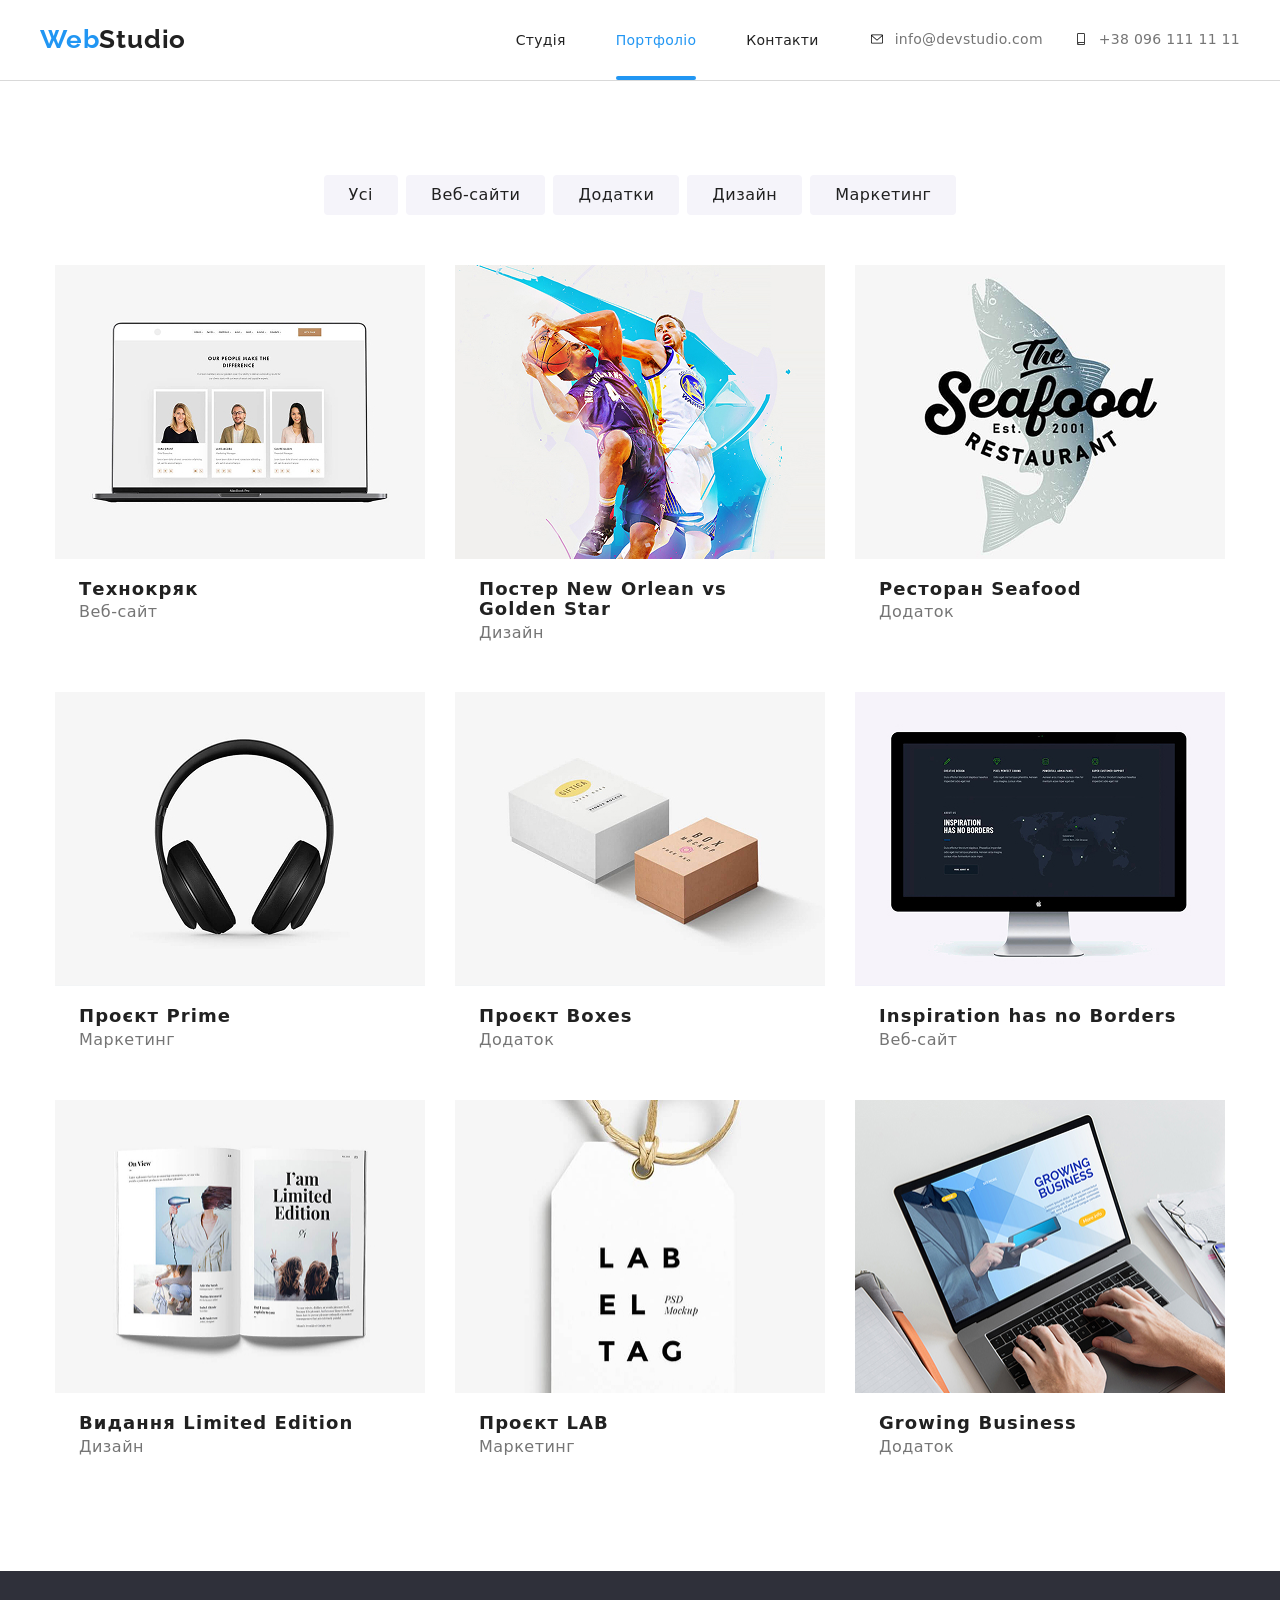
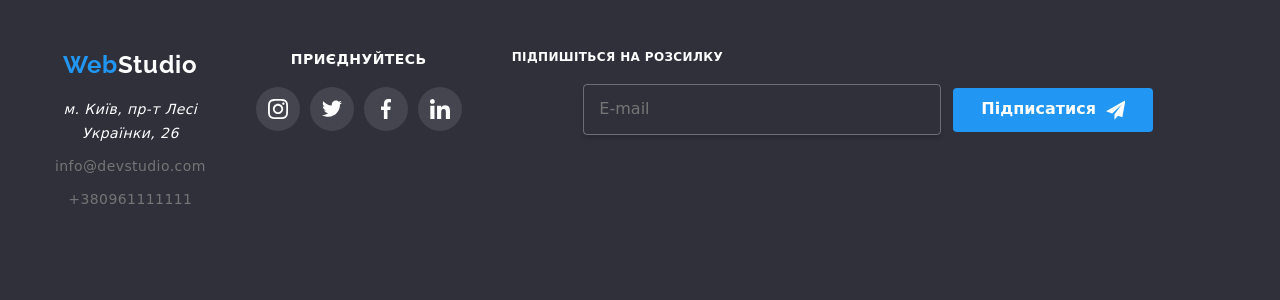
==== commit d78ea071: "min-device-pixel-ratio, min-resolution, @1x,@2x" ====
--- a/portfolio.html
+++ b/portfolio.html
@@ -238,7 +238,6 @@
               <div class="portfolio__overlay">
                <p>Ресурс пропонує комплексні пропозиції з різним рівнем функціоналу та сервісів. Все це дозволить відвідувачу отримати вичерпні відомості про компанію чи приватну особу.</p>
               </div>
-            </div>
             <h2 class="portfolio__title">Growing Business</h2>
             <p class="portfolio__category">Додаток</p>
           </li>
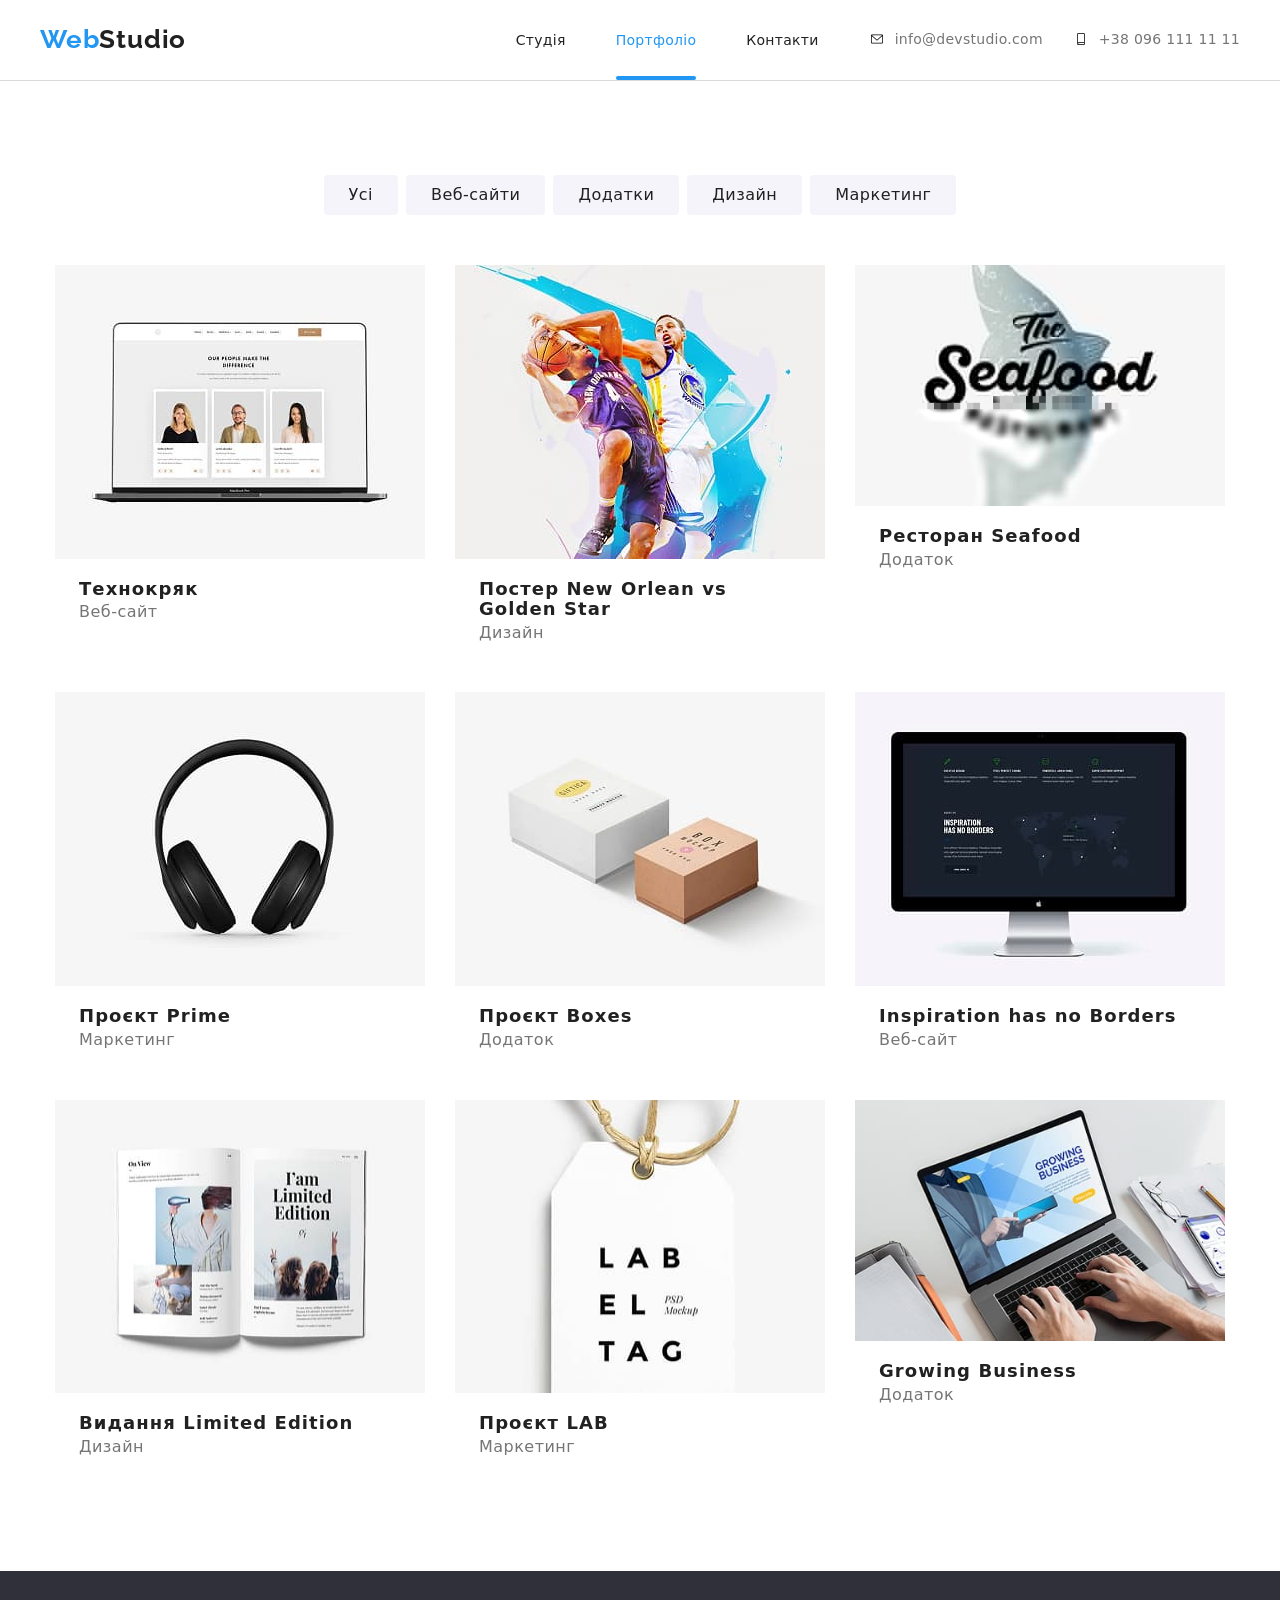
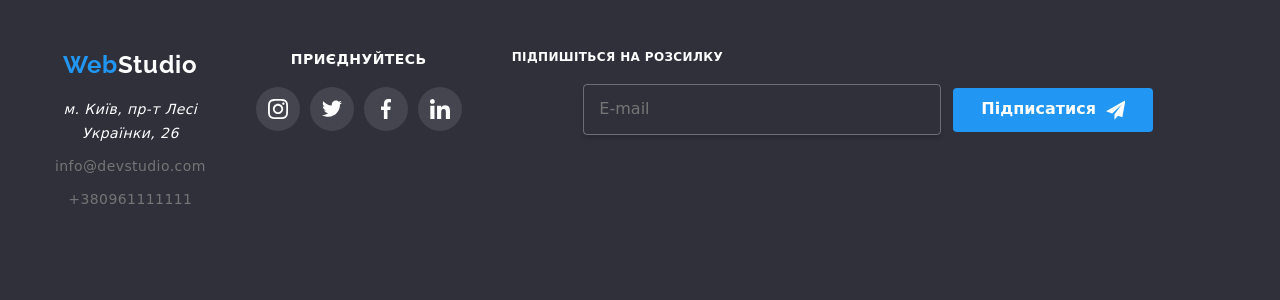
==== commit 6af4a21a: "porftolio @2x,@1x" ====
--- a/portfolio.html
+++ b/portfolio.html
@@ -110,10 +110,9 @@
           <li class="portfolio__item">
             <div class="portfolio__thumb">
               <picture>
-                <source media="(max-width: 1200px)" srcset="./img/web-desktop@1x.jpg 1x, ./img/web-desktop@2x.jpg 2x">
-                <source media="(max-width: 768px)" srcset="./img/web-tablet@1x.jpg 1x, ./img/web-tablet@2x.jpg 2x">
-                <source media="(max-width: 480px)" srcset="./img/web-mobile@1x.jpg 1x, ./img/web-mobile@2x.jpg 2x">
-                <img class="portfolio__img" src="./img/web.jpg" alt="web" />
+                <source media="(min-width: 1200px)" srcset="./img/web-desktop@1x.jpg 1x, ./img/web-desktop@2x.jpg 2x">
+                <source media="(min-width: 768px)" srcset="./img/web-tablet@1x.jpg 1x, ./img/web-tablet@2x.jpg 2x">
+                <img class="portfolio__img" src="./img/web-mobile@1x.jpg" srcset="./img/web-mobile@1x.jpg 1x, ./img/web-mobile@2x.jpg 2x" alt="web" />
               </picture>
             <div class="portfolio__overlay">
              <p>Ресурс пропонує комплексні пропозиції з різним рівнем функціоналу та сервісів. Все це дозволить відвідувачу отримати вичерпні відомості про компанію чи приватну особу.</p>
@@ -125,10 +124,9 @@
           <li class="portfolio__item">
             <div class="portfolio__thumb">
             <picture>
-              <source media="(max-width: 1200px)" srcset="./img/basket-desktop@1x.jpg 1x, ./img/basket-desktop@2x.jpg 2x">
-              <source media="(max-width: 768px)" srcset="./img/basket-tablet@1x.jpg 1x, ./img/basket-tablet@2x.jpg 2x">
-              <source media="(max-width: 480px)" srcset="./img/basket-mobile@1x.jpg 1x, ./img/basket-mobile@2x.jpg 2x">
-              <img class="portfolio__img" src="./img/basket.jpg" alt="basket" />
+              <source media="(min-width: 1200px)" srcset="./img/basket-desktop@1x.jpg 1x, ./img/basket-desktop@2x.jpg 2x">
+              <source media="(min-width: 768px)" srcset="./img/basket-tablet@1x.jpg 1x, ./img/basket-tablet@2x.jpg 2x">
+              <img class="portfolio__img" src="./img/basket-mobile@1x.jpg" srcset="./img/basket-mobile@1x.jpg 1x, ./img/basket-mobile@2x.jpg 2x" alt="basket" />
             </picture>
             <div class="portfolio__overlay">
              <p>Ресурс пропонує комплексні пропозиції з різним рівнем функціоналу та сервісів. Все це дозволить відвідувачу отримати вичерпні відомості про компанію чи приватну особу.</p>
@@ -140,10 +138,9 @@
           <li class="portfolio__item">
             <div class="portfolio__thumb">
             <picture>
-              <source media="(max-width: 1200px)" srcset="./img/seafood-desktop@1x.jpg 1x, ./img/seafood-desktop@2x.jpg 2x">
-              <source media="(max-width: 768px)" srcset="./img/seafood-tablet@1x.jpg 1x, ./img/seafood-tablet@2x.jpg 2x">
-              <source media="(max-width: 480px)" srcset="./img/seafood-mobile@1x.jpg 1x, ./img/seafood-mobile@2x.jpg 2x">
-              <img class="portfolio__img" src="./img/seafood.jpg" alt="seafood" />
+              <source media="(min-width: 1200px)" srcset="./img/seafood-desktop@1x.jpg 1x, ./img/seafood-desktop@2x.jpg 2x">
+              <source media="(min-width: 768px)" srcset="./img/seafood-tablet@1x.jpg 1x, ./img/seafood-tablet@2x.jpg 2x">
+              <img class="portfolio__img" src="./img/seafood-mobile@1x.jpg" srcset="./img/seafood-mobile@1x.jpg 1x, ./img/seafood-mobile@2x.jpg 2x" alt="seafood" />
             </picture>
             <div class="portfolio__overlay">
              <p>Ресурс пропонує комплексні пропозиції з різним рівнем функціоналу та сервісів. Все це дозволить відвідувачу отримати вичерпні відомості про компанію чи приватну особу.</p>
@@ -155,10 +152,9 @@
           <li class="portfolio__item">
             <div class="portfolio__thumb">
               <picture>
-                <source media="(max-width: 1200px)" srcset="./img/headphones-desktop@1x.jpg 1x, ./img/headphones-desktop@2x.jpg 2x">
-                <source media="(max-width: 768px)" srcset="./img/headphones-tablet@1x.jpg 1x, ./img/headphones-tablet@2x.jpg 2x">
-                <source media="(max-width: 480px)" srcset="./img/headphones-mobile@1x.jpg 1x, ./img/headphones-mobile@2x.jpg 2x">
-                <img class="portfolio__img" src="./img/headphones.jpg" alt="headphones" />
+                <source media="(min-width: 1200px)" srcset="./img/headphones-desktop@1x.jpg 1x, ./img/headphones-desktop@2x.jpg 2x">
+                <source media="(min-width: 768px)" srcset="./img/headphones-tablet@1x.jpg 1x, ./img/headphones-tablet@2x.jpg 2x">
+                <img class="portfolio__img" src="./img/headphones-mobile@1x.jpg" srcset="./img/headphones-mobile@1x.jpg 1x, ./img/headphones-mobile@2x.jpg 2x" alt="headphones" />
               </picture>
             <div class="portfolio__overlay">
              <p>Ресурс пропонує комплексні пропозиції з різним рівнем функціоналу та сервісів. Все це дозволить відвідувачу отримати вичерпні відомості про компанію чи приватну особу.</p>
@@ -170,10 +166,9 @@
           <li class="portfolio__item">
             <div class="portfolio__thumb">
             <picture>
-              <source media="(max-width: 1200px)" srcset="./img/box-desktop@1x.jpg 1x, ./img/box-desktop@2x.jpg 2x">
-              <source media="(max-width: 768px)" srcset="./img/box-tablet@1x.jpg 1x, ./img/box-tablet@2x.jpg 2x">
-              <source media="(max-width: 480px)" srcset="./img/box-mobile@1x.jpg 1x, ./img/box-mobile@2x.jpg 2x">
-              <img class="portfolio__img" src="./img/box.jpg" alt="box" />
+              <source media="(min-width: 1200px)" srcset="./img/box-desktop@1x.jpg 1x, ./img/box-desktop@2x.jpg 2x">
+              <source media="(min-width: 768px)" srcset="./img/box-tablet@1x.jpg 1x, ./img/box-tablet@2x.jpg 2x">
+              <img class="portfolio__img" src="./img/box-mobile@1x.jpg" srcset="./img/box-mobile@1x.jpg 1x, ./img/box-mobile@2x.jpg 2x" alt="box" />
             </picture>
             <div class="portfolio__overlay">
              <p>Ресурс пропонує комплексні пропозиції з різним рівнем функціоналу та сервісів. Все це дозволить відвідувачу отримати вичерпні відомості про компанію чи приватну особу.</p>
@@ -185,10 +180,9 @@
           <li class="portfolio__item">
             <div class="portfolio__thumb">
               <picture>
-                <source media="(max-width: 1200px)" srcset="./img/computer2-desktop@1x.jpg 1x, ./img/computer2-desktop@2x.jpg 2x">
-                <source media="(max-width: 768px)" srcset="./img/computer2-tablet@1x.jpg 1x, ./img/computer2-tablet@2x.jpg 2x">
-                <source media="(max-width: 480px)" srcset="./img/computer2-mobile@1x.jpg 1x, ./img/computer2-mobile@2x.jpg 2x">
-                <img class="portfolio__img" src="./img/computer2.jpg" alt="computer" />
+                <source media="(min-width: 1200px)" srcset="./img/computer2-desktop@1x.jpg 1x, ./img/computer2-desktop@2x.jpg 2x">
+                <source media="(min-width: 768px)" srcset="./img/computer2-tablet@1x.jpg 1x, ./img/computer2-tablet@2x.jpg 2x">
+                <img class="portfolio__img" src="./img/computer2-mobile@1x.jpg" srcset="./img/computer2-mobile@1x.jpg 1x, ./img/computer2-mobile@2x.jpg 2x" alt="computer" />
               </picture>
             <div class="portfolio__overlay">
              <p>Ресурс пропонує комплексні пропозиції з різним рівнем функціоналу та сервісів. Все це дозволить відвідувачу отримати вичерпні відомості про компанію чи приватну особу.</p>
@@ -200,10 +194,9 @@
           <li class="portfolio__item">
             <div class="portfolio__thumb">
               <picture>
-                <source media="(max-width: 1200px)" srcset="./img/book-desktop@1x.jpg 1x, ./img/book-desktop@2x.jpg 2x">
-                <source media="(max-width: 768px)" srcset="./img/book-tablet@1x.jpg 1x, ./img/book-tablet@2x.jpg 2x">
-                <source media="(max-width: 480px)" srcset="./img/book-mobile@1x.jpg 1x, ./img/book-mobile@2x.jpg 2x">
-                <img class="portfolio__img" src="./img/book.jpg" alt="book" />
+                <source media="(min-width: 1200px)" srcset="./img/book-desktop@1x.jpg 1x, ./img/book-desktop@2x.jpg 2x">
+                <source media="(min-width: 768px)" srcset="./img/book-tablet@1x.jpg 1x, ./img/book-tablet@2x.jpg 2x">
+                <img class="portfolio__img" src="./img/book-mobile@1x.jpg" srcset="./img/book-mobile@1x.jpg 1x, ./img/book-mobile@2x.jpg 2x" alt="book" />
               </picture>
             <div class="portfolio__overlay">
              <p>Ресурс пропонує комплексні пропозиції з різним рівнем функціоналу та сервісів. Все це дозволить відвідувачу отримати вичерпні відомості про компанію чи приватну особу.</p>
@@ -215,10 +208,9 @@
           <li class="portfolio__item">
             <div class="portfolio__thumb">
             <picture>
-              <source media="(max-width: 1200px)" srcset="./img/lab-desktop@1x.jpg 1x, ./img/lab-desktop@2x.jpg 2x">
-              <source media="(max-width: 768px)" srcset="./img/lab-tablet@1x.jpg 1x, ./img/lab-tablet@2x.jpg 2x">
-              <source media="(max-width: 480px)" srcset="./img/lab-mobile@1x.jpg 1x, ./img/lab-mobile@2x.jpg 2x">
-              <img class="portfolio__img" src="./img/lab.jpg" alt="lab" />
+              <source media="(min-width: 1200px)" srcset="./img/lab-desktop@1x.jpg 1x, ./img/lab-desktop@2x.jpg 2x">
+              <source media="(min-width: 768px)" srcset="./img/lab-tablet@1x.jpg 1x, ./img/lab-tablet@2x.jpg 2x">
+              <img class="portfolio__img" src="./img/lab-mobile@1x.jpg" srcset="./img/lab-mobile@1x.jpg 1x, ./img/lab-mobile@2x.jpg 2x" alt="lab" />
             </picture>
             <div class="portfolio__overlay">
              <p>Ресурс пропонує комплексні пропозиції з різним рівнем функціоналу та сервісів. Все це дозволить відвідувачу отримати вичерпні відомості про компанію чи приватну особу.</p>
@@ -232,8 +224,7 @@
               <picture>
                 <source media="(max-width: 1200px)" srcset="./img/business-desktop@1x.jpg 1x, ./img/business-desktop@2x.jpg 2x">
                 <source media="(max-width: 768px)" srcset="./img/business-tablet@1x.jpg 1x, ./img/business-tablet@2x.jpg 2x">
-                <source media="(max-width: 480px)" srcset="./img/business-mobile@1x.jpg 1x, ./img/business-mobile@2x.jpg 2x">
-                <img class="portfolio__img" src="./img/business.jpg" alt="business" />
+                <img class="portfolio__img" src="./img/business-mobile@1x.jpg" srcset="./img/business-mobile@1x.jpg 1x, ./img/business-mobile@2x.jpg 2x" alt="business" />
               </picture>
               <div class="portfolio__overlay">
                <p>Ресурс пропонує комплексні пропозиції з різним рівнем функціоналу та сервісів. Все це дозволить відвідувачу отримати вичерпні відомості про компанію чи приватну особу.</p>
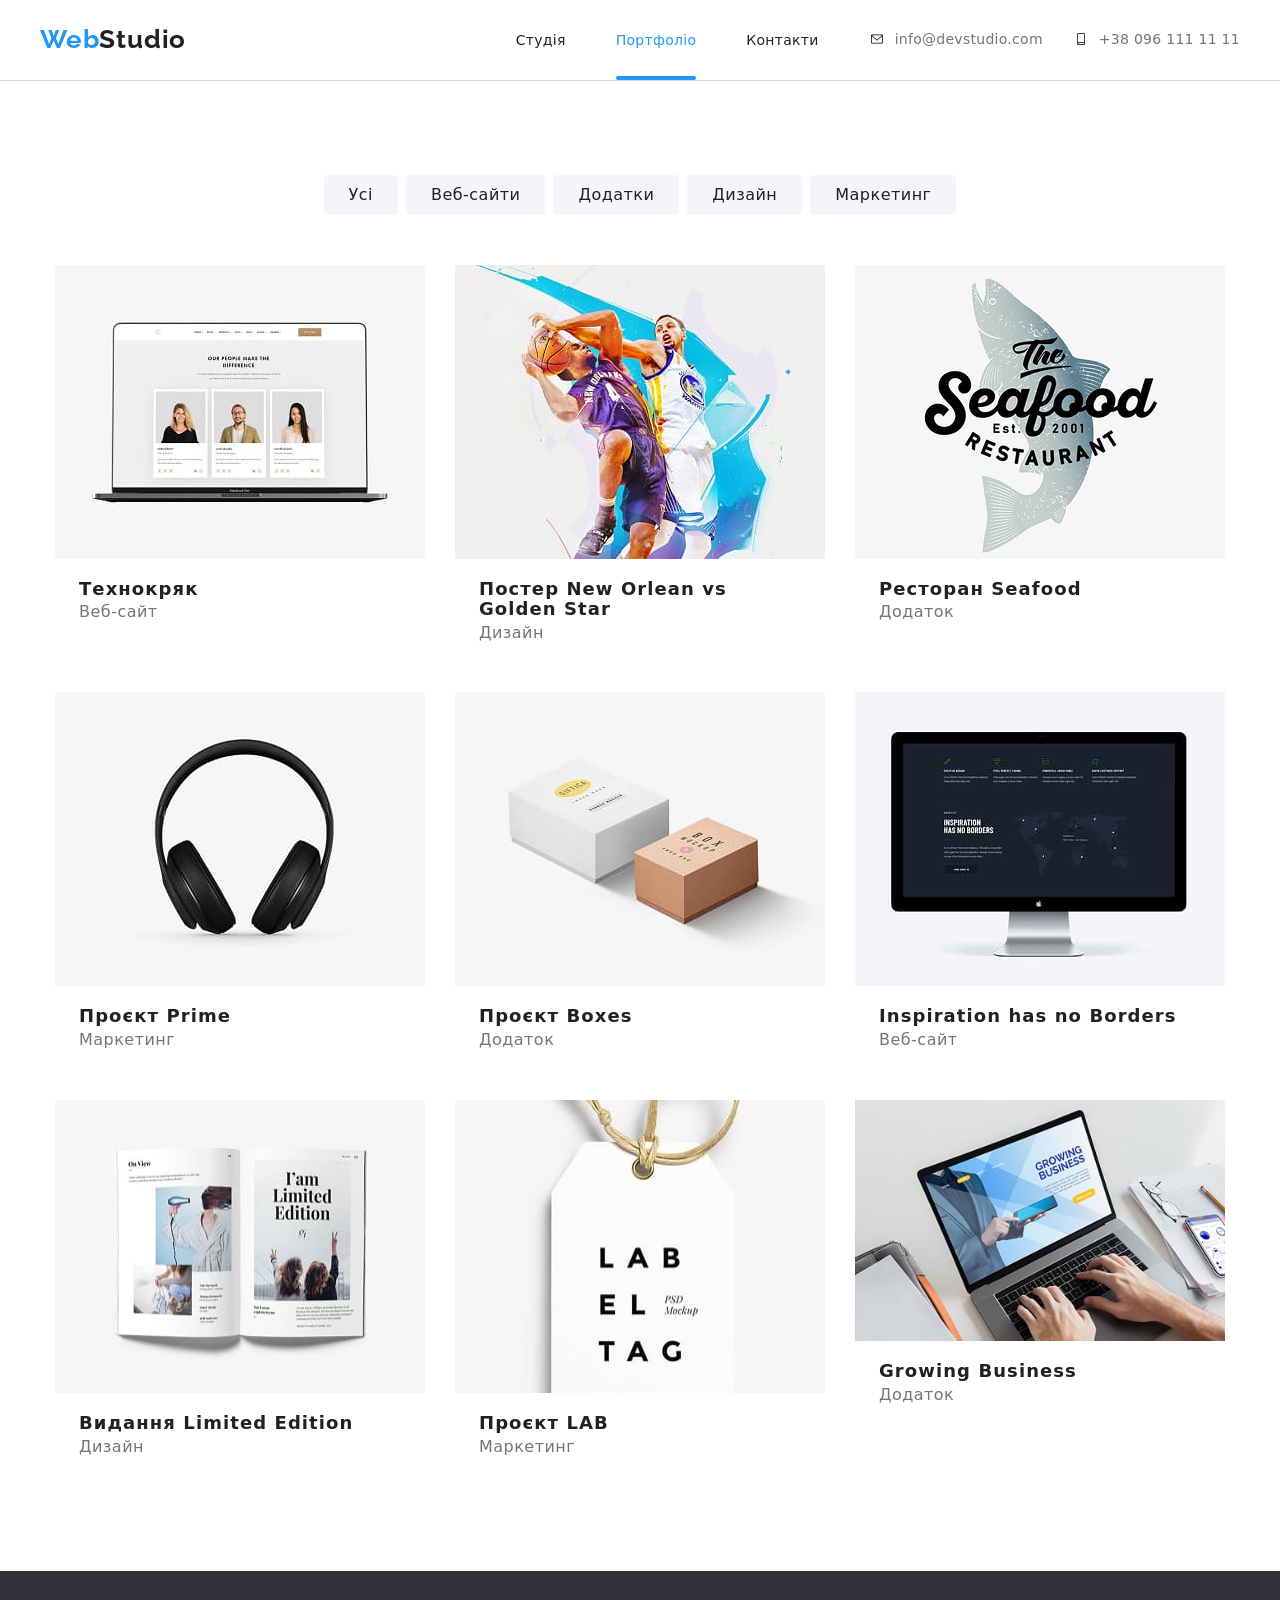
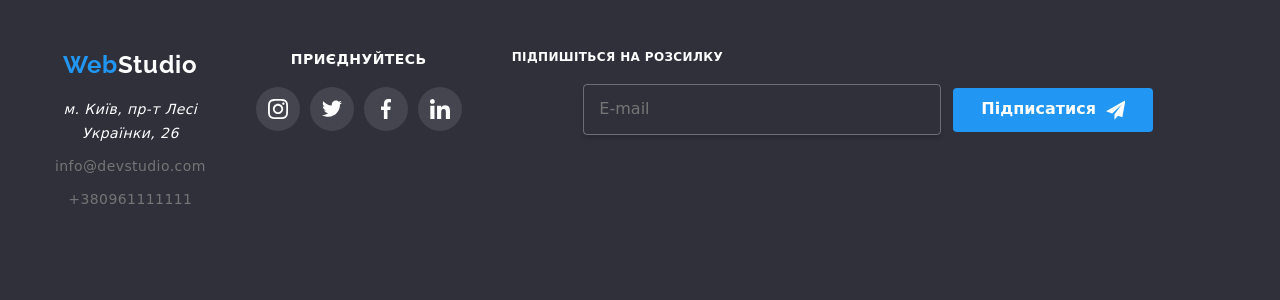
==== commit 69a94a37: "corect photo portfolio" ====
--- a/portfolio.html
+++ b/portfolio.html
@@ -138,7 +138,7 @@
           <li class="portfolio__item">
             <div class="portfolio__thumb">
             <picture>
-              <source media="(min-width: 1200px)" srcset="./img/seafood-desktop@1x.jpg 1x, ./img/seafood-desktop@2x.jpg 2x">
+              <source media="(min-width: 1200px)" srcset="./img/seafood-desktop@1x.png 1x, ./img/seafood-desktop@2x.png 2x">
               <source media="(min-width: 768px)" srcset="./img/seafood-tablet@1x.jpg 1x, ./img/seafood-tablet@2x.jpg 2x">
               <img class="portfolio__img" src="./img/seafood-mobile@1x.jpg" srcset="./img/seafood-mobile@1x.jpg 1x, ./img/seafood-mobile@2x.jpg 2x" alt="seafood" />
             </picture>
